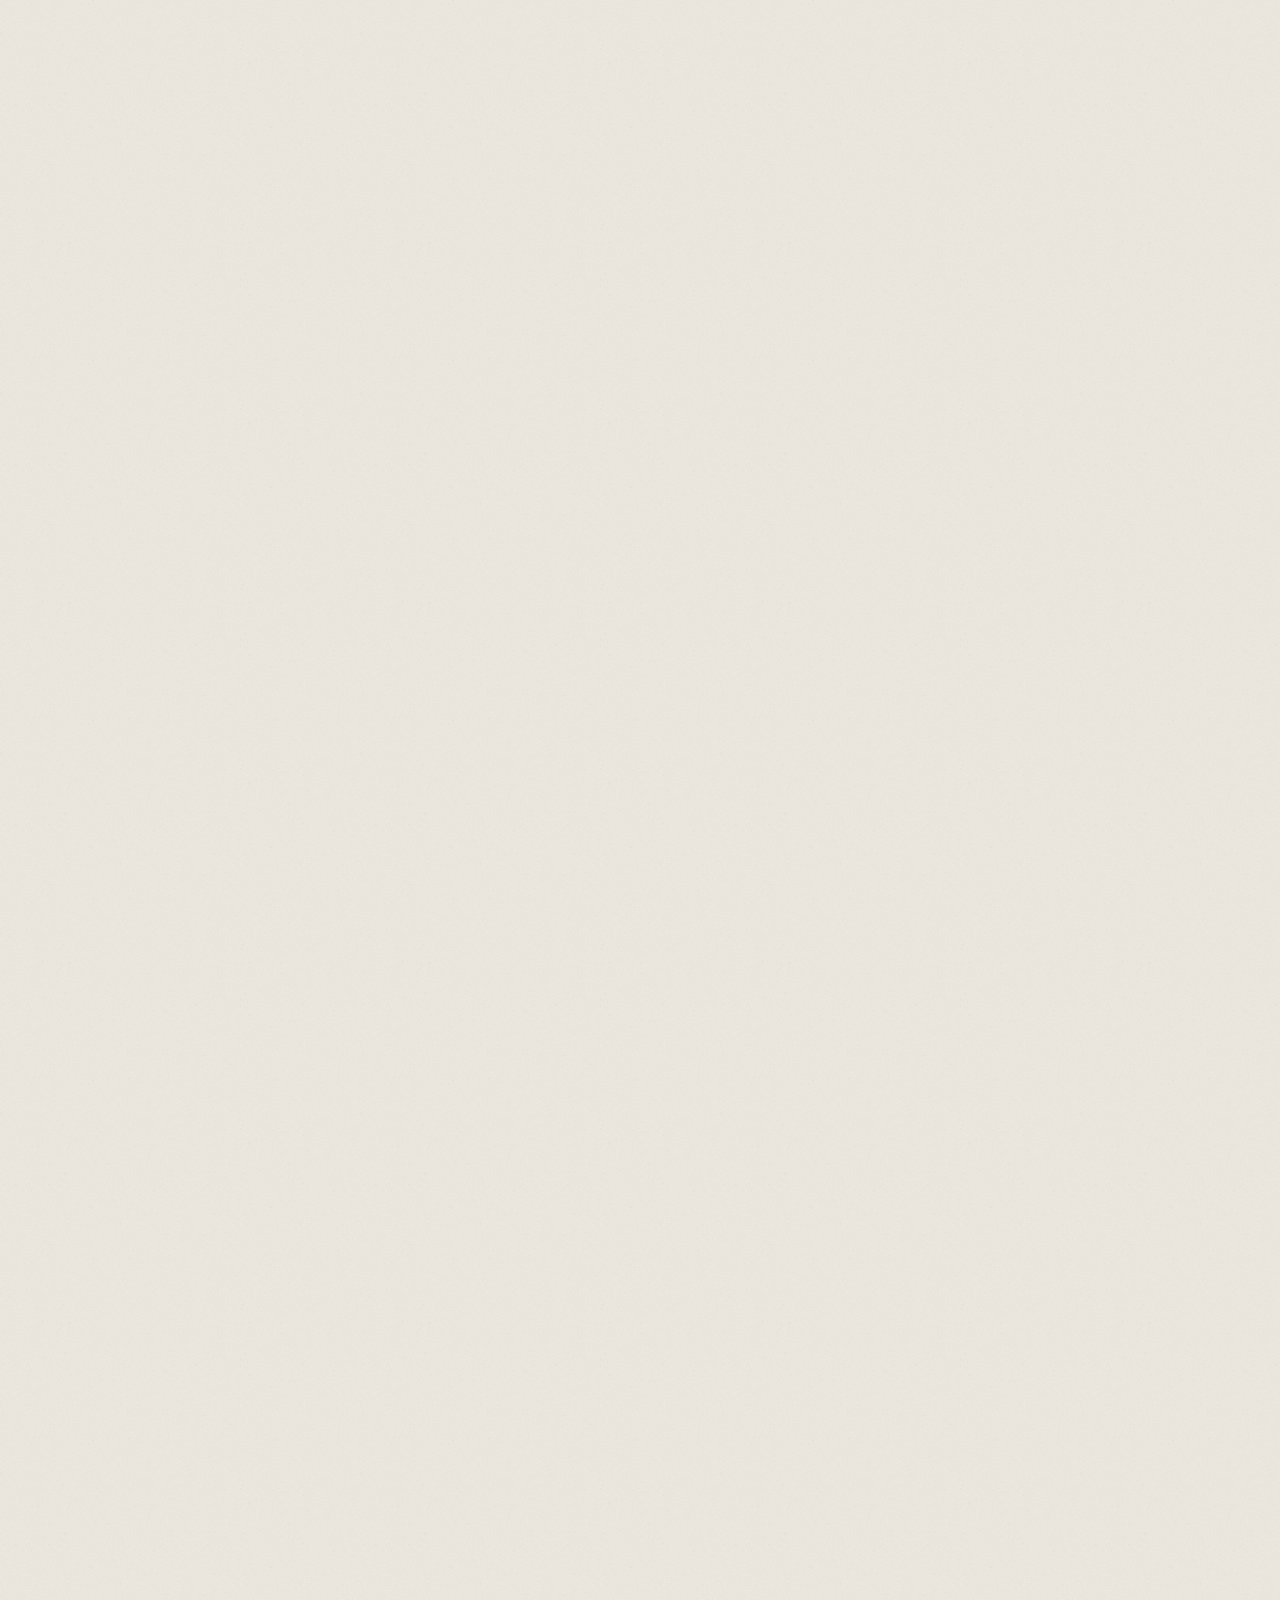
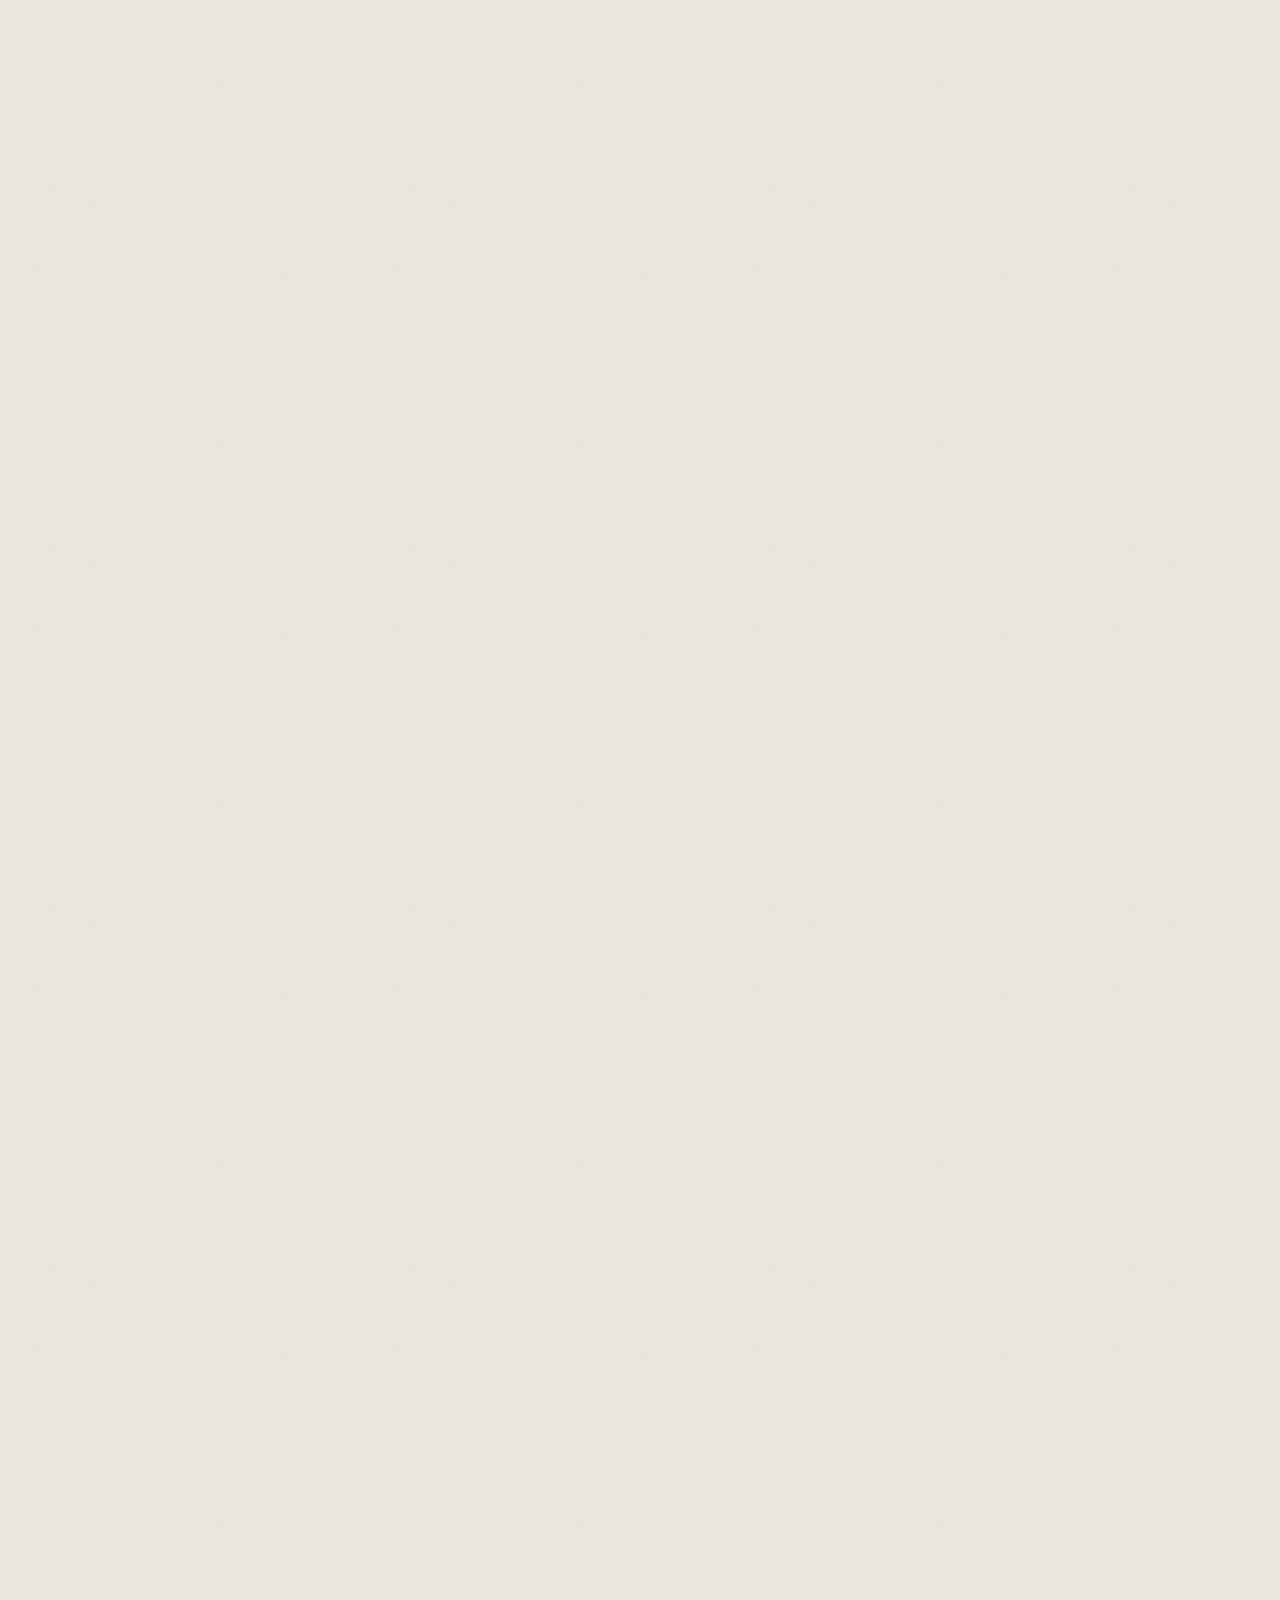
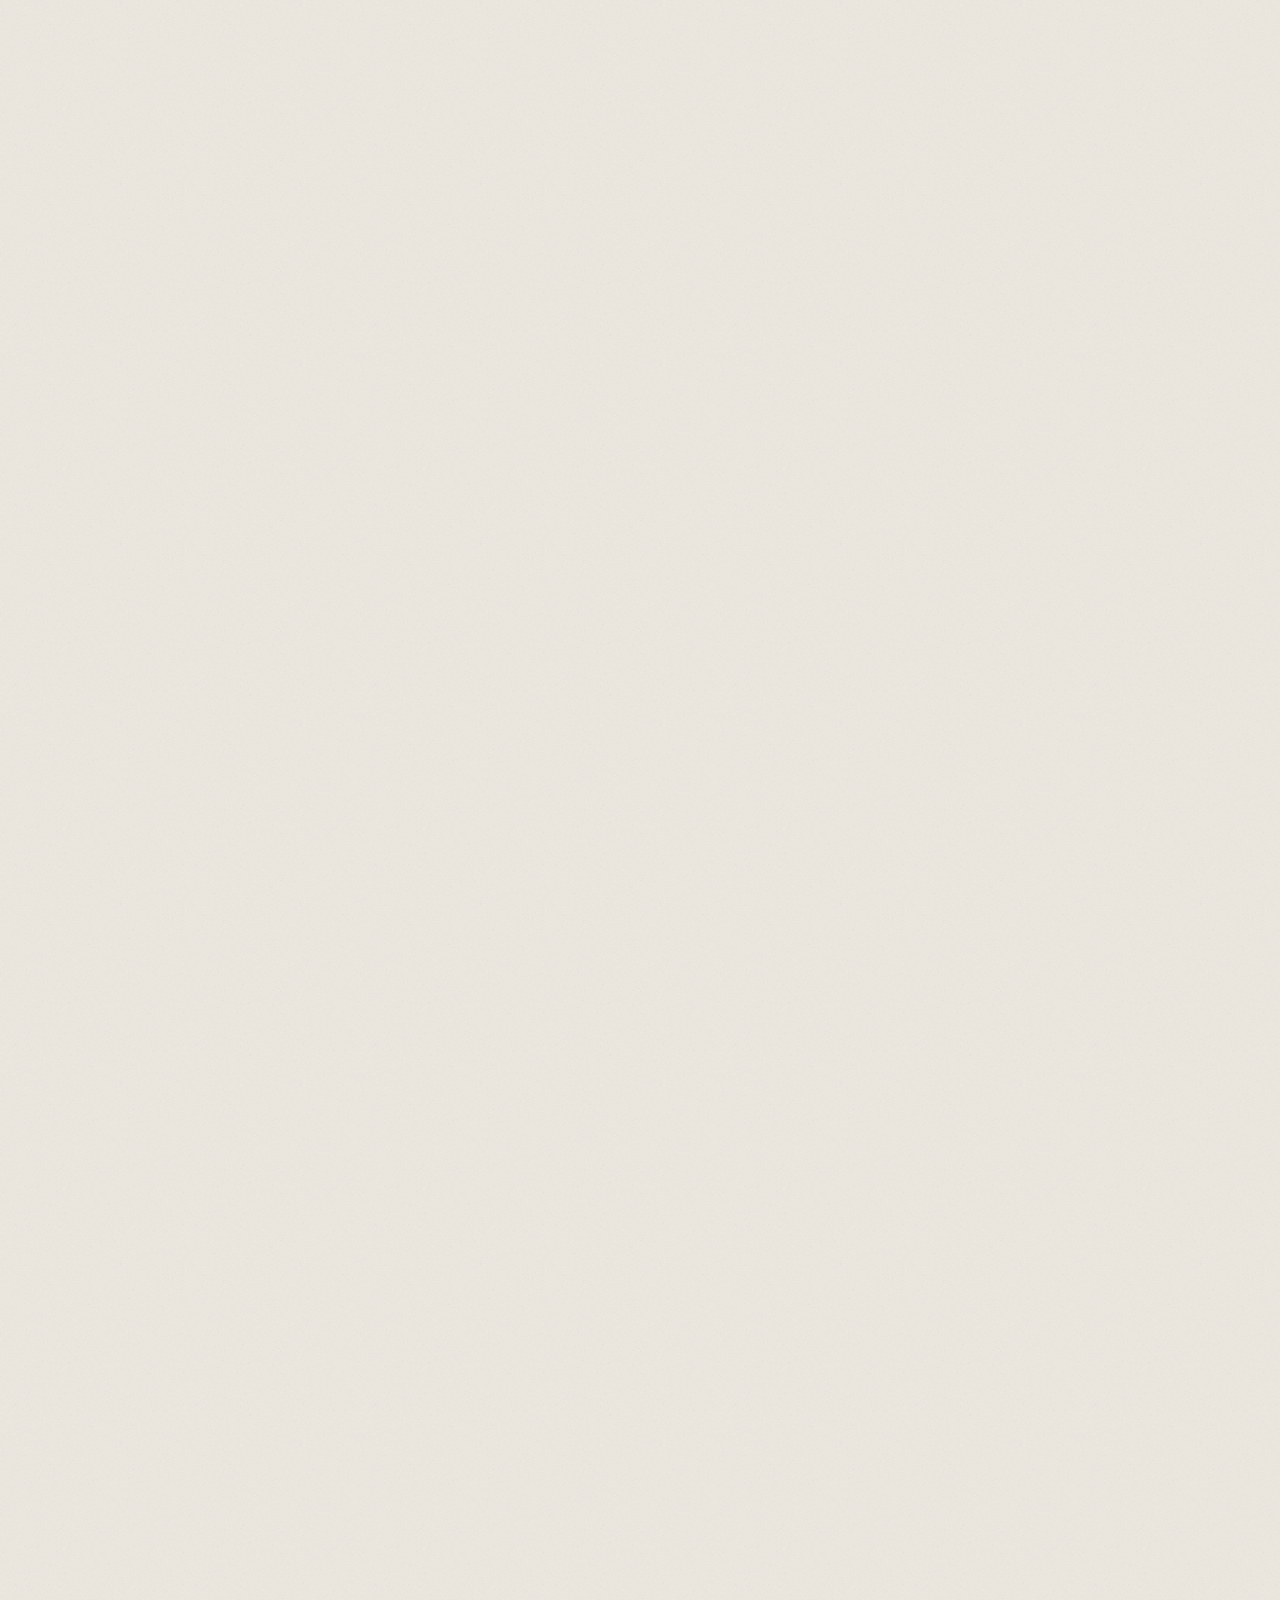
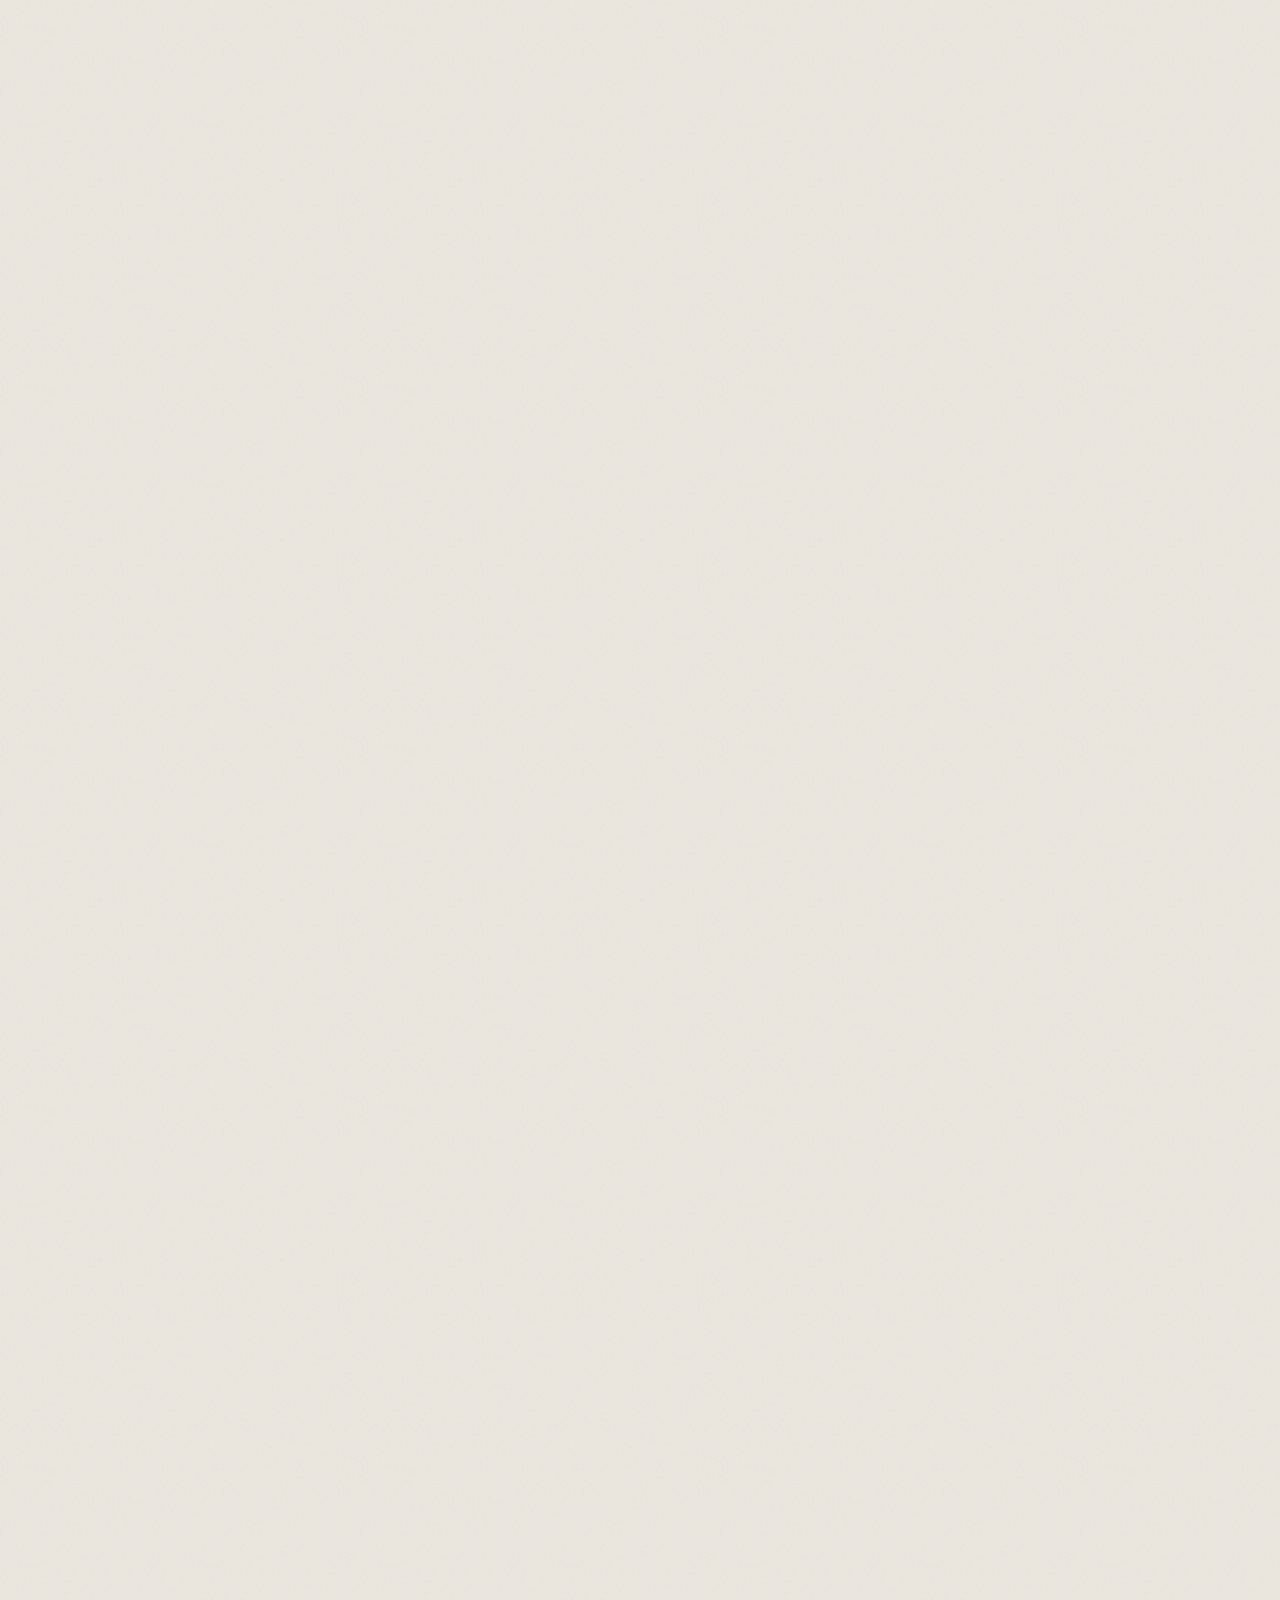
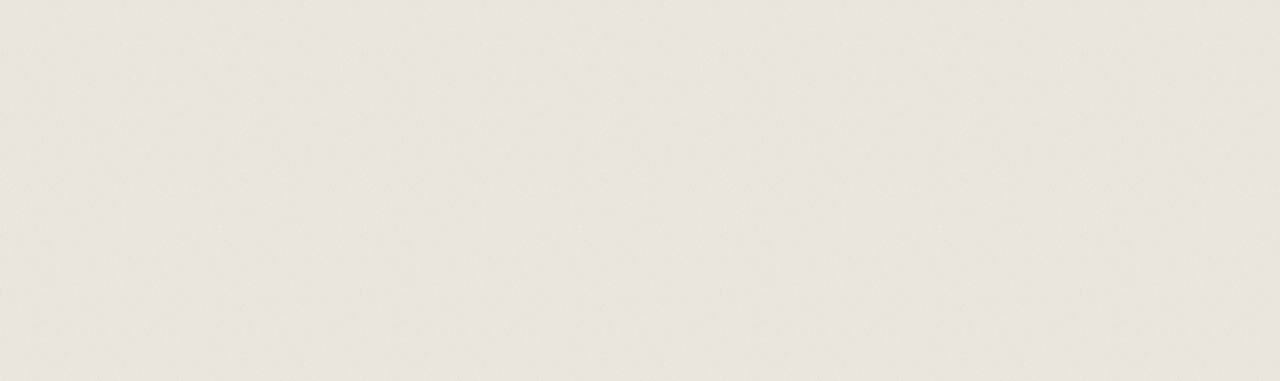
==== about/index.html @ 8912d43e "Add work, about, legal and case-study pages Extends the Paper Portfolio build from a single homepage" ====
<!DOCTYPE html>
<html lang="en" class="w-mod-js w-mod-ix has-scroll-init has-scroll-smooth">
<head>
<meta charset="utf-8">
<title>About — Paper Portfolio</title>
<meta name="description" content="Awards, press and capabilities for Folio Studio.">
<meta name="viewport" content="width=device-width, initial-scale=1">
<link href="https://uploads-ssl.webflow.com" rel="preconnect" crossorigin="anonymous">
<link href="https://cdn.prod.website-files.com" rel="preconnect" crossorigin="anonymous">
<link href="/portfolio/styles.css" rel="stylesheet" type="text/css">
<link href="/portfolio/site.css" rel="stylesheet" type="text/css">
<script defer src="https://cdn.jsdelivr.net/npm/locomotive-scroll@4.1.3/dist/locomotive-scroll.min.js"></script>
<script defer src="https://cdnjs.cloudflare.com/ajax/libs/gsap/3.7.1/gsap.min.js"></script>
<script defer src="https://d3e54v103j8qbb.cloudfront.net/js/jquery-3.5.1.min.dc5e7f18c8.js"></script>
<script defer src="https://cdn.prod.website-files.com/5f2429f172d117fcee10e819/js/webflow.07467efa9.js"></script>
<script defer src="https://unpkg.com/butter-slider"></script>
<script defer src="/portfolio/app.js"></script>
</head>
<body class="body about">
<div class="gl-canvas below w-embed"><canvas id="below-canvas"></canvas></div>
<div class="rotate"><div class="rotate-desc">Please rotate your device<br>to ensure a better experience.</div></div>
<main id="app" data-scroll-container="null" data-scroll="true" class="app">
<div class="grid"><div class="grid-col"></div><div class="grid-col"></div><div class="grid-col"></div><div class="grid-col"></div><div class="grid-col"></div><div class="grid-col"></div><div class="grid-col"></div><div class="grid-col"></div><div class="grid-col"></div><div class="grid-col"></div><div class="grid-col"></div><div class="grid-col"></div><div class="grid-col"></div><div class="grid-col"></div><div class="grid-col"></div><div class="grid-col"></div><div class="grid-col"></div><div class="grid-col"></div><div class="grid-col"></div><div class="grid-col"></div><div class="hide-grid w-embed"></div></div>
<nav data-scroll-target="#app" data-scroll="true" data-scroll-sticky="true" class="nav default is-inview">
<div class="gl-canvas w-embed"><canvas id="above-canvas"></canvas></div>
<div class="nav-inner">
<div class="paper-background work"><div class="paper-mode w-embed"></div></div>
<div aria-label="nav-link" rel="noopener" class="nav-block l"><div class="n-text">Rotterdam, NL</div></div>
<a data-color="#1D1D1B" aria-label="brand" rel="noopener" href="/" class="nav-head w-inline-block">
<img src="[data-uri]" alt="Folio Studio" draggable="false" class="nav-img dark">
<img src="[data-uri]" alt="" loading="eager" class="nav-img light" style="opacity:0;display:none">
</a>
<div class="nav-block r"><div class="nav-link"><div class="nav-lines">
<div class="nav-line up"></div><div class="nav-line bottom"></div>
</div></div></div>
<div class="menu" style="display:none">
<div class="menu-w">
<a draggable="false" aria-label="Folio Studio – Index" data-color="#CDC6BE" rel="noopener" href="/" class="menu-link index w-inline-block"><h1 class="menu-title index">Index</h1><div class="m-active index"></div></a>
<a draggable="false" aria-label="Folio Studio – Work" data-color="#CDC6BE" rel="noopener" href="/work/" class="menu-link work w-inline-block"><h1 class="menu-title work"><span class="span">W</span><span class="f-span space">o</span>rk</h1><div class="m-active work"></div></a>
<a draggable="false" aria-label="Folio Studio – About" data-color="#CDC6BE" rel="noopener" href="/about/" aria-current="page" class="menu-link about w-inline-block w--current"><h1 class="menu-title about">Ab<span class="f-span space">o</span>ut</h1><div class="m-active about"></div></a>
<div class="f-block li w-clearfix"><a draggable="false" aria-label="Folio Studio – Twitter" rel="noopener" target="_blank" href="https://twitter.com/" class="f-li new-tab w">twitter</a><div class="f-li ci w">·</div><a draggable="false" aria-label="Folio Studio – Instagram" rel="noopener" target="_blank" href="https://instagram.com/" class="f-li new-tab w">insta<span class="f-span">g</span>ram</a><div class="f-li ci w">·</div><a draggable="false" aria-label="Folio Studio – Dribbble" rel="noopener" target="_blank" href="https://dribbble.com/" class="f-li new-tab w">dribbble</a><div class="f-li ci w">·</div><a draggable="false" aria-label="Folio Studio – Behance" rel="noopener" target="_blank" href="https://www.behance.net/" class="f-li new-tab w">behan<span class="f-span">c</span>e</a></div>
</div>
<div class="menu-line"><div class="menu-face"></div><div class="menu-side" style="display:none"></div></div>
</div>
</div>
</nav>
<div class="main h">
<header class="aw-1">
<div class="aw1-outer">
<h1 class="head ab" data-words>Folio</h1>
<div class="aw1-b">
<div class="aw1-col le">
<h5 class="has-dropcap">Folio is an independent design and development studio crafting iconic digital experiences through motion, typography and creative coding for brands and agencies around the world.</h5>
</div>
<div class="aw1-col ri">
<div class="h-info-col">
<div class="aw-3">
<div class="aw3-wrap">
<div class="aw3-head">Awards</div>
</div>
</div>
<div class="aw-before s1"><div class="aw-line"></div></div>
<div class="aw-content">
<div class="aw1-item">
<div class="aw1-title"><span class="text bold">Site of the Day</span></div>
<div class="aw1-title"><span class="text">Halcyon</span></div>
<div class="aw1-title"><span class="text small">2024</span></div>
</div><div class="aw1-item">
<div class="aw1-title"><span class="text bold">Developer Award</span></div>
<div class="aw1-title"><span class="text">Northwind</span></div>
<div class="aw1-title"><span class="text small">2023</span></div>
</div><div class="aw1-item">
<div class="aw1-title"><span class="text bold">Site of the Month</span></div>
<div class="aw1-title"><span class="text">Northwind</span></div>
<div class="aw1-title"><span class="text small">2023</span></div>
</div><div class="aw1-item">
<div class="aw1-title"><span class="text bold">Honourable Mention</span></div>
<div class="aw1-title"><span class="text">Paloma Records</span></div>
<div class="aw1-title"><span class="text small">2023</span></div>
</div><div class="aw1-item">
<div class="aw1-title"><span class="text bold">Special Kudos</span></div>
<div class="aw1-title"><span class="text">Halcyon</span></div>
<div class="aw1-title"><span class="text small">2023</span></div>
</div><div class="aw1-item">
<div class="aw1-title"><span class="text bold">Jury Mention</span></div>
<div class="aw1-title"><span class="text">Terrace Hotels</span></div>
<div class="aw1-title"><span class="text small">2022</span></div>
</div><div class="aw1-item">
<div class="aw1-title"><span class="text bold">Site of the Day</span></div>
<div class="aw1-title"><span class="text">Fold &amp; Field</span></div>
<div class="aw1-title"><span class="text small">2021</span></div>
</div><div class="aw1-item">
<div class="aw1-title"><span class="text bold">Product Award</span></div>
<div class="aw1-title"><span class="text">Cadence</span></div>
<div class="aw1-title"><span class="text small">2021</span></div>
</div><div class="aw1-item">
<div class="aw1-title"><span class="text bold">Site of the Day</span></div>
<div class="aw1-title"><span class="text">Marble Room</span></div>
<div class="aw1-title"><span class="text small">2020</span></div>
</div><div class="aw1-item">
<div class="aw1-title"><span class="text bold">Cultural Site of the Year</span></div>
<div class="aw1-title"><span class="text">Marble Room</span></div>
<div class="aw1-title"><span class="text small">2020</span></div>
</div>
</div>
</div>
</div>
</div>
</div>
</header>

<section class="h-item awards" data-reveal>
<div class="aw-block-w"><a href="/work/" class="m-row w-inline-block">
<div class="m-col">
<div class="m-wrap w-clearfix"><div class="m-inner">
<h3 class="m-init">Site of the Day</h3>
<h3 class="m-title">Awards</h3>
</div><div class="m-numb">3</div></div>
</div>
</a><a href="/work/" class="m-row w-inline-block">
<div class="m-col">
<div class="m-wrap w-clearfix"><div class="m-inner">
<h3 class="m-init">Site of the Month</h3>
<h3 class="m-title">Winners</h3>
</div><div class="m-numb">1</div></div>
</div>
</a><a href="/work/" class="m-row w-inline-block">
<div class="m-col">
<div class="m-wrap w-clearfix"><div class="m-inner">
<h3 class="m-init">Honourable Mention</h3>
<h3 class="m-title">Awards</h3>
</div><div class="m-numb">1</div></div>
</div>
</a><a href="/work/" class="m-row w-inline-block">
<div class="m-col">
<div class="m-wrap w-clearfix"><div class="m-inner">
<h3 class="m-init">Jury Mention</h3>
<h3 class="m-title">Mentions</h3>
</div><div class="m-numb">1</div></div>
</div>
</a></div>
</section>

<section class="aw-3" data-reveal>
<div class="aw-3-inner">
<div class="aw3-head">Capabilities</div>
<div class="aw3-wrap" style="display:block">
<div class="aw-slider__content">
<div class="aw-skill__wrap"><div class="aw-skill__item">
<img src="/portfolio/img/halcyon-mark.svg" alt="" class="aw-skill-img" loading="lazy">
<div class="aw-skill__text"><span class="text bold">Art Direction</span>
<div><span class="text small aw">Brand systems, editorial voice, campaign language.</span></div></div>
</div><div class="aw-skill__item">
<img src="/portfolio/img/northwind-mark.svg" alt="" class="aw-skill-img" loading="lazy">
<div class="aw-skill__text"><span class="text bold">Interface Design</span>
<div><span class="text small aw">Layout, type systems, motion specification.</span></div></div>
</div><div class="aw-skill__item">
<img src="/portfolio/img/paloma-records-mark.svg" alt="" class="aw-skill-img" loading="lazy">
<div class="aw-skill__text"><span class="text bold">Creative Development</span>
<div><span class="text small aw">WebGL, shaders, scroll engines, interaction.</span></div></div>
</div><div class="aw-skill__item">
<img src="/portfolio/img/terrace-mark.svg" alt="" class="aw-skill-img" loading="lazy">
<div class="aw-skill__text"><span class="text bold">Design Systems</span>
<div><span class="text small aw">Tokens, documentation, handover, governance.</span></div></div>
</div></div>
</div>
</div>
<div class="aw3-client__wrap"><span class="aw3-client"><span class="aw3-line">Services</span></span></div>
</div>
<div class="aw1-b"><div class="aw1-col le"><div class="aw1-item">
<div class="aw1-title" style="height:6vw">
<span class="text bold">01</span>
<span class="text big" style="font-size:3.2vw">Visual Direction</span>
</div>
<div class="aw1-desc"><span class="text small">Positioning, art direction and the system that holds a brand together.</span></div>
</div><div class="aw1-item">
<div class="aw1-title" style="height:6vw">
<span class="text bold">02</span>
<span class="text big" style="font-size:3.2vw">Interface Design</span>
</div>
<div class="aw1-desc"><span class="text small">Layout, typography and motion built for real reading behaviour.</span></div>
</div><div class="aw1-item">
<div class="aw1-title" style="height:6vw">
<span class="text bold">03</span>
<span class="text big" style="font-size:3.2vw">Creative Development</span>
</div>
<div class="aw1-desc"><span class="text small">WebGL, shaders, scroll choreography and interaction engineering.</span></div>
</div><div class="aw1-item">
<div class="aw1-title" style="height:6vw">
<span class="text bold">04</span>
<span class="text big" style="font-size:3.2vw">Design &amp; Build</span>
</div>
<div class="aw1-desc"><span class="text small">Design systems handed over clean, documented and ready to ship.</span></div>
</div></div></div>
</section>

<section class="aw-2" data-reveal>
<div class="aw2-head">Press</div>
<div class="publications" style="padding-left:2vw;padding-right:2vw"><div class="article-item">
<div class="article-header">
<div class="pub-numb__wrap"><span class="numb">01</span></div>
<div class="article-block" style="margin-left:2vw"><span class="pub-source">Interface Annual</span></div>
<div class="article-block" style="margin-left:auto"><span class="pub-source">2024</span></div>
</div>
<div class="article-grid">
<div class="article-block"><h3 class="article-title">The case for one continuous axis</h3></div>
<div class="article-block"><div class="item-desc">Issue 14</div></div>
<div class="article-block"><div class="pub-link"><span class="text small">Read more</span></div></div>
</div>
</div><div class="article-item">
<div class="article-header">
<div class="pub-numb__wrap"><span class="numb">02</span></div>
<div class="article-block" style="margin-left:2vw"><span class="pub-source">Form Quarterly</span></div>
<div class="article-block" style="margin-left:auto"><span class="pub-source">2023</span></div>
</div>
<div class="article-grid">
<div class="article-block"><h3 class="article-title">Interview: motion as documentation</h3></div>
<div class="article-block"><div class="item-desc">No. 88</div></div>
<div class="article-block"><div class="pub-link"><span class="text small">Read more</span></div></div>
</div>
</div><div class="article-item">
<div class="article-header">
<div class="pub-numb__wrap"><span class="numb">03</span></div>
<div class="article-block" style="margin-left:2vw"><span class="pub-source">Journal of Interface</span></div>
<div class="article-block" style="margin-left:auto"><span class="pub-source">2023</span></div>
</div>
<div class="article-grid">
<div class="article-block"><h3 class="article-title">Repairable interfaces</h3></div>
<div class="article-block"><div class="item-desc">Vol. 31</div></div>
<div class="article-block"><div class="pub-link"><span class="text small">Read more</span></div></div>
</div>
</div><div class="article-item">
<div class="article-header">
<div class="pub-numb__wrap"><span class="numb">04</span></div>
<div class="article-block" style="margin-left:2vw"><span class="pub-source">Motion Review</span></div>
<div class="article-block" style="margin-left:auto"><span class="pub-source">2022</span></div>
</div>
<div class="article-grid">
<div class="article-block"><h3 class="article-title">Ten years of scroll choreography</h3></div>
<div class="article-block"><div class="item-desc">Issue 07</div></div>
<div class="article-block"><div class="pub-link"><span class="text small">Read more</span></div></div>
</div>
</div><div class="article-item">
<div class="article-header">
<div class="pub-numb__wrap"><span class="numb">05</span></div>
<div class="article-block" style="margin-left:2vw"><span class="pub-source">Grid &amp; Gutter</span></div>
<div class="article-block" style="margin-left:auto"><span class="pub-source">2022</span></div>
</div>
<div class="article-grid">
<div class="article-block"><h3 class="article-title">Building a layout engine, not a template</h3></div>
<div class="article-block"><div class="item-desc">No. 41</div></div>
<div class="article-block"><div class="pub-link"><span class="text small">Read more</span></div></div>
</div>
</div><div class="article-item">
<div class="article-header">
<div class="pub-numb__wrap"><span class="numb">06</span></div>
<div class="article-block" style="margin-left:2vw"><span class="pub-source">Type Review</span></div>
<div class="article-block" style="margin-left:auto"><span class="pub-source">2021</span></div>
</div>
<div class="article-grid">
<div class="article-block"><h3 class="article-title">Oversized type as a wayfinding device</h3></div>
<div class="article-block"><div class="item-desc">Issue 19</div></div>
<div class="article-block"><div class="pub-link"><span class="text small">Read more</span></div></div>
</div>
</div></div>
</section>

<section class="h-item r" data-reveal>
<div class="aw-block-w"><div class="aw-block s-1" style="background-color:#CDC6BE">
<div class="aw-content">
<div class="aw-desc s-1">
<div class="aw-infos center h"><div class="aw-box">
<div class="aw-info">
<h3 class="aw-name">Editorial Lead</h3>
<div class="aw-role">Terrace Hotels</div>
</div>
</div></div>
<div class="aw-text" style="margin-top:2vw">
<span class="text">&ldquo;Studio Folio rebuilt our archive in six weeks and it has been the single biggest improvement to how people find our work since we launched.&rdquo;</span>
</div>
</div>
<div class="aw-inner w-embed"><div class="dash"></div></div>
</div>
</div><div class="aw-block s-2" style="background-color:#CDC6BE">
<div class="aw-content">
<div class="aw-desc s-2">
<div class="aw-infos center h"><div class="aw-box">
<div class="aw-info">
<h3 class="aw-name">Head of Product</h3>
<div class="aw-role">Cadence</div>
</div>
</div></div>
<div class="aw-text" style="margin-top:2vw">
<span class="text">&ldquo;They treat detail as a structural question rather than a finishing pass. Everything they hand over is documented, and everything actually works.&rdquo;</span>
</div>
</div>
<div class="aw-inner w-embed"><div class="dash"></div></div>
</div>
</div><div class="aw-block s-3" style="background-color:#CDC6BE">
<div class="aw-content">
<div class="aw-desc s-3">
<div class="aw-infos center h"><div class="aw-box">
<div class="aw-info">
<h3 class="aw-name">Managing Partner</h3>
<div class="aw-role">Northwind Labs</div>
</div>
</div></div>
<div class="aw-text" style="margin-top:2vw">
<span class="text">&ldquo;The clearest process we have worked with. A weekly demo, no surprises, and a build that shipped on the day it was promised.&rdquo;</span>
</div>
</div>
<div class="aw-inner w-embed"><div class="dash"></div></div>
</div>
</div><div class="aw-block s-4" style="background-color:#CDC6BE">
<div class="aw-content">
<div class="aw-desc s-4">
<div class="aw-infos center h"><div class="aw-box">
<div class="aw-info">
<h3 class="aw-name">Founder</h3>
<div class="aw-role">Halcyon Parfums</div>
</div>
</div></div>
<div class="aw-text" style="margin-top:2vw">
<span class="text">&ldquo;Our conversion went up and our support tickets went down, which we did not think was possible to do at the same time.&rdquo;</span>
</div>
</div>
<div class="aw-inner w-embed"><div class="dash"></div></div>
</div>
</div></div>
</section>
</div>
<div class="footer">
<div class="marquee"><div class="marquee--inner"><div class="marquee-content"><h4 class="f-news">Let&rsquo;s create something together</h4><a target="_blank" aria-label="Folio Studio – Project Request" rel="noopener" draggable="false" href="mailto:hello@folio-studio.example?subject=Project%20Request" class="marquee-link w-inline-block"><div class="marquee-text">Email Me</div></a></div><div class="marquee-content"><h4 class="f-news">Let&rsquo;s create something together</h4><a target="_blank" aria-label="Folio Studio – Project Request" rel="noopener" draggable="false" href="mailto:hello@folio-studio.example?subject=Project%20Request" class="marquee-link w-inline-block"><div class="marquee-text">Email Me</div></a></div><div class="marquee-content"><h4 class="f-news">Let&rsquo;s create something together</h4><a target="_blank" aria-label="Folio Studio – Project Request" rel="noopener" draggable="false" href="mailto:hello@folio-studio.example?subject=Project%20Request" class="marquee-link w-inline-block"><div class="marquee-text">Email Me</div></a></div></div></div>
<div class="f-info">
<div class="f-col left">
<div class="f-title">Folio&copy;</div>
<div class="f-year">2019</div>
<img src="[data-uri]" alt="" class="f-stamp" loading="lazy">
</div>
<div class="f-col right">
<a href="/legal/" class="f-link w">Legal</a>
<a target="_blank" rel="noopener" href="https://twitter.com/" class="f-link new-tab w">Twitter</a><a target="_blank" rel="noopener" href="https://instagram.com/" class="f-link new-tab w">Instagram</a><a target="_blank" rel="noopener" href="https://dribbble.com/" class="f-link new-tab w">Dribbble</a><a target="_blank" rel="noopener" href="https://www.behance.net/" class="f-link new-tab w">Behance</a>
</div>
</div>
</div>
<div class="gallery-overlay">
<div class="gallery-container">
<img src="" alt="">
<div class="gallery-cap"></div>
</div>
<button class="gallery-close" type="button" aria-label="Close gallery">Close</button>
</div>
</main>
</body>
</html>
---- portfolio/styles.css ----
/* Source: https://cdn.prod.website-files.com/5f2429f172d117fcee10e819/css/miranda-paper-portfolio.webflow.1c78bb630.min.css */
html{-ms-text-size-adjust:100%;-webkit-text-size-adjust:100%;font-family:sans-serif}body{margin:0}article,aside,details,figcaption,figure,footer,header,hgroup,main,menu,nav,section,summary{display:block}audio,canvas,progress,video{vertical-align:baseline;display:inline-block}audio:not([controls]){height:0;display:none}[hidden],template{display:none}a{background-color:transparent}a:active,a:hover{outline:0}abbr[title]{border-bottom:1px dotted}b,strong{font-weight:700}dfn{font-style:italic}h1{margin:.67em 0;font-size:2em}mark{color:#000;background:#ff0}small{font-size:80%}sub,sup{vertical-align:baseline;font-size:75%;line-height:0;position:relative}sup{top:-.5em}sub{bottom:-.25em}img{border:0}svg:not(:root){overflow:hidden}figure{margin:1em 40px}hr{box-sizing:content-box;height:0}pre{overflow:auto}code,kbd,pre,samp{font-family:monospace;font-size:1em}button,input,optgroup,select,textarea{color:inherit;font:inherit;margin:0}button{overflow:visible}button,select{text-transform:none}button,html input[type=button],input[type=reset]{-webkit-appearance:button;cursor:pointer}button[disabled],html input[disabled]{cursor:default}button::-moz-focus-inner,input::-moz-focus-inner{border:0;padding:0}input{line-height:normal}input[type=checkbox],input[type=radio]{box-sizing:border-box;padding:0}input[type=number]::-webkit-inner-spin-button,input[type=number]::-webkit-outer-spin-button{height:auto}input[type=search]{-webkit-appearance:none}input[type=search]::-webkit-search-cancel-button,input[type=search]::-webkit-search-decoration{-webkit-appearance:none}fieldset{border:1px solid silver;margin:0 2px;padding:.35em .625em .75em}legend{border:0;padding:0}textarea{overflow:auto}optgroup{font-weight:700}table{border-collapse:collapse;border-spacing:0}td,th{padding:0}@font-face{font-family:webflow-icons;src:url([data-uri])format("truetype");font-weight:400;font-style:normal}[class^=w-icon-],[class*=\ w-icon-]{speak:none;font-variant:normal;text-transform:none;-webkit-font-smoothing:antialiased;-moz-osx-font-smoothing:grayscale;font-style:normal;font-weight:400;line-height:1;font-family:webflow-icons!important}.w-icon-slider-right:before{content:""}.w-icon-slider-left:before{content:""}.w-icon-nav-menu:before{content:""}.w-icon-arrow-down:before,.w-icon-dropdown-toggle:before{content:""}.w-icon-file-upload-remove:before{content:""}.w-icon-file-upload-icon:before{content:""}*{box-sizing:border-box}html{height:100%}body{min-height:100%;color:#333;background-color:#fff;margin:0;font-family:Arial,sans-serif;font-size:14px;line-height:20px}img{max-width:100%;vertical-align:middle;display:inline-block}html.w-mod-touch *{background-attachment:scroll!important}.w-block{display:block}.w-inline-block{max-width:100%;display:inline-block}.w-clearfix:before,.w-clearfix:after{content:" ";grid-area:1/1/2/2;display:table}.w-clearfix:after{clear:both}.w-hidden{display:none}.w-button{color:#fff;line-height:inherit;cursor:pointer;background-color:#3898ec;border:0;border-radius:0;padding:9px 15px;text-decoration:none;display:inline-block}input.w-button{-webkit-appearance:button}html[data-w-dynpage] [data-w-cloak]{color:transparent!important}.w-webflow-badge,.w-webflow-badge *{z-index:auto;visibility:visible;box-sizing:border-box;width:auto;height:auto;max-height:none;max-width:none;min-height:0;min-width:0;float:none;clear:none;box-shadow:none;opacity:1;direction:ltr;font-family:inherit;font-weight:inherit;color:inherit;font-size:inherit;line-height:inherit;font-style:inherit;font-variant:inherit;text-align:inherit;letter-spacing:inherit;-webkit-text-decoration:inherit;text-decoration:inherit;text-indent:0;text-transform:inherit;text-shadow:none;font-smoothing:auto;vertical-align:baseline;cursor:inherit;white-space:inherit;word-break:normal;word-spacing:normal;word-wrap:normal;background:0 0;border:0 transparent;border-radius:0;margin:0;padding:0;list-style-type:disc;transition:none;display:block;position:static;top:auto;bottom:auto;left:auto;right:auto;overflow:visible;transform:none}.w-webflow-badge{white-space:nowrap;cursor:pointer;box-shadow:0 0 0 1px rgba(0,0,0,.1),0 1px 3px rgba(0,0,0,.1);visibility:visible!important;z-index:2147483647!important;color:#aaadb0!important;opacity:1!important;width:auto!important;height:auto!important;background-color:#fff!important;border-radius:3px!important;margin:0!important;padding:6px 8px 6px 6px!important;font-size:12px!important;line-height:14px!important;text-decoration:none!important;display:inline-block!important;position:fixed!important;top:auto!important;bottom:12px!important;left:auto!important;right:12px!important;overflow:visible!important;transform:none!important}.w-webflow-badge>img{visibility:visible!important;opacity:1!important;vertical-align:middle!important;display:inline-block!important}h1,h2,h3,h4,h5,h6{margin-bottom:10px;font-weight:700}h1{margin-top:20px;font-size:38px;line-height:44px}h2{margin-top:20px;font-size:32px;line-height:36px}h3{margin-top:20px;font-size:24px;line-height:30px}h4{margin-top:10px;font-size:18px;line-height:24px}h5{margin-top:10px;font-size:14px;line-height:20px}h6{margin-top:10px;font-size:12px;line-height:18px}p{margin-top:0;margin-bottom:10px}blockquote{border-left:5px solid #e2e2e2;margin:0 0 10px;padding:10px 20px;font-size:18px;line-height:22px}figure{margin:0 0 10px}figcaption{text-align:center;margin-top:5px}ul,ol{margin-top:0;margin-bottom:10px;padding-left:40px}.w-list-unstyled{padding-left:0;list-style:none}.w-embed:before,.w-embed:after{content:" ";grid-area:1/1/2/2;display:table}.w-embed:after{clear:both}.w-video{width:100%;padding:0;position:relative}.w-video iframe,.w-video object,.w-video embed{width:100%;height:100%;border:none;position:absolute;top:0;left:0}fieldset{border:0;margin:0;padding:0}button,[type=button],[type=reset]{cursor:pointer;-webkit-appearance:button;border:0}.w-form{margin:0 0 15px}.w-form-done{text-align:center;background-color:#ddd;padding:20px;display:none}.w-form-fail{background-color:#ffdede;margin-top:10px;padding:10px;display:none}label{margin-bottom:5px;font-weight:700;display:block}.w-input,.w-select{width:100%;height:38px;color:#333;vertical-align:middle;background-color:#fff;border:1px solid #ccc;margin-bottom:10px;padding:8px 12px;font-size:14px;line-height:1.42857;display:block}.w-input:-moz-placeholder,.w-select:-moz-placeholder{color:#999}.w-input::-moz-placeholder,.w-select::-moz-placeholder{color:#999;opacity:1}.w-input:-ms-input-placeholder,.w-select:-ms-input-placeholder{color:#999}.w-input::-webkit-input-placeholder,.w-select::-webkit-input-placeholder{color:#999}.w-input:focus,.w-select:focus{border-color:#3898ec;outline:0}.w-input[disabled],.w-select[disabled],.w-input[readonly],.w-select[readonly],fieldset[disabled] .w-input,fieldset[disabled] .w-select{cursor:not-allowed}.w-input[disabled]:not(.w-input-disabled),.w-select[disabled]:not(.w-input-disabled),.w-input[readonly],.w-select[readonly],fieldset[disabled]:not(.w-input-disabled) .w-input,fieldset[disabled]:not(.w-input-disabled) .w-select{background-color:#eee}textarea.w-input,textarea.w-select{height:auto}.w-select{background-color:#f3f3f3}.w-select[multiple]{height:auto}.w-form-label{cursor:pointer;margin-bottom:0;font-weight:400;display:inline-block}.w-radio{margin-bottom:5px;padding-left:20px;display:block}.w-radio:before,.w-radio:after{content:" ";grid-area:1/1/2/2;display:table}.w-radio:after{clear:both}.w-radio-input{margin:4px 0 0;margin-top:1px \9 ;float:left;margin-top:3px;margin-left:-20px;line-height:normal}.w-file-upload{margin-bottom:10px;display:block}.w-file-upload-input{width:.1px;height:.1px;opacity:0;z-index:-100;position:absolute;overflow:hidden}.w-file-upload-default,.w-file-upload-uploading,.w-file-upload-success{color:#333;display:inline-block}.w-file-upload-error{margin-top:10px;display:block}.w-file-upload-default.w-hidden,.w-file-upload-uploading.w-hidden,.w-file-upload-error.w-hidden,.w-file-upload-success.w-hidden{display:none}.w-file-upload-uploading-btn{cursor:pointer;background-color:#fafafa;border:1px solid #ccc;margin:0;padding:8px 12px;font-size:14px;font-weight:400;display:flex}.w-file-upload-file{background-color:#fafafa;border:1px solid #ccc;flex-grow:1;justify-content:space-between;margin:0;padding:8px 9px 8px 11px;display:flex}.w-file-upload-file-name{font-size:14px;font-weight:400;display:block}.w-file-remove-link{width:auto;height:auto;cursor:pointer;margin-top:3px;margin-left:10px;padding:3px;display:block}.w-icon-file-upload-remove{margin:auto;font-size:10px}.w-file-upload-error-msg{color:#ea384c;padding:2px 0;display:inline-block}.w-file-upload-info{padding:0 12px;line-height:38px;display:inline-block}.w-file-upload-label{cursor:pointer;background-color:#fafafa;border:1px solid #ccc;margin:0;padding:8px 12px;font-size:14px;font-weight:400;display:inline-block}.w-icon-file-upload-icon,.w-icon-file-upload-uploading{width:20px;margin-right:8px;display:inline-block}.w-icon-file-upload-uploading{height:20px}.w-container{max-width:940px;margin-left:auto;margin-right:auto}.w-container:before,.w-container:after{content:" ";grid-area:1/1/2/2;display:table}.w-container:after{clear:both}.w-container .w-row{margin-left:-10px;margin-right:-10px}.w-row:before,.w-row:after{content:" ";grid-area:1/1/2/2;display:table}.w-row:after{clear:both}.w-row .w-row{margin-left:0;margin-right:0}.w-col{float:left;width:100%;min-height:1px;padding-left:10px;padding-right:10px;position:relative}.w-col .w-col{padding-left:0;padding-right:0}.w-col-1{width:8.33333%}.w-col-2{width:16.6667%}.w-col-3{width:25%}.w-col-4{width:33.3333%}.w-col-5{width:41.6667%}.w-col-6{width:50%}.w-col-7{width:58.3333%}.w-col-8{width:66.6667%}.w-col-9{width:75%}.w-col-10{width:83.3333%}.w-col-11{width:91.6667%}.w-col-12{width:100%}.w-hidden-main{display:none!important}@media screen and (max-width:991px){.w-container{max-width:728px}.w-hidden-main{display:inherit!important}.w-hidden-medium{display:none!important}.w-col-medium-1{width:8.33333%}.w-col-medium-2{width:16.6667%}.w-col-medium-3{width:25%}.w-col-medium-4{width:33.3333%}.w-col-medium-5{width:41.6667%}.w-col-medium-6{width:50%}.w-col-medium-7{width:58.3333%}.w-col-medium-8{width:66.6667%}.w-col-medium-9{width:75%}.w-col-medium-10{width:83.3333%}.w-col-medium-11{width:91.6667%}.w-col-medium-12{width:100%}.w-col-stack{width:100%;left:auto;right:auto}}@media screen and (max-width:767px){.w-hidden-main,.w-hidden-medium{display:inherit!important}.w-hidden-small{display:none!important}.w-row,.w-container .w-row{margin-left:0;margin-right:0}.w-col{width:100%;left:auto;right:auto}.w-col-small-1{width:8.33333%}.w-col-small-2{width:16.6667%}.w-col-small-3{width:25%}.w-col-small-4{width:33.3333%}.w-col-small-5{width:41.6667%}.w-col-small-6{width:50%}.w-col-small-7{width:58.3333%}.w-col-small-8{width:66.6667%}.w-col-small-9{width:75%}.w-col-small-10{width:83.3333%}.w-col-small-11{width:91.6667%}.w-col-small-12{width:100%}}@media screen and (max-width:479px){.w-container{max-width:none}.w-hidden-main,.w-hidden-medium,.w-hidden-small{display:inherit!important}.w-hidden-tiny{display:none!important}.w-col{width:100%}.w-col-tiny-1{width:8.33333%}.w-col-tiny-2{width:16.6667%}.w-col-tiny-3{width:25%}.w-col-tiny-4{width:33.3333%}.w-col-tiny-5{width:41.6667%}.w-col-tiny-6{width:50%}.w-col-tiny-7{width:58.3333%}.w-col-tiny-8{width:66.6667%}.w-col-tiny-9{width:75%}.w-col-tiny-10{width:83.3333%}.w-col-tiny-11{width:91.6667%}.w-col-tiny-12{width:100%}}.w-widget{position:relative}.w-widget-map{width:100%;height:400px}.w-widget-map label{width:auto;display:inline}.w-widget-map img{max-width:inherit}.w-widget-map .gm-style-iw{text-align:center}.w-widget-map .gm-style-iw>button{display:none!important}.w-widget-twitter{overflow:hidden}.w-widget-twitter-count-shim{vertical-align:top;width:28px;height:20px;text-align:center;background:#fff;border:1px solid #758696;border-radius:3px;display:inline-block;position:relative}.w-widget-twitter-count-shim *{pointer-events:none;-webkit-user-select:none;-ms-user-select:none;user-select:none}.w-widget-twitter-count-shim .w-widget-twitter-count-inner{text-align:center;color:#999;font-family:serif;font-size:15px;line-height:12px;position:relative}.w-widget-twitter-count-shim .w-widget-twitter-count-clear{display:block;position:relative}.w-widget-twitter-count-shim.w--large{width:36px;height:28px}.w-widget-twitter-count-shim.w--large .w-widget-twitter-count-inner{font-size:18px;line-height:18px}.w-widget-twitter-count-shim:not(.w--vertical){margin-left:5px;margin-right:8px}.w-widget-twitter-count-shim:not(.w--vertical).w--large{margin-left:6px}.w-widget-twitter-count-shim:not(.w--vertical):before,.w-widget-twitter-count-shim:not(.w--vertical):after{content:" ";height:0;width:0;pointer-events:none;border:solid transparent;position:absolute;top:50%;left:0}.w-widget-twitter-count-shim:not(.w--vertical):before{border-width:4px;border-color:rgba(117,134,150,0) #5d6c7b rgba(117,134,150,0) rgba(117,134,150,0);margin-top:-4px;margin-left:-9px}.w-widget-twitter-count-shim:not(.w--vertical).w--large:before{border-width:5px;margin-top:-5px;margin-left:-10px}.w-widget-twitter-count-shim:not(.w--vertical):after{border-width:4px;border-color:rgba(255,255,255,0) #fff rgba(255,255,255,0) rgba(255,255,255,0);margin-top:-4px;margin-left:-8px}.w-widget-twitter-count-shim:not(.w--vertical).w--large:after{border-width:5px;margin-top:-5px;margin-left:-9px}.w-widget-twitter-count-shim.w--vertical{width:61px;height:33px;margin-bottom:8px}.w-widget-twitter-count-shim.w--vertical:before,.w-widget-twitter-count-shim.w--vertical:after{content:" ";height:0;width:0;pointer-events:none;border:solid transparent;position:absolute;top:100%;left:50%}.w-widget-twitter-count-shim.w--vertical:before{border-width:5px;border-color:#5d6c7b rgba(117,134,150,0) rgba(117,134,150,0);margin-left:-5px}.w-widget-twitter-count-shim.w--vertical:after{border-width:4px;border-color:#fff rgba(255,255,255,0) rgba(255,255,255,0);margin-left:-4px}.w-widget-twitter-count-shim.w--vertical .w-widget-twitter-count-inner{font-size:18px;line-height:22px}.w-widget-twitter-count-shim.w--vertical.w--large{width:76px}.w-background-video{height:500px;color:#fff;position:relative;overflow:hidden}.w-background-video>video{width:100%;height:100%;object-fit:cover;z-index:-100;background-position:50%;background-size:cover;margin:auto;position:absolute;top:-100%;bottom:-100%;left:-100%;right:-100%}.w-background-video>video::-webkit-media-controls-start-playback-button{-webkit-appearance:none;display:none!important}.w-background-video--control{background-color:transparent;padding:0;position:absolute;bottom:1em;right:1em}.w-background-video--control>[hidden]{display:none!important}.w-slider{height:300px;text-align:center;clear:both;-webkit-tap-highlight-color:transparent;tap-highlight-color:transparent;background:#ddd;position:relative}.w-slider-mask{z-index:1;height:100%;white-space:nowrap;display:block;position:relative;left:0;right:0;overflow:hidden}.w-slide{vertical-align:top;width:100%;height:100%;white-space:normal;text-align:left;display:inline-block;position:relative}.w-slider-nav{z-index:2;height:40px;text-align:center;-webkit-tap-highlight-color:transparent;tap-highlight-color:transparent;margin:auto;padding-top:10px;position:absolute;top:auto;bottom:0;left:0;right:0}.w-slider-nav.w-round>div{border-radius:100%}.w-slider-nav.w-num>div{width:auto;height:auto;font-size:inherit;line-height:inherit;padding:.2em .5em}.w-slider-nav.w-shadow>div{box-shadow:0 0 3px rgba(51,51,51,.4)}.w-slider-nav-invert{color:#fff}.w-slider-nav-invert>div{background-color:rgba(34,34,34,.4)}.w-slider-nav-invert>div.w-active{background-color:#222}.w-slider-dot{width:1em;height:1em;cursor:pointer;background-color:rgba(255,255,255,.4);margin:0 3px .5em;transition:background-color .1s,color .1s;display:inline-block;position:relative}.w-slider-dot.w-active{background-color:#fff}.w-slider-dot:focus{outline:none;box-shadow:0 0 0 2px #fff}.w-slider-dot:focus.w-active{box-shadow:none}.w-slider-arrow-left,.w-slider-arrow-right{width:80px;cursor:pointer;color:#fff;-webkit-tap-highlight-color:transparent;tap-highlight-color:transparent;-webkit-user-select:none;-ms-user-select:none;user-select:none;margin:auto;font-size:40px;position:absolute;top:0;bottom:0;left:0;right:0;overflow:hidden}.w-slider-arrow-left [class^=w-icon-],.w-slider-arrow-right [class^=w-icon-],.w-slider-arrow-left [class*=\ w-icon-],.w-slider-arrow-right [class*=\ w-icon-]{position:absolute}.w-slider-arrow-left:focus,.w-slider-arrow-right:focus{outline:0}.w-slider-arrow-left{z-index:3;right:auto}.w-slider-arrow-right{z-index:4;left:auto}.w-icon-slider-left,.w-icon-slider-right{width:1em;height:1em;margin:auto;top:0;bottom:0;left:0;right:0}.w-slider-aria-label{clip:rect(0 0 0 0);height:1px;width:1px;border:0;margin:-1px;padding:0;position:absolute;overflow:hidden}.w-slider-force-show{display:block!important}.w-dropdown{text-align:left;z-index:900;margin-left:auto;margin-right:auto;display:inline-block;position:relative}.w-dropdown-btn,.w-dropdown-toggle,.w-dropdown-link{vertical-align:top;color:#222;text-align:left;white-space:nowrap;margin-left:auto;margin-right:auto;padding:20px;text-decoration:none;position:relative}.w-dropdown-toggle{-webkit-user-select:none;-ms-user-select:none;user-select:none;cursor:pointer;padding-right:40px;display:inline-block}.w-dropdown-toggle:focus{outline:0}.w-icon-dropdown-toggle{width:1em;height:1em;margin:auto 20px auto auto;position:absolute;top:0;bottom:0;right:0}.w-dropdown-list{min-width:100%;background:#ddd;display:none;position:absolute}.w-dropdown-list.w--open{display:block}.w-dropdown-link{color:#222;padding:10px 20px;display:block}.w-dropdown-link.w--current{color:#0082f3}.w-dropdown-link:focus{outline:0}@media screen and (max-width:767px){.w-nav-brand{padding-left:10px}}.w-lightbox-backdrop{cursor:auto;letter-spacing:normal;text-indent:0;text-shadow:none;text-transform:none;visibility:visible;white-space:normal;word-break:normal;word-spacing:normal;word-wrap:normal;color:#fff;text-align:center;z-index:2000;opacity:0;-webkit-user-select:none;-moz-user-select:none;-ms-user-select:none;-webkit-tap-highlight-color:transparent;background:rgba(0,0,0,.9);outline:0;font-family:Helvetica Neue,Helvetica,Ubuntu,Segoe UI,Verdana,sans-serif;font-size:17px;font-style:normal;font-weight:300;line-height:1.2;list-style:disc;position:fixed;top:0;bottom:0;left:0;right:0;-webkit-transform:translate(0)}.w-lightbox-backdrop,.w-lightbox-container{height:100%;-webkit-overflow-scrolling:touch;overflow:auto}.w-lightbox-content{height:100vh;position:relative;overflow:hidden}.w-lightbox-view{width:100vw;height:100vh;opacity:0;position:absolute}.w-lightbox-view:before{content:"";height:100vh}.w-lightbox-group,.w-lightbox-group .w-lightbox-view,.w-lightbox-group .w-lightbox-view:before{height:86vh}.w-lightbox-frame,.w-lightbox-view:before{vertical-align:middle;display:inline-block}.w-lightbox-figure{margin:0;position:relative}.w-lightbox-group .w-lightbox-figure{cursor:pointer}.w-lightbox-img{width:auto;height:auto;max-width:none}.w-lightbox-image{float:none;max-width:100vw;max-height:100vh;display:block}.w-lightbox-group .w-lightbox-image{max-height:86vh}.w-lightbox-caption{text-align:left;text-overflow:ellipsis;white-space:nowrap;background:rgba(0,0,0,.4);padding:.5em 1em;position:absolute;bottom:0;left:0;right:0;overflow:hidden}.w-lightbox-embed{width:100%;height:100%;position:absolute;top:0;bottom:0;left:0;right:0}.w-lightbox-control{width:4em;cursor:pointer;background-position:50%;background-repeat:no-repeat;background-size:24px;transition:all .3s;position:absolute;top:0}.w-lightbox-left{background-image:url([data-uri]);display:none;bottom:0;left:0}.w-lightbox-right{background-image:url([data-uri]);display:none;bottom:0;right:0}.w-lightbox-close{height:2.6em;background-image:url([data-uri]);background-size:18px;right:0}.w-lightbox-strip{white-space:nowrap;padding:0 1vh;line-height:0;position:absolute;bottom:0;left:0;right:0;overflow-x:auto;overflow-y:hidden}.w-lightbox-item{width:10vh;box-sizing:content-box;cursor:pointer;padding:2vh 1vh;display:inline-block;-webkit-transform:translate(0,0)}.w-lightbox-active{opacity:.3}.w-lightbox-thumbnail{height:10vh;background:#222;position:relative;overflow:hidden}.w-lightbox-thumbnail-image{position:absolute;top:0;left:0}.w-lightbox-thumbnail .w-lightbox-tall{width:100%;top:50%;transform:translateY(-50%)}.w-lightbox-thumbnail .w-lightbox-wide{height:100%;left:50%;transform:translate(-50%)}.w-lightbox-spinner{box-sizing:border-box;width:40px;height:40px;border:5px solid rgba(0,0,0,.4);border-radius:50%;margin-top:-20px;margin-left:-20px;animation:.8s linear infinite spin;position:absolute;top:50%;left:50%}.w-lightbox-spinner:after{content:"";border:3px solid transparent;border-bottom-color:#fff;border-radius:50%;position:absolute;top:-4px;bottom:-4px;left:-4px;right:-4px}.w-lightbox-hide{display:none}.w-lightbox-noscroll{overflow:hidden}@media (min-width:768px){.w-lightbox-content{height:96vh;margin-top:2vh}.w-lightbox-view,.w-lightbox-view:before{height:96vh}.w-lightbox-group,.w-lightbox-group .w-lightbox-view,.w-lightbox-group .w-lightbox-view:before{height:84vh}.w-lightbox-image{max-width:96vw;max-height:96vh}.w-lightbox-group .w-lightbox-image{max-width:82.3vw;max-height:84vh}.w-lightbox-left,.w-lightbox-right{opacity:.5;display:block}.w-lightbox-close{opacity:.8}.w-lightbox-control:hover{opacity:1}}.w-lightbox-inactive,.w-lightbox-inactive:hover{opacity:0}.w-richtext:before,.w-richtext:after{content:" ";grid-area:1/1/2/2;display:table}.w-richtext:after{clear:both}.w-richtext[contenteditable=true]:before,.w-richtext[contenteditable=true]:after{white-space:initial}.w-richtext ol,.w-richtext ul{overflow:hidden}.w-richtext .w-richtext-figure-selected.w-richtext-figure-type-video div:after,.w-richtext .w-richtext-figure-selected[data-rt-type=video] div:after,.w-richtext .w-richtext-figure-selected.w-richtext-figure-type-image div,.w-richtext .w-richtext-figure-selected[data-rt-type=image] div{outline:2px solid #2895f7}.w-richtext figure.w-richtext-figure-type-video>div:after,.w-richtext figure[data-rt-type=video]>div:after{content:"";display:none;position:absolute;top:0;bottom:0;left:0;right:0}.w-richtext figure{max-width:60%;position:relative}.w-richtext figure>div:before{cursor:default!important}.w-richtext figure img{width:100%}.w-richtext figure figcaption.w-richtext-figcaption-placeholder{opacity:.6}.w-richtext figure div{color:transparent;font-size:0}.w-richtext figure.w-richtext-figure-type-image,.w-richtext figure[data-rt-type=image]{display:table}.w-richtext figure.w-richtext-figure-type-image>div,.w-richtext figure[data-rt-type=image]>div{display:inline-block}.w-richtext figure.w-richtext-figure-type-image>figcaption,.w-richtext figure[data-rt-type=image]>figcaption{caption-side:bottom;display:table-caption}.w-richtext figure.w-richtext-figure-type-video,.w-richtext figure[data-rt-type=video]{width:60%;height:0}.w-richtext figure.w-richtext-figure-type-video iframe,.w-richtext figure[data-rt-type=video] iframe{width:100%;height:100%;position:absolute;top:0;left:0}.w-richtext figure.w-richtext-figure-type-video>div,.w-richtext figure[data-rt-type=video]>div{width:100%}.w-richtext figure.w-richtext-align-center{clear:both;margin-left:auto;margin-right:auto}.w-richtext figure.w-richtext-align-center.w-richtext-figure-type-image>div,.w-richtext figure.w-richtext-align-center[data-rt-type=image]>div{max-width:100%}.w-richtext figure.w-richtext-align-normal{clear:both}.w-richtext figure.w-richtext-align-fullwidth{width:100%;max-width:100%;text-align:center;clear:both;margin-left:auto;margin-right:auto;display:block}.w-richtext figure.w-richtext-align-fullwidth>div{padding-bottom:inherit;display:inline-block}.w-richtext figure.w-richtext-align-fullwidth>figcaption{display:block}.w-richtext figure.w-richtext-align-floatleft{float:left;clear:none;margin-right:15px}.w-richtext figure.w-richtext-align-floatright{float:right;clear:none;margin-left:15px}.w-nav{z-index:1000;background:#ddd;position:relative}.w-nav:before,.w-nav:after{content:" ";grid-area:1/1/2/2;display:table}.w-nav:after{clear:both}.w-nav-brand{float:left;color:#333;text-decoration:none;position:relative}.w-nav-link{vertical-align:top;color:#222;text-align:left;margin-left:auto;margin-right:auto;padding:20px;text-decoration:none;display:inline-block;position:relative}.w-nav-link.w--current{color:#0082f3}.w-nav-menu{float:right;position:relative}[data-nav-menu-open]{text-align:center;min-width:200px;background:#c8c8c8;position:absolute;top:100%;left:0;right:0;overflow:visible;display:block!important}.w--nav-link-open{display:block;position:relative}.w-nav-overlay{width:100%;display:none;position:absolute;top:100%;left:0;right:0;overflow:hidden}.w-nav-overlay [data-nav-menu-open]{top:0}.w-nav[data-animation=over-left] .w-nav-overlay{width:auto}.w-nav[data-animation=over-left] .w-nav-overlay,.w-nav[data-animation=over-left] [data-nav-menu-open]{z-index:1;top:0;right:auto}.w-nav[data-animation=over-right] .w-nav-overlay{width:auto}.w-nav[data-animation=over-right] .w-nav-overlay,.w-nav[data-animation=over-right] [data-nav-menu-open]{z-index:1;top:0;left:auto}.w-nav-button{float:right;cursor:pointer;-webkit-tap-highlight-color:transparent;tap-highlight-color:transparent;-webkit-user-select:none;-ms-user-select:none;user-select:none;padding:18px;font-size:24px;display:none;position:relative}.w-nav-button:focus{outline:0}.w-nav-button.w--open{color:#fff;background-color:#c8c8c8}.w-nav[data-collapse=all] .w-nav-menu{display:none}.w-nav[data-collapse=all] .w-nav-button,.w--nav-dropdown-open,.w--nav-dropdown-toggle-open{display:block}.w--nav-dropdown-list-open{position:static}@media screen and (max-width:991px){.w-nav[data-collapse=medium] .w-nav-menu{display:none}.w-nav[data-collapse=medium] .w-nav-button{display:block}}@media screen and (max-width:767px){.w-nav[data-collapse=small] .w-nav-menu{display:none}.w-nav[data-collapse=small] .w-nav-button{display:block}.w-nav-brand{padding-left:10px}}@media screen and (max-width:479px){.w-nav[data-collapse=tiny] .w-nav-menu{display:none}.w-nav[data-collapse=tiny] .w-nav-button{display:block}}.w-tabs{position:relative}.w-tabs:before,.w-tabs:after{content:" ";grid-area:1/1/2/2;display:table}.w-tabs:after{clear:both}.w-tab-menu{position:relative}.w-tab-link{vertical-align:top;text-align:left;cursor:pointer;color:#222;background-color:#ddd;padding:9px 30px;text-decoration:none;display:inline-block;position:relative}.w-tab-link.w--current{background-color:#c8c8c8}.w-tab-link:focus{outline:0}.w-tab-content{display:block;position:relative;overflow:hidden}.w-tab-pane{display:none;position:relative}.w--tab-active{display:block}@media screen and (max-width:479px){.w-tab-link{display:block}}.w-ix-emptyfix:after{content:""}@keyframes spin{0%{transform:rotate(0)}to{transform:rotate(360deg)}}.w-dyn-empty{background-color:#ddd;padding:10px}.w-dyn-hide,.w-dyn-bind-empty,.w-condition-invisible{display:none!important}.wf-layout-layout{display:grid}body{color:#1d1d1b;letter-spacing:-.02em;font-family:Editorial New,sans-serif;font-size:2.15vw;font-weight:300;line-height:2.5vw}h1{text-align:center;letter-spacing:-.05em;text-transform:uppercase;margin-top:0;margin-bottom:0;padding-top:3vw;font-family:Canopee,sans-serif;font-size:37vw;font-weight:400;line-height:24vw}h2{letter-spacing:-.05em;text-transform:uppercase;margin-top:0;margin-bottom:0;padding-top:2.5vw;padding-right:1.2vw;font-family:Canopee,sans-serif;font-size:31vw;font-weight:400;line-height:20vw}h3{letter-spacing:-.04em;text-transform:uppercase;margin-top:0;margin-bottom:0;font-family:Canopee,sans-serif;font-size:3vw;font-weight:400;line-height:3vw}h4{margin-top:0;margin-bottom:0;font-size:3vw;line-height:3vw}h5{margin-top:0;margin-bottom:0;font-size:1.9vw;font-weight:300;line-height:2.3vw}a{color:#1d1d1b;text-decoration:none}ul{margin-top:0;margin-bottom:0;padding-left:0}img{max-width:100%}figure{margin-bottom:0}.body{background-color:transparent}.body.index{background-color:#1d1d1b}.body.work-case,.body.primary,.body.beige{background-color:#cdc6be}.nav{z-index:999;width:100%;justify-content:space-between;align-items:center;margin-bottom:3vw;margin-left:auto;margin-right:auto;display:flex;position:-webkit-sticky;position:sticky;top:0}.nav.work{width:14vh;height:100%;background-color:#cdc6be;border-right:1px solid rgba(0,0,0,.5);flex-direction:column-reverse;margin-bottom:0;margin-left:0;margin-right:0;padding-top:6vh;padding-bottom:6vh;position:fixed;top:0%;bottom:0%;left:0%;right:auto}.nav.default{position:fixed}.nav-block{flex:1;align-items:center;display:flex}.nav-block.r,.nav-block.r.w--current{justify-content:flex-end}.nav-block.l{z-index:3;position:relative}.nav-block.l.work{flex:0 auto}.nav-block.r{z-index:3;position:relative}.nav-block.r.work{flex:0 auto}.nav-head{width:19vh;display:flex;position:relative}.nav-head.w--current{z-index:3;justify-content:center;align-items:center;display:flex}.nav-head.work{width:auto;top:4vh;transform:rotate(90deg)}.main{z-index:2;padding-top:3vw;position:relative}.main.policy{padding:14vh 2vw 2vw;overflow:hidden}.nav-img{width:100%}.nav-img.dark{z-index:2}.nav-img.work{width:auto;height:2.5vh;max-width:none}.nav-img.light{display:none;position:absolute;top:0%;bottom:0%;left:0%;right:0%}.item-img{width:29vw;height:11vw;background-image:url(https://d3e54v103j8qbb.cloudfront.net/img/background-image.svg);background-position:50%;background-repeat:no-repeat;background-size:cover}.item-title{text-transform:uppercase;margin-top:.5vw;font-family:Canopee,sans-serif;font-weight:400;line-height:1.3vw}.item-title.cap{margin-top:0;font-size:1.4vw;line-height:1.4vw}.item-title.cap.hor{font-size:3vh;line-height:3vh}.item{max-width:29vw;overflow:hidden}.item.l{margin-right:3vw}.item.fl{margin-right:4vw}.item.fr{margin-left:4vw}.item-desc{max-width:95%;letter-spacing:-.01em;margin-top:1vw;font-family:Editorial New,sans-serif;font-size:1.2vw;font-weight:300;line-height:1.5vw}.item-desc.cap{letter-spacing:-.01em;margin-top:0;margin-left:.2vw}.item-desc.cap.hor{font-size:2.5vh;line-height:3vh}.head-title{letter-spacing:-.05em;text-transform:uppercase;font-family:Canopee,sans-serif;font-size:4.5vw;font-weight:400;line-height:4.5vw}.head-title.set{letter-spacing:-.04em;font-size:5.2vw}.dom{text-transform:uppercase;padding-top:.5vw;font-family:Domaine Display,sans-serif;font-weight:500;line-height:3vw;display:inline-block}.head-desc{text-align:center;letter-spacing:-.03em;margin-top:1vw;font-size:2.6vw;line-height:3vw}.head-desc.left{text-align:left;font-size:2.6vw;line-height:3vw}.s-inner{flex-direction:row;flex:none;justify-content:center;align-items:center;display:flex;position:relative}.s-container{cursor:grabbing;justify-content:flex-start;padding-left:2vw;display:flex;position:relative}.sidebar{width:100%;border-top-color:#000;flex-direction:column;flex:none;justify-content:center;align-items:stretch;padding-top:3vw;display:flex;position:relative;overflow:hidden}.sidebar.f{border-top:1px solid #1d1d1b;flex-direction:row;margin-top:5vw;padding-top:3vw}.sidebar.init{border-top-style:none;border-top-width:1px;padding-top:15vh}.drag-slider-slide{width:45vmin;text-align:right;cursor:grabbing;flex-direction:column;flex:none;justify-content:center;align-items:center;margin-right:50px;display:flex;position:relative;overflow:hidden}.headline{width:29vw;height:100%;text-align:center;border-left:1px solid rgba(29,29,27,.5);border-right:1px solid rgba(29,29,27,.5);flex-direction:column;justify-content:center;align-items:center;padding-left:3vw;padding-right:3vw;position:relative}.headline.f{display:flex;position:relative}.headline.m{margin-right:3vw;display:flex}.headline.set3{width:auto;border-left-style:none;border-right-style:none;flex:1;justify-content:flex-start;align-items:flex-start;margin-right:0;padding-left:0;padding-right:0;display:flex}.app{z-index:2;width:100vw;transform-origin:50% 10%;background-color:#cdc6be;position:relative}.app.scroll{width:auto;background-color:#cdc6be;padding-top:0}.app.awards{flex-direction:column}.app.case{z-index:3}.item-block{margin-top:1vw}.text-span-2{font-family:Domaine Display,sans-serif;font-weight:500}.head-caption{justify-content:flex-start;align-items:flex-start;margin-top:2vw;display:flex}.head-w{float:left;clear:both;flex-direction:column;align-items:flex-start;display:flex;position:relative}.head-wrap{position:relative}.head-embed{position:absolute;top:0;bottom:0;left:0;right:0}.item-img-w{width:28vw;transform-origin:0%;border:1px solid #1d1d1b;border-radius:0;overflow:hidden}.h-inner{justify-content:center;align-items:center;display:flex;overflow:hidden}.h-inner.set1{width:100%;height:40vw;border:1px solid #1d1d1b;position:relative}.h-inner.set2{width:100%;height:35vw;border:1px solid #1d1d1b;margin-top:2vw}.h-inner.set3{width:100%;height:100%}.h-inner.set4{width:100%;height:100%;width:29%;height:22vw;border:1px solid #000;margin-top:0;position:relative;top:1vw}.h-inner.set5{height:99%;border:1px solid #000}.h-inner.set5.star{width:47vw;position:relative;top:1vw}.h-img{width:100%}.h-img.blend{background-color:#e2dedb;background-image:url(https://uploads-ssl.webflow.com/5f2429f172d117fcee10e819/604097559eb3c50a15dcf787_avatar-1.jpeg);background-position:42% 37%;background-size:90vw}.h-img.set1,.h-img.set1.blend{background-image:none}.h-img.set2{width:40vw}.h-img.set2.blend{width:auto;height:37vw;max-width:100%}.h-img.blend{background-color:#e2dedb;background-image:url(https://uploads-ssl.webflow.com/5f2429f172d117fcee10e819/604097559eb3c50a15dcf787_avatar-1.jpeg);background-position:42% 37%;background-size:90vw}.h-img.set4{width:40vw}.h-img.set4.blend{width:41vw}.h-img.set4.blend.award{width:27vw;max-width:none}.h-img.set4.blend.hat{width:14vw;max-width:none}.h-img.set5.star{width:auto;height:46.5vw;max-width:none}.grid{z-index:3;width:100%;height:100%;opacity:.05;justify-content:center;align-items:center;display:flex;position:fixed;bottom:0}.grid-col{width:4.5vw;height:100%;background-color:#1d1d1b;margin-left:.8vw;margin-right:.8vw}.f-block{justify-content:flex-end;align-items:center;display:flex}.f-block.li{margin-top:5vh;margin-left:.5vw;position:relative;bottom:5vh}.f-li{float:left;text-transform:uppercase;font-family:Canopee,sans-serif;font-size:1.3vw;font-weight:400;line-height:1.5vw}.f-li.ci{margin-left:.1vw;margin-right:.1vw;font-size:2vw}.f-li.ci.w{color:#cdc6be;margin-left:.5vh;margin-right:.5vh;font-size:4vh;line-height:2vh}.f-li.ci.f{margin-left:.5vw;margin-right:.5vw;font-size:3vw}.f-li.new-tab.w{color:#cdc6be;letter-spacing:-.01em;font-size:1.9vh;line-height:1.7vh}.f-li.new-tab.f{font-size:1.5vw}.f-span{letter-spacing:-.02em;font-family:Domaine Display,sans-serif;font-weight:500}.f-span.close{letter-spacing:-.07em}.f-span.space{letter-spacing:-.06em}.f-span.span{position:relative}.f-span.span.aw{letter-spacing:-.02em}.s-grid{cursor:grabbing;justify-content:center;display:flex}.s-block{flex-direction:row;flex:0 auto;justify-content:center;align-items:flex-start;display:flex}.item-t{height:100%;max-width:none;display:block}.item-tw{height:1.5vw;align-items:center;display:flex}.bef{letter-spacing:-.089em}.head-mask{justify-content:center;align-items:center;display:none;position:absolute;top:0%;bottom:0%;left:0%;right:0%}.head-ico{width:10vw}.m-head{float:left;margin-left:1vw}.m-head.sub{margin-left:0}.m-head.shape{color:#cdc6be;letter-spacing:-.045em;color:#cdc6be;letter-spacing:-.045em;background-color:#1d1d1b;margin-left:0;padding:2vw 2vw .3vw 1vw;font-size:26.4vw}.m-head.shape.b{font-size:25.4vw}.m-head.shape{color:#cdc6be;letter-spacing:-.045em;background-color:#1d1d1b;margin-left:0;padding:2vw 2vw .3vw 1vw;font-size:26.4vw}.m-head.shape.b{font-size:25.4vw}.h-block{float:left;display:flex}.h-block.sub{clear:both;flex:1;padding-right:2vw}.m-span{letter-spacing:-.03em;font-family:Domaine Display,sans-serif;font-weight:500}.page{width:100vw}.page.content{width:330vw;height:100vh;background-color:#cdc6be;padding-left:15vh;display:flex;overflow:hidden}.block{position:relative}.h-head{padding-top:1vw;font-size:7.8vw;line-height:6vw}.h-head.sub{font-size:14vw;line-height:10vw}.h-head.ex{padding-right:0;font-size:8.5vw;line-height:6.6vw}.h-head.sub-2{padding-right:0;font-size:14.7vw;line-height:10vw}.h-head.s{padding-right:0;font-size:7.6vw}.h-head.s-1{padding-right:0;font-size:8.2vw}.h-head.s-1.aw{font-size:13.67vw;line-height:9vw}.h-desc{float:left;clear:both;margin-top:2.5vw;position:relative}.txt{max-width:97%;font-size:2vw;line-height:2.5vw}.m-row{width:100%;justify-content:space-between;padding:3.5vw 0 3vw;display:flex;position:relative}.m-col{flex:0 auto}.m-init{letter-spacing:-.03em;font-family:Editorial New,sans-serif;font-size:1.7vw;font-weight:300;line-height:2vw}.m-title{letter-spacing:-.045em;font-family:Canopee,sans-serif;font-size:5vw;line-height:5vw}.m-numb{float:left;margin-left:.5vw;font-family:Germgoth;font-size:11vw;font-weight:400;line-height:6vw}.m-inner{float:left;text-align:center}.m-wrap{justify-content:center}.h-description{border-left:1px solid #1d1d1b;flex:0 auto;padding-left:2.5vw}.h-description.mobile{display:none}.under{text-decoration:underline}.divs{z-index:-1;flex-direction:column;justify-content:flex-end;position:absolute;top:auto;bottom:0%;left:0%;right:0%}.divs.set3{bottom:-.9vw}._w-head{color:#cdc6be;text-align:left;background-color:#1d1d1b;padding-bottom:.5vw;padding-right:1.5vw;font-size:24vh;line-height:17vh;display:inline-block}._w-head.up{padding:2.5vh 1.5vh 1vh 1vh}._w-head.down{margin-top:1.5vh;padding:2.5vh 1.5vh .4vh 1vh}.span{letter-spacing:-.09em}.span.close{letter-spacing:-.1em}.span.space-3{letter-spacing:-.03em}.tag{height:100%;float:left;background-color:#1d1d1b;display:block}.col-e.dash{padding:2.5vw 2vw 2.5vw 2.5vw;display:inline-block}.nav-link{cursor:pointer;flex-direction:row;align-items:stretch;display:block;position:relative}.nav-link.w--current{flex:0 auto}.tag-w{height:1.67vw;display:inline-block}.tag-w.vh{height:3vh;margin-left:1vh;margin-right:1vh}.f-stamp{width:1.7vw;margin-left:1vw}.f-stamp.p{width:11vw;position:relative;left:1.1vw}.p-h2{padding-top:1.5vw;font-size:13vw;line-height:8vw;display:inline-block}.p-h2.bg{color:#cdc6be;background-color:#1d1d1b;padding:2.5vw 1.5vw .7vw 1vw;font-size:17vw;line-height:11vw}.p-h2.b{font-size:19vw;line-height:13vw;display:block}.flex{display:flex}.flex.float{align-items:flex-start}.flex.center{align-items:center;margin-top:2.5vw}.flex.space{height:2vw;margin-top:.5vw;overflow:hidden}.aw-wrap{width:100%}.aw-desc{letter-spacing:-.02em;font-size:1.8vw;line-height:2.3vw;text-decoration:underline}.aw-desc.s4{letter-spacing:-.03em;flex:0 auto;font-size:2.2vw;line-height:2.8vw;display:block}.aw-desc.s3,.aw-desc.s2,.aw-desc.s1{letter-spacing:-.03em;flex:0 auto;font-size:2.2vw;line-height:3vw}.aw-block{width:40vw;height:36vw;cursor:pointer;background-color:#cdc6be;border:2.5px solid #000;border-radius:.8vw;flex-direction:column;flex:none;justify-content:space-between;padding:2.5vw 3vw 3vw;display:flex;position:relative}.aw-block.s-1{height:25vw;box-shadow:-4px 4px 6px rgba(29,29,27,.2)}.aw-block.s-2{height:25vw;transform:translate(-22vw);box-shadow:-5px 3px 6px rgba(29,29,27,.2)}.aw-block.s-3{height:25vw;transform:translate(-43vw);box-shadow:-4px 4px 6px rgba(29,29,27,.2)}.aw-block.s-4{height:25vw;transform:translate(-65vw);box-shadow:-4px 4px 6px rgba(29,29,27,.2)}.aw-block.testimonial{width:38vw;height:auto}.aw-box{width:3vw;height:3vw;border:1px solid #1d1d1b;border-radius:50%;overflow:hidden}.aw-info{margin-left:1vw}.cover{width:100%;height:100vh;text-align:center;position:absolute;overflow:hidden}.c-inner{width:100%;height:100%;background-image:url(https://d3e54v103j8qbb.cloudfront.net/img/background-image.svg);background-position:40% 20%;background-repeat:no-repeat;background-size:100vw}.c-inner.blend{background-color:#cdc6be;background-position:50%;background-size:cover;position:relative}.pr-title{width:100%;max-width:none;display:inline-block}.marquee{width:100%;height:11vw;max-width:none;border-top:1px solid #1d1d1b;border-bottom:1px solid #1d1d1b;align-items:center;display:flex;overflow:hidden}.ex-col{width:42vw;flex:0 auto}.case-awards{justify-content:space-between;align-items:flex-start;padding-left:3vw;padding-right:3vw;display:flex;position:relative}.aw-col{border-top:1px solid #1d1d1b;flex:1;padding-top:7vw;position:relative}.aw-col.left{border-top-style:none;flex:0 auto;padding-bottom:8vw}.aw-col.right{width:auto;border-top-style:none;flex:0 auto;display:block;position:relative}.aw-col.c{width:37%;border-top-style:none;flex:0 auto}.aw-img{width:30vw;filter:blur(3px)saturate(80%);position:relative;left:-5.3vw}.aw-tag{height:100%;display:flex}.aw-list{font-size:1.8vw;line-height:2.5vw}.aw-row{margin-bottom:4vw}.aw-row.pr{flex-direction:column;display:flex}.aw-tag-w{height:3vw;margin-bottom:3vw;display:inline-block}.aw-item{margin-bottom:2vw;position:relative}.aw-thumb{width:100%}.aw-inner{z-index:0;padding:.7vw;position:absolute;top:0%;bottom:0%;left:0%;right:0%}.pw-inner{height:100%;border-radius:.3vw}.pw-wrap{height:68vw;flex:1;margin-left:4vw;position:relative;overflow:hidden}.pw-wrap.blend{height:auto;background-color:#cdc6be;border:1px solid #000}.pw-img{height:100%;background-image:url(https://d3e54v103j8qbb.cloudfront.net/img/background-image.svg);background-position:50%;background-repeat:no-repeat;background-size:cover}.pw-img.blend{background-color:#ece9e6}.c-ripped{z-index:1;width:100%;height:60vw;background-image:url(https://uploads-ssl.webflow.com/5f2429f172d117fcee10e819/6155c07f1c37174850256cab_patch.svg);background-position:50%;background-repeat:no-repeat;background-size:cover;position:absolute;top:auto;bottom:-43.2vw;left:0%;right:0%;overflow:hidden}.pr-info-w{width:50%}.c-0{height:100vh;flex-direction:column;align-items:flex-start;padding-top:6vh;padding-left:6vh;padding-right:20vh;display:flex}.c-1{width:auto;height:100vh;display:flex}.brands-list-item{width:31vh;height:100%;border-left:.5px solid rgba(0,0,0,.3);border-right:.5px solid rgba(0,0,0,.3);justify-content:center;align-items:center;position:relative}.source-img{width:30vh;transform-origin:50%;text-align:right;display:flex;transform:rotate(90deg)}.brands-list{flex-direction:column;display:none}.brand-list-item-info{width:222vh;position:relative;left:-117.8vh;transform:rotate(270deg)}.brand-wrap{height:100vh}.brand-list{display:flex}.brand-item{flex-direction:column;justify-content:space-between;align-items:center}.brand-year{justify-content:center;align-items:center;font-size:2.5vh;line-height:3vh;display:flex}.brand-title{height:100%;justify-content:center;align-items:center}.brand-title-w{width:43vh;height:6.3vh;transform:rotate(90deg)}.wr-mode{display:none}.brand-link{flex-direction:row;justify-content:space-between;align-items:center;display:flex;position:relative}.brand-inner{width:18vh;height:100vh;opacity:1;cursor:pointer;border-left:.5px solid rgba(0,0,0,.3);border-right:.5px solid rgba(0,0,0,.3);flex-direction:column;justify-content:space-between;align-items:center;padding-top:24vh;padding-bottom:8vh;transition:background-color .2s ease-in-out;display:flex;position:relative}.brand-inner:hover{background-color:#d3cbc2}.book-wrap{width:0;height:100vh;opacity:1;transform-origin:0%;border-right:1px solid rgba(29,29,27,.3);flex-direction:column;justify-content:space-between;align-items:center;padding-top:6vh;transition:width .5s cubic-bezier(.645,.045,.355,1);display:flex;position:relative;overflow:hidden}.book-title-w{width:40vh;text-align:center;justify-content:center;align-items:center;margin-top:4vh;margin-left:0;margin-right:0;display:flex}.book-img-w{border-top:1px solid rgba(29,29,27,.3);justify-content:center;margin-top:8vh;margin-left:0;margin-right:0;display:flex;overflow:hidden}.brand-bg{z-index:-1;width:100%;height:100%;opacity:0;background-color:#beb5ab;position:absolute;top:0%;bottom:0%;left:0%;right:0%}.drop-in.up{max-width:83vw;margin-top:4vh}.drop-in.up.desktop{max-width:none}.drop-in.up.mobile{display:none}.drop-wrap{margin-top:7vh}.c-2{width:auto;height:100%;flex-direction:row;align-items:flex-start;padding:6vh 10vh 6vh 20vh;display:flex}.c2-col{height:100%}.c2-col.r{border-left:1px solid rgba(0,0,0,.4);padding-left:6vh}.c2-col.l{flex-direction:column;display:flex}.c2-head{font-size:22vh;line-height:17vh}.c2-desc{margin-top:3vh;font-size:4vh;line-height:5vh}.c2-desc.mob{display:none}.cta-h{width:100%;height:16vh;background-color:#d3cbc2;border:1px solid rgba(29,29,27,.5);border-radius:50%;justify-content:center;align-items:center;margin-top:3vh;display:flex;position:relative}.cta-h.new-tab{overflow:hidden}.cta-h.work{width:42%;height:15vw;flex:0 auto;overflow:hidden}.cta-h.home{width:100%;height:13vw;flex:0 auto;overflow:hidden}.cta-text{letter-spacing:-.04em;font-family:Canopee,sans-serif;font-size:7vh;font-weight:400;line-height:7vh}.cta-text.work{text-transform:uppercase;font-size:6vw;line-height:6vw}.book-title{width:100%;height:auto;max-width:none}.book-quote-w{max-width:40vh;min-width:50vh;white-space:normal;justify-content:center;align-items:center;margin-top:5vh}.book-title__tags{width:75vh;text-align:center;justify-content:center;margin-bottom:2vh;display:flex}.new{color:#cdc6be;font-family:Canopee,sans-serif;font-size:1.5vw;font-weight:400;line-height:1.5vw}.new.vh{font-size:3vh;line-height:3vh}.new-w{background-color:#c03f13;padding:.1vw .2vw 0}.new-w.vh{border-radius:.7vh;margin-bottom:2vh;padding:.6vh .4vh .7vh .2vh}.l-h1{color:#cdc6be;text-align:left;background-color:#1d1d1b;padding-top:2.5vw;padding-left:.5vw;font-size:24vw;line-height:17vw}.text-big{letter-spacing:-.03em;margin-top:3vw;font-size:4vw;line-height:4.7vw}.text-big.nf{flex:1;margin-top:2vw;font-size:5.5vh;line-height:6.6vh}.l-grid{grid-column-gap:3vw;grid-row-gap:3vw;grid-template-rows:auto;grid-template-columns:1fr 1.25fr 1fr;grid-auto-columns:1fr;margin-top:5vw;display:grid}.l-h2{margin-bottom:2vw;padding-top:0;font-size:7vw;line-height:5vw}.l-h2.p1{padding-right:0;font-size:7vw;line-height:6vw}.l-h2.p2{font-size:6vw;line-height:5vw}.l-h2.gr-2{padding-top:.5vw;font-size:5vw;line-height:4vw}.l-h2.gl5{font-size:6.2vw;line-height:5vw}.l-h2.gl6{font-size:5.5vw;line-height:4.2vw}.l-h2.gl7{font-size:5.8vw;line-height:5vw}.l-h2.gl-0{font-size:5.6vw;line-height:4.5vw}.l-block{width:41vw;border-right:1px solid rgba(0,0,0,.5);padding-right:3vw}.l-block.gr-1{width:23vw;border-right-style:none;padding-right:0}.l-block.gl-1{width:25vw}.l-way{width:31vw;height:40vw;justify-content:center;align-items:center;display:flex;overflow:hidden}.l-way.left{background-color:#cdc6be;justify-content:flex-end;align-items:flex-end}.l-way.left.gl-1{width:38vw}.l-way.gl-2{width:23vw;height:28vw;background-color:#cdc6be;justify-content:flex-start;align-items:flex-end;margin-top:3vw}.l-way.gl-3{width:100%;height:27vw;background-color:#cdc6be;justify-content:center;align-items:center;margin-top:3vw}.l-way.gl-4{width:38vw;background-color:#cdc6be;justify-content:center;align-items:center;margin-top:3vw}.l-way.gl-7{width:23vw;height:20vw;background-color:#cdc6be;justify-content:flex-start;align-items:center;margin-top:3vw}.space{margin-top:3vw}.new-w-2{background-color:#c03f13;padding:.1vw .2vw 0}.new-w-2.sp{border-radius:.2vw;margin-left:.5vw;padding:.1vw .25vw 0}.new-2{color:#cdc6be;font-family:Canopee,sans-serif;font-size:1.2vw;font-weight:400;line-height:1.5vw}.div-2{width:100%;height:1px;opacity:.3;background-color:#1d1d1b;margin-top:8vw;position:relative;bottom:2vw}.div-2._0{margin-bottom:10vw}.div-2._1{margin-bottom:12vw}.h-grid{width:100%;grid-column-gap:3vw;grid-row-gap:4vw;grid-template:"Area-4 Area-4 Area-4""Area-2 Area-3 Area-3""Area Area Area""Area-5 Area-5 Area-6""Area-11 Area-11 Area-11""Area-9 Area-9 Area-10""Area-8 Area-8 Area-8"/1fr 1fr 1fr;grid-auto-columns:1fr;padding-left:2vw;padding-right:2vw;display:grid}.head{color:#cdc6be;text-align:left;background-color:#1d1d1b;padding:4.5vw 1vw 1vw;font-size:36.6vw}.head.set2{padding-top:3vw;padding-bottom:2vw;padding-right:3vw;font-size:30vw}.head.award{padding-top:3.5vw;padding-bottom:2.5vw;padding-right:3vw;font-size:38.8vw;line-height:27vw}.head.ab{padding:3.5vw 3vw 0 .8vw;font-size:33vw;line-height:23vw}.head._404{padding-top:4vw;padding-bottom:1.5vw;font-size:23vw;line-height:14vw}.head.h{padding-bottom:3vw;font-size:37vw}.h-item{display:block;position:relative}.h-item.r-bord{border-right:1px solid rgba(29,29,27,.5);padding-right:3vw;display:block}.h-item.h1{margin-bottom:0;display:block}.h-item.flex.demo{display:flex}.h-item.awards{border-top:1px solid #1d1d1b;border-bottom:1px solid #1d1d1b}.h-item.aside{padding-top:2vw}.h-drop{width:100%;margin-top:3vw}.h-drop.left{width:103%}.aw-name{letter-spacing:-.03em;text-transform:uppercase;margin-bottom:.2vw;font-family:Canopee,sans-serif;font-size:2.2vw;font-weight:400;line-height:2vw}.aw-role{letter-spacing:-.01em;font-size:1.4vw;line-height:1.3vw}.link{text-decoration:underline}.aw-block-w{align-content:flex-start;display:flex}.aw-before{width:100%;height:89%;flex:0 auto;padding-top:3vw;display:none;position:absolute}.aw-before.s4{display:none}.aw-line{height:1px;background-color:#1d1d1b;margin-bottom:3.7vw}.aw-qa{width:9vw}.aw-face{justify-content:flex-start;align-items:flex-start;padding-left:6vw;position:absolute;top:0%;bottom:0%;left:0%;right:0%}.aw-content{height:100%;flex-direction:column;justify-content:space-between;display:flex;position:relative}.aw-infos{display:flex}.aw-infos.center{align-items:center;margin-top:2.5vw}.aw-infos.center.h{margin-top:4.5vw;position:absolute;bottom:0}.postage{width:21vw;max-width:30vw;float:right}.stamp-w{float:right;position:absolute;top:-2%;bottom:auto;left:auto;right:0%}.h-col{width:70%}.h-col.left{width:65%;height:100%;border-right:1px solid #1d1d1b;flex-direction:column;justify-content:space-between;padding-right:3vw;display:flex}.h-col.right{width:35%;padding-left:3vw;display:block}.h-col.half.r{justify-content:flex-end;display:flex}.h5{margin-top:3vw;font-size:2.15vw;line-height:2.5vw}.h5.h3{letter-spacing:-.02em;text-transform:none;font-family:Editorial New,sans-serif;font-weight:300}.h-info-w{margin-top:0;margin-bottom:3vw;display:flex}.h-info-col{border-left:1px solid #000;flex:1;align-items:flex-end;padding-left:3vw}.h-row{width:100%;height:47vw;justify-content:space-between;display:flex}.h-row.sp{height:auto;margin-top:2vw}.h-inn{display:flex}.h-inn.sp{margin-top:2vw}.nav-line{width:2rem;height:2px;background-color:#1d1d1b;margin-top:.1vw;display:flex;position:relative}.nav-line.bottom{margin-top:.19rem}.nav-line.up{margin-top:0}.menu{z-index:2;width:100vw;height:100vh;background-color:#1d1d1b;flex-direction:column;grid-template-rows:auto auto;grid-template-columns:1fr 1fr;grid-auto-columns:1fr;justify-content:space-between;align-items:center;padding-top:15vh;display:none;position:fixed;top:0%;bottom:0%;left:0%;right:0%;overflow:hidden}.menu-title{color:#cdc6be;padding-top:3vh;padding-right:2vh;font-size:30vh;line-height:20vh;transition:letter-spacing .3s ease-in-out}.menu-title:hover{color:#beb5ab;letter-spacing:-.03em}.menu-title.m2{padding-top:4vh}.menu-link{justify-content:center;align-items:center;position:relative;overflow:hidden}.menu-link.m1{margin-left:7vw;margin-right:7vw;display:flex}.menu-link.m1.w--current{margin-left:auto;margin-right:auto}.menu-link.m2{margin-left:auto;margin-right:auto;display:flex}.menu-link.m3{display:flex}.menu-link.m2{margin-left:7vw;margin-right:7vw;display:flex}.menu-w{text-align:center;flex-direction:column;display:flex;position:relative}.menu-w._w-2{top:-3vh}.menu-line{z-index:2;height:1px;opacity:.5;position:absolute;top:auto;bottom:0%;left:0%;right:0%;overflow:hidden}.menu-face{width:100%;height:100%;background-color:#1d1d1b;position:absolute;top:0%;bottom:0%;left:0%;right:0%}.menu-side{width:100%;height:100%;background-color:#cdc6be;display:none;position:absolute;top:0%;bottom:0%;left:0%;right:0%}.m-active{width:100%;height:1.5vh;transform-origin:0%;background-color:#c03f13;display:none;position:absolute}.m-active.work{display:none}.gl-canvas{position:absolute}.n-text{letter-spacing:0;font-size:1.8vh;line-height:2vh}.footer{z-index:0;padding:3vw 2vw 2vw;position:relative}.f-title{letter-spacing:-.03em;text-transform:uppercase;padding-top:.3vw;font-family:Canopee,sans-serif;font-size:1.6vw;font-weight:400;line-height:1.3vw;display:inline-block}.f-year{margin-left:.5vw;font-size:1.5vw;line-height:1.4vw;display:none;position:relative;top:.2vw}.f-info{justify-content:space-between;margin-top:2vw;display:flex;position:relative}.f-news{letter-spacing:-.04em;font-size:6vw;font-weight:300;line-height:8vw}.f-col{align-items:center;display:flex}.f-link{font-size:1.3vw;line-height:1.4vw;position:relative}.legal-w{margin-left:.8vw}.div-block-34{width:17vh;position:absolute;top:auto;bottom:.1vh;left:auto;right:-3.1vh}.aw-1{width:100%;padding:15vh 2vw 3vw;display:flex}.right{width:20vw;padding-right:0;display:none;position:absolute;top:0;right:0}.marquee-text{color:#cdc6be;padding-top:.5vw;font-family:Canopee,sans-serif;font-size:6vw;font-weight:400;line-height:4vw}.marquee-link{background-color:#1d1d1b;margin-left:1.5vw;padding:.5vw .8vw .8vw;position:relative;bottom:.4vw}.marquee-content{align-items:center;margin-right:2vw;display:flex}.marquee--inner{width:300%;margin-top:0;margin-bottom:0}.lig-on{display:none}.aw-3{padding:2vw}.aw-pattern{display:flex}.aw-partner{margin-top:3vw}.aw-eyebrow{font-size:1.5vw;line-height:1.5vw}.aw-eyebrow.slide{margin-left:2vw;display:inline-block}.aw-eyebrow.small{letter-spacing:-.01em;font-size:1.2vw}.aw-eyebrow.big{font-size:2vw;line-height:2.3vw}.aw-eyebrow.nf{margin-bottom:1vw;font-size:1.4rem;line-height:2rem}.aw3-head{letter-spacing:-.03em;padding-top:.5vw;font-size:5.5vw;line-height:5vw}.aw3-wrap{margin-top:1vw}.aw3-wrap.mobile{display:none}.aw-grid{grid-column-gap:3vw;grid-row-gap:0vw;grid-template-rows:auto;grid-template-columns:1fr 1fr;grid-auto-columns:1fr;margin-top:3vw;display:grid}.aw-column{height:45vw;flex:1;justify-content:center;align-items:center;display:flex;overflow:hidden}.aw-column.ri,.aw-column.le{border:1px solid #1d1d1b}.nav-inner{width:100%;height:10.8vh;background-color:#cdc6be;flex-direction:row;justify-content:space-between;padding:4vh 2vw;transition:transform .4s cubic-bezier(.65,0,.35,1);display:flex}.img.trust{width:55vw;max-width:none}.img.star{width:49vw;max-width:none}.img.aw-slider{height:100%}.policy-img{width:70vw;max-width:none;filter:grayscale()}.policy-img.blend{max-width:60vw}.policy-img.blend.gl2{width:40vw;position:relative;left:-7vw}.policy-img.blend.gl-3{width:30vw;position:relative;left:2vw}.policy-img.blend.gl-4{width:50vw;filter:contrast(122%)grayscale();position:relative;left:-5.6vw}.policy-img.blend.gl7{width:25vw;position:relative;left:-1.1vw}.l-inner.gl-2{margin-top:3vw}.p-end{margin-top:4vw}.s-border{width:96%;height:1px;-webkit-text-fill-color:inherit;background-color:rgba(29,29,27,.3);background-clip:border-box;margin-left:auto;margin-right:auto;position:absolute;top:0%;bottom:auto;left:0%;right:0%}.upcoming-text{letter-spacing:-.01em;text-transform:none;margin-bottom:1.5vh;font-size:2vh;line-height:2vh}.upcoming-text.left{margin-right:.5vw}.upcoming-wrap{height:100%}.upcoming-list{height:100%;flex-direction:column;justify-content:space-between;padding-right:6vh}.upcoming-item{height:100%;flex-direction:column;justify-content:space-between;display:flex}.upcoming-img__wrap{width:58vh;height:42vh;border:2px solid #1d1d1b;justify-content:center;align-items:center;display:flex;overflow:hidden}.upcoming-img-2{width:60vh;max-width:none}.upcoming-content{width:100%}.upcoming-inn{height:100%;max-width:none}.arrow{z-index:2;width:10vw;position:absolute;left:-17.8vw}.arrow.case{width:16vw}.book-image{width:110vh;max-width:none}.brand-wrap__touch{display:none}.upcoming-title{height:9vh;margin-top:1vw;display:inline-block}.div-block-41{flex-direction:column;display:flex}.aw-2{width:100%;padding-bottom:2vw;padding-left:2vw;padding-right:2vw}.aw2-head{padding-top:1vw;font-size:11vw;line-height:8vw;display:inline-block}.publications{margin-top:2vw;overflow:hidden}.div-block-44{border-bottom:1px solid rgba(29,29,27,.3);justify-content:space-between;padding-top:1vw;padding-bottom:2vw;display:flex}.article-item{grid-column-gap:2vw;grid-row-gap:2vw;border-bottom:1px solid rgba(29,29,27,.3);grid-template-rows:auto auto;grid-template-columns:1fr 1fr 1fr;grid-auto-columns:1fr;padding-top:2vw;padding-bottom:3vw;position:relative;left:-1vw}.article-grid{grid-template-rows:auto auto;grid-template-columns:1fr 1fr 1fr;grid-auto-columns:1fr;display:grid}.pub-numb__wrap{align-items:center;display:flex}.numb{text-align:center;font-size:3.3vw;line-height:3.6vw}.pub-link{display:flex}.pub-link.new-tab{align-items:flex-end}.pub-source{letter-spacing:0;font-size:1vw;line-height:1vw}.pub-source.line{margin-left:.3vw;margin-right:.3vw}.article-header{height:1.4vw;justify-content:flex-start;align-items:center;margin-bottom:.8vw;display:flex;position:relative}.article-block{margin-left:1vw;position:relative;left:5.5vw}.article-title{letter-spacing:-.04em;font-size:3vw;font-weight:500;line-height:3vw}.bracket-reflect{display:none}.article-title__wrap{max-width:78%;display:inline-block}.div-block-45{justify-content:flex-start;align-items:center;margin-right:.8vw;display:flex}.pub-ico{height:2.5vw;max-width:none}.article-aside{width:5.5vw;height:6vw;justify-content:flex-end;align-items:flex-end;display:flex;position:absolute;overflow:hidden}.pub-trigger{width:4.3vw;height:4.3vw;background-color:#beb5ab;border:1px solid #1d1d1b;border-radius:50%;justify-content:center;align-items:center;display:flex;position:absolute;top:auto;bottom:-5vw;left:1.1vw;right:0%}.pub-ico__hover{height:3vw;justify-content:center;align-items:center;display:flex}.pub-img{height:100%;max-width:none}.aw3-line{display:inline-block}.aw3-line.comma{margin-left:.6vw;margin-right:.6vw}.aw3-line.final{margin-left:1vw}.aw3-client{color:#cdc6be;background-color:#1d1d1b;padding:.5vw .8vw .2vw .5vw;font-size:6.5vw;line-height:5.5vw;display:inline-block}.aw3-client__wrap{display:inline-block}.aw3-inner{justify-content:space-between;display:flex}.aw3-inner.lower{flex-direction:row;justify-content:flex-start;align-items:flex-start}.scratch{z-index:2;width:102%;max-width:none;position:absolute;bottom:0%;left:0%;right:0%}.book-desc{text-align:center;letter-spacing:-.01em;font-size:2.8vh;line-height:3vh}.paper-background{z-index:998;opacity:.3;background-image:url(https://uploads-ssl.webflow.com/5f2429f172d117fcee10e819/614f353f1e11a6a7afdd8b74_6059a3e2b9ae6d2bd508685c_pt-texture-2.jpg);background-position:50%;background-size:auto;position:absolute;top:0%;bottom:0%;left:0%;right:0%}.drop-wrapper{max-width:50rem}.case-intro{width:100%;height:100vh;position:relative;top:0%;bottom:0%;left:0%;right:0%}.ripped-wrap{position:absolute;top:60%;bottom:auto;left:0%;right:0%}.pr-info{z-index:1;width:100%;height:100%;justify-content:center;align-items:center;padding-top:50vh;display:flex;position:absolute;top:auto;bottom:0%;left:0%;right:0%}.pr-title__wrap{width:60vw;position:relative;bottom:15vh}.pr-title__bar{width:100%;align-items:center;padding:.8vw 3vw;display:flex;position:absolute;top:auto;bottom:0%;left:0%;right:0%}.bar-wrap{flex:1}.bar-wrap.left{margin-top:2vh;display:flex}.bar-wrap.center{flex:0 auto;grid-template-rows:auto;grid-template-columns:1fr 1fr;grid-auto-columns:1fr;justify-content:center;align-items:center;display:flex}.bar-wrap.ri{justify-content:flex-end;align-items:center;margin-top:2vh;display:flex}.bar-field{height:100%;max-width:none}.bar-field__wrap{height:3.33vh;margin-left:1vh;margin-right:1vh}.explore{width:4vh}.text{margin-left:.2vw;margin-right:.2vw;display:inline-block}.text.disc{text-align:left;letter-spacing:-.01em;font-size:2vh}.text.disc.bold{font-weight:500}.text.small{letter-spacing:-.01em;font-size:1.4vw}.text.small.case{margin-top:.3vw;margin-left:0;font-size:1.2vw;line-height:2vw}.text.small.aw{letter-spacing:-.02em;margin-top:.2vw;margin-left:0;margin-right:0;font-size:1vw;line-height:1.2vw}.text.awards{font-size:1.8vw;line-height:2vw}.bar-year{margin-right:2vh;display:flex}.bar-trigger{cursor:pointer}.bar-client{align-items:center;display:flex}.div-block-51{margin-top:.3vh;margin-left:.5vh}.case-info{justify-content:space-between;margin-top:1vw;padding-top:3vw;padding-left:3vw;padding-right:3vw;display:flex;position:relative}.case-marquee{display:none}.case-extra{margin-top:5vw;margin-bottom:4vw;padding-left:2vw;padding-right:2vw;display:flex}.case-desc.wrap{margin-top:3vw}.aw-link{z-index:2;position:absolute;top:0%;bottom:0%;left:0%;right:0%}.divider{width:96%;height:1px;background-color:rgba(29,29,27,.5);margin-left:auto;margin-right:auto;position:absolute;top:0%;bottom:auto;left:0%;right:0%}.gallery-open{cursor:pointer;background-color:#cdc6be;border:1px solid #1d1d1b;border-radius:.6vw;justify-content:center;align-items:center;padding:.6vw 1.5vw;display:flex;position:absolute;top:auto;bottom:2vw;left:auto;right:2vw}.button-text{text-transform:uppercase;margin-top:.3vw;font-family:Canopee,sans-serif;font-size:1.3vw;font-weight:400;line-height:1.3vw}.button-ico{margin-right:1vw}.gallery-box{width:40%;height:100%;background-color:#cdc6be;flex-direction:column;display:flex;position:absolute;top:0%;bottom:0%;left:auto;right:0%;overflow:hidden}.gallery-close{cursor:pointer;position:absolute;top:2vw;bottom:auto;left:auto;right:2.5vw}.gallery-bar{z-index:2;justify-content:space-between;align-items:center;padding:3vh 3vw;display:flex;position:relative}.gallery-container{height:100%;justify-content:flex-start;align-items:flex-start;padding-top:6vw;padding-left:3vw;padding-right:4vw;display:flex;position:absolute;top:0%;bottom:0%;left:0%;right:0%;overflow:auto}.gallery-list{display:flex}.gallery-list.elastic-slider__container{flex-direction:column}.gallery-item{height:20vw;border:1px solid #000;border-radius:.5vw;margin-bottom:5vw;overflow:hidden}.gallery-img{height:100%;max-width:none}.nav-lines{flex-direction:column;align-items:flex-end;display:flex}.html-embed-2{z-index:9;width:100%;height:100%;position:absolute;top:0%;bottom:0%;left:0%;right:0%}.nav-embed,.blend-mode{display:none}.sub-heading{letter-spacing:-.02em;font-size:2.5vw;line-height:3vw;display:inline-block;position:relative;top:1.4vw}.space-2{letter-spacing:-.1em}.dash-embed{display:none}.aw-author__wrap{height:1.5vw}.aw-img__inner{height:100%;max-width:none}.data-image{display:none}.n-new{letter-spacing:0;font-size:1.8vh;line-height:2vh}.gallery{z-index:4;width:100%;height:100vh;display:none;position:fixed;top:0%;bottom:0%;left:0%;right:0%}.gallery-overlay{width:60%;height:100%}.aw1-desc{position:relative}.aw1-img{width:12vw;position:absolute;top:4vw;bottom:auto;left:0%;right:auto}.aw1-image{width:100%}.aw1-head{text-indent:13vw;text-transform:none;font-family:Editorial New,sans-serif;font-size:7.3vw;font-weight:300;line-height:7.5vw}.aw1-a{padding:3vw 2vw;display:flex}.aw1-thumb{width:8vw;height:100%;border:1px solid rgba(29,29,27,.4);justify-content:center;align-items:center;position:relative;overflow:hidden}.aw1-inn{width:19vw;max-width:none;margin-left:auto;margin-right:auto;position:absolute;top:0%;bottom:0%;left:-2.9vw;right:0%}.aw1-info{width:16vw;flex-direction:column;align-items:flex-start;margin-left:1.5vw;display:flex;position:relative}.aw1-name{height:1.9vw;margin-bottom:.6vw;display:inline-block}.aw1-title_pp{height:100%;max-width:none}.aw1-link{width:27vw;height:6.3vw;display:flex}.aw1-prices{max-width:76%}.aw1-outer{margin-top:2vw;display:none;overflow:hidden}.aw1-col{width:40%}.aw1-col.ri{width:100%;padding-bottom:10vw;position:relative;bottom:2vw}.aw1-wrap{padding-left:3vw}.aw1-block{position:relative}.aw1-intro{flex-direction:column-reverse;display:flex}.aw1-inner{border:1px solid #1d1d1b;margin-bottom:3vw}.aw1-item{cursor:pointer;border-bottom:1px solid #000;justify-content:space-between;align-items:center;padding-top:2vw;padding-bottom:2vw}.aw1-title{width:100%;height:4vw;justify-content:space-between;align-items:center;padding-right:2vw;display:flex}.aw1-b{width:100%;padding-top:3vw;padding-bottom:5vw}.aw-divs{position:absolute;top:15%;bottom:0%;left:0%;right:0%}.aw-slider__content{cursor:pointer;justify-content:flex-start;margin-top:3vw;padding-left:2vw;display:flex;overflow:hidden}.aw-slider__inner{width:130%;justify-content:flex-start;display:flex}.aw-item__content{width:35vw;height:30vw;background-color:#beb5ab;border:1px solid #1d1d1b;border-radius:.8vw;margin-right:4vw;padding:3vw;position:relative;overflow:hidden}.aw-slider__head{text-transform:none;font-family:Editorial New,sans-serif;font-size:4.2vw;font-weight:300;line-height:4.3vw}.aw-eyebrow__wrap{margin-top:1vw}.aw-slider__desc{margin-top:3vw}.aw-skill__wrap{max-width:86%;margin-top:2vw}.aw-skill__item{height:2.5vw;margin-bottom:.5vw;display:inline-block}.aw-skill-img{height:100%;max-width:none;display:inline}.div-block-52{width:10vw;height:100%;border:1px solid #1d1d1b;justify-content:center;align-items:center;display:flex;overflow:hidden}.rotate{display:none}.not-found{height:100vh;flex-direction:column;padding:2vw;display:flex}.nf-img{height:100%;background-color:#cdc6be;background-image:url(https://uploads-ssl.webflow.com/5f2429f172d117fcee10e819/605c679f33f67d3dd00b04b4_avatar-3.jpeg);background-position:50% 100%;background-repeat:no-repeat;background-size:cover}.nf-img__wrap{width:80%}.mode{display:none}.nf-wrap{flex:1;display:flex}.nf-desc{width:61%;padding-top:1vw;padding-left:2vw}.back-all{z-index:3;cursor:pointer;background-color:#cdc6be;border:1px solid #1d1d1b;border-radius:.6vw;justify-content:center;align-items:center;padding:.2vw 1vw;display:flex;position:absolute;top:2vw;bottom:auto;left:2vw;right:auto}.aw-inner__list{grid-column-gap:0vw;grid-row-gap:2vw;grid-template-rows:auto auto;grid-template-columns:1fr 1fr;grid-auto-columns:1fr;display:grid}.aw-inner__item{flex-direction:row}.brand-year-2{justify-content:center;align-items:center;font-size:2.5vh;line-height:3vh;display:flex}.new-t-2{background-color:#c03f13;padding:.1vw .2vw 0}.new-3{color:#cdc6be;font-family:Canopee,sans-serif;font-size:1.5vw;font-weight:400;line-height:1.5vw}.new-3.vh{font-size:3vh;line-height:3vh}.html-embed-3{display:none}.empty-state{background-color:transparent}.aw-trigger{width:2.5vw}.scroll-container{padding-top:15vh}.div-block-54{align-items:center;display:flex}@media screen and (max-width:991px){.nav.work{display:none}.main.policy{padding-top:10vh}.nav-img.dark,.nav-img.light{width:14vh}.item-title.cap.hor{font-size:4vw;line-height:4vw}.item-desc{max-width:100%;font-size:1.7vw;line-height:2vw}.item-desc.cap.hor{margin-left:1vw;font-size:3.3vw;line-height:4vw}.head-desc{margin-top:2vw}.sidebar.init{padding-top:10vh}.drag-slider-slide{width:55vw}.headline.f{justify-content:space-between}.head-caption{justify-content:flex-start;margin-top:5vw}.head-embed{display:none}.f-li.new-tab.f{font-size:2vw;line-height:2vw}.page.content{width:auto;height:auto;flex-direction:column;padding-left:0}._w-head.up{padding:3vw 3vw 1vw 1vw;font-size:29vw;line-height:21vw}._w-head.down{margin-top:1vw;padding:3vw 3vw 0 1vw;font-size:29vw;line-height:21vw}.aw-block.s-1,.aw-block.s-2,.aw-block.s-3,.aw-block.s-4{border-width:2px;border-radius:1.5vw}.marquee{height:12vw}.case-awards{flex-direction:column}.aw-col.left{display:none}.aw-col.right{padding-top:0;display:none}.aw-col.c{width:100%;justify-content:flex-start;padding-top:5vw;display:flex}.aw-row.pr{margin-right:8vw}.aw-tag-w{height:4vw}.c-ripped{height:67vw;bottom:-50.4vw}.c-0{height:auto;padding:10vh 3vw 2vw}.c-1{height:auto;padding:7vw 3vw 3vw}.brand-wrap,.drop-in.up.desktop{display:none}.drop-in.up.mobile{display:block}.drop-wrap{display:none}.c-2{width:100%;height:auto;flex-direction:column;padding:3vw 3vw 5vw}.c2-col.r{width:100%;border-top:1px solid #1d1d1b;border-left-style:none;margin-top:7vw;padding-top:10vw;padding-left:0}.c2-head{font-size:40vw;line-height:29vw}.c2-desc{max-width:80%;letter-spacing:-.02em;font-size:7vw;line-height:8vw}.c2-desc.mob{display:block}.c2-desc.desktop{display:none}.cta-h.new-tab{width:60%}.cta-h.home{height:12vw}.cta-text{font-size:8vw;line-height:8vw}.text-big.nf{font-size:5vw;line-height:5.5vw}.menu{justify-content:space-between;display:none}.menu-title{font-size:23vh;line-height:15vh}.n-text{font-size:1.5vh}.f-title{font-size:2.5vw;line-height:2vw}.f-link.new-tab.w--current{font-size:2vw}.div-block-34{width:22vw;bottom:-1.4vw;right:-5.1vw}.aw-1{padding-top:10vh}.aw-eyebrow.slide{font-size:2.5vw;line-height:3vw}.aw-eyebrow.small{font-size:1.7vw;line-height:2vw}.aw-eyebrow.big{font-size:3.3vw;line-height:3.6vw}.aw-eyebrow.nf{font-size:2.2vw;line-height:2.5vw}.nav-inner{height:8vh}.upcoming-text{margin-bottom:1vw;font-size:2vw}.upcoming-list{height:auto;padding-right:0}.upcoming-item{width:100%}.upcoming-img__wrap{width:94vw;height:40vw;margin-top:3vw}.upcoming-img-2{width:101vw}.upcoming-inn{width:auto}.arrow{display:none;left:-18.5vw}.brand-wrap__touch{width:100%;height:auto;display:block}.brand-item__touch{border-bottom:1px solid rgba(29,29,27,.4);margin-bottom:1.5vw;padding-bottom:2vw}.brand-link__touch{justify-content:space-between;align-items:flex-end;display:flex}.brand-img__touch{width:18vw;height:10vw;background-image:url(https://d3e54v103j8qbb.cloudfront.net/img/background-image.svg);background-position:50%;background-repeat:no-repeat;background-size:cover;padding-bottom:0;padding-right:0}.upcoming-title{height:10vw}.div-block-41{flex-direction:column-reverse}.article-grid{grid-column-gap:3vw;grid-template-rows:auto auto auto auto auto;grid-template-columns:1fr 1fr}.bracket.l,.bracket.r{width:1.3vw}.pub-numb__wrap{margin-left:1vw}.numb{font-size:4vw}.pub-source{font-size:2vw;line-height:2vw}.article-block{margin-left:2.5vw}.article-title{font-size:4vw;line-height:4vw}.article-aside{width:auto;height:auto}.scratch{width:116%;bottom:-2.2vw;left:-5.9vw}.bar-wrap.left{margin-top:.5vw}.bar-field__wrap{height:3vw}.explore{width:3vw}.text{font-size:3vw}.text.disc{font-size:2vw;line-height:3vw}.text.disc.bold{font-size:2vw}.text.small.aw{font-size:1.9vw;line-height:2.3vw}.text.awards{font-size:2.3vw}.bar-year{margin-right:1vw}.div-block-51{margin-top:.4vw}.gallery-open{padding:1vw 2vw}.button-text{font-size:2.5vw;line-height:3vw}.n-new{font-size:1.5vh}.aw1-thumb{width:16vw}.aw1-inn{width:29vw;position:absolute;top:0%;bottom:0%;left:0%;right:0%}.aw1-name{height:3vw;margin-bottom:1vw}.aw1-link{width:100%;height:11vw}.aw1-outer{margin-top:4vw}.aw1-item{padding-top:4vw;padding-bottom:5vw}.aw1-title{height:5vw}.aw-slider__inner{width:180vw}.aw-item__content{width:50vw;height:47vw;padding:5vw}.aw-slider__head{font-size:6vw;line-height:6vw}.aw-skill__item{height:3.5vw}.nf-img__wrap{width:100%;flex:1;margin-top:3vw}.nf-wrap{flex-direction:column-reverse}.nf-desc{width:100%;padding-left:0}.back-all{border-radius:1vw;padding:1.2vw}.aw-inner__list{grid-template-columns:1fr}.brand-wrapper{flex:1}.new-t-2{margin-left:.5vw}.new-t-2.mob{display:none}.brand-title__touch-2{height:100%;max-width:none}.brand-block__touch-2{height:8.5vw;justify-content:space-between;align-items:flex-end;margin-left:2vw;display:flex}.div-block-53{display:none}.aw-trigger{width:4vw}.scroll-container{padding-top:10vh}}@media screen and (max-width:767px){.drag-slider-slide{width:70vw}.c2-col.r{margin-top:6vw}.h-item.r-bord{padding-right:3px}.rotate{z-index:9999999;width:100%;height:100vh;background-color:#cdc6be;justify-content:center;align-items:center;display:flex;position:fixed;top:0%;bottom:0%;left:0%;right:0%}.rotate-desc{text-align:center;font-size:4vw;line-height:4.5vw}.brand-year-2{align-items:flex-end;font-size:2vw;line-height:2vw}.brand-wrapper{flex:1;justify-content:space-between;display:flex}.new-t-2{border-radius:1vw;padding:.4vw .6vw .3vw}.new-3.vh{font-size:3vw;line-height:3vw}.brand-block__touch-2{align-items:flex-end}}@media screen and (max-width:479px){img{width:100%}.nav{width:100%;background-color:#cdc6be;position:-webkit-sticky;position:sticky}.nav-head{height:5vw;justify-content:center;bottom:2.5vw}.nav-head.w--current{width:auto;height:6vw;bottom:2.8vw}.main{padding-top:0;overflow:hidden}.main.policy{padding-top:9vh;padding-left:4vw;padding-right:4vw}.main.h{padding-top:10vh}.nav-img.dark{width:40vw}.nav-img.light{width:40vw;display:none}.item-img{width:100vw;height:35vw}.item-title.cap{font-size:4vw;line-height:4vw}.item-title.cap.hor{font-size:6vw;line-height:5vw}.item.l{max-width:100%;margin-right:0}.item.fl{height:72vw;max-width:90vw;margin-right:0}.item.fr{max-width:100%;margin-left:0}.item-desc{max-width:98%;margin-top:4vw;font-size:4.5vw;line-height:4.8vw}.item-desc.cap{letter-spacing:-.03em;margin-left:1vw;font-size:4vw;line-height:4vw}.item-desc.cap.hor{font-size:4.5vw;line-height:5vw}.head-title{font-size:30vw;line-height:22vw}.head-title.set{font-size:20vw;line-height:18vw}.head-title.w{text-align:left}.head-desc{text-align:left;margin-top:5vw;font-size:8vw;line-height:8vw}.head-desc.left{letter-spacing:-.034em;margin-top:3vw;font-size:8vw;line-height:9vw}.s-inner{width:100%;flex-direction:column-reverse}.s-container{padding-left:0}.sidebar{padding-top:8vw;padding-left:4vw}.sidebar.f{flex-direction:column;padding-top:11vw;padding-right:4vw}.sidebar.init{padding-top:0;display:none}.drag-slider-slide{width:90vw}.headline.f{width:100%;border-left-style:none;border-right-style:none;align-items:flex-start;padding-left:0}.headline.m{width:100%;height:auto;border-left-style:none;border-right-style:none;align-items:flex-start;margin-right:0;padding-left:2vw}.item-block{flex-direction:column;align-items:flex-start;margin-top:5vw;display:flex}.item-block.por{flex-direction:column;align-items:flex-start;display:flex}.item-img-w{width:90vw}.h-inner.set1{height:60vw}.h-inner.set2{height:60vw;margin-top:5vw}.h-inner.set3,.h-inner.set4{display:none}.h-inner.set5.star{width:100%}.h-img.set2.blend{width:auto;height:110vw;max-width:none}.h-img.set2.blend.ab{width:100%;height:auto}.h-img.set5.star{height:90vw}.f-li.ci.f{margin-left:1vw;margin-right:1vw;font-size:8vw;line-height:1vw}.f-li.new-tab.f{font-size:4.5vw;line-height:4vw}.s-grid{width:100%;height:72vw;margin-top:5vw}.s-grid.ri,.s-grid.left{display:none}.item-t{width:auto;max-width:none}.item-tw{height:7vw}.item-link{width:100%}.m-head{margin-left:0;padding-top:3vw;font-size:41vw;line-height:26vw}.m-head.sub{font-size:36vw;line-height:25vw}.m-head.shape.b{padding-right:3vw;font-size:38.5vw;line-height:32vw}.m-head.s1{margin-right:3vw;font-size:36vw;line-height:24vw}.h-block.sub{margin-top:3vw}.block{margin-top:5vw}.block.aww{margin-top:0}.h-head{font-size:26vw;line-height:21vw}.h-head.sub{font-size:45vw;line-height:33vw}.h-head.sub.aw{font-size:37vw;line-height:28vw}.h-head.ex{font-size:13.2vw;line-height:11vw}.h-head.sub-2{font-size:46vw;line-height:35vw}.h-head.s{padding-top:31vw;font-size:23vw;line-height:18vw}.h-head.s-1{font-size:26.5vw;line-height:20vw}.h-head.s-1.aw{white-space:normal;font-size:36vw;font-style:normal;line-height:25vw}.h-head.aww{display:none}.h-desc{width:100%}.txt{letter-spacing:-.03em;font-size:6vw;line-height:7vw}.h-description{border-left-style:none;margin-top:5vw;padding-left:0}.h-description.desktop{display:none}.h-description.mobile{margin-top:3vw;display:block}._w-head.up{font-size:35.3vw;line-height:27vw}._w-head.down{margin-top:2vw;padding-top:3vw;padding-left:2vw;font-size:33vw;line-height:25vw}.col-e.dash{padding:7vw 6vw 7vw 5vw}.f-stamp{width:6vw;margin-left:0}.f-stamp.p{width:27vw;bottom:3vw;left:3.4vw}.p-h2.bg{padding-top:5vw;font-size:44vw;line-height:31vw}.p-h2.b{font-size:44vw;line-height:30vw}.aw-desc.s4{font-size:4.5vw;line-height:4.8vw}.aw-desc.s3{font-size:5.2vw;line-height:6.5vw}.aw-desc.s2{font-size:5vw;line-height:6vw}.aw-desc.s1{font-size:5.2vw;line-height:6.5vw}.aw-block.s-1{width:100%;height:60vw;border-width:.4vw;border-radius:2vw;margin-bottom:5vw;padding:5vw;box-shadow:0 -3px 6px rgba(29,29,27,.2)}.aw-block.s-2{width:100%;height:68vw;border-radius:2vw;margin-bottom:5vw;padding:4vw;display:none;transform:translate(0);box-shadow:0 -3px 6px rgba(29,29,27,.2)}.aw-block.s-3{width:100%;height:60vw;border-width:.4vw;border-radius:2vw;padding:6vw;transform:translate(0);box-shadow:0 -3px 6px rgba(29,29,27,.2)}.aw-block.s-4{width:100%;height:68vw;border-radius:2vw;padding:4vw;display:none;transform:translate(0);box-shadow:0 -3px 6px rgba(29,29,27,.2)}.aw-box{width:12vw;height:12vw}.aw-info{margin-left:3vw}.c-inner.blend{background-position:50%;background-size:cover}.marquee{height:22vw;border-top-color:rgba(29,29,27,.5);border-bottom-color:rgba(29,29,27,.5)}.ex-col{width:100%}.case-awards{padding-left:4vw;padding-right:4vw}.aw-col.c{flex-direction:column;padding-top:8vw}.aw-tag{width:auto}.aw-row{flex-direction:column;display:flex}.aw-tag-w{height:10vw;margin-bottom:5vw}.aw-thumb{height:100%}.aw-inner{padding:1.5vw}.pw-wrap.blend{height:90vw;flex:0 auto;margin-top:5vw;margin-left:0}.c-ripped{height:140vw;bottom:-104.8vw}.pr-info-w{width:100%}.c-0{padding-top:10vh;padding-left:4vw;padding-right:4vw}.c-1{padding-left:4vw;padding-right:4vw}.drop-in.up.mobile{max-width:100%;margin-top:3vw}.c-2{padding-top:12vw;padding-left:4vw;padding-right:4vw}.c2-col.r,.c2-col.l{width:100%}.c2-head{font-size:50vw;line-height:37vw}.c2-desc{max-width:100%;font-size:9vw;line-height:10vw}.cta-h.new-tab{width:90%;height:27vw}.cta-h.work{width:100%;height:28vw}.cta-h.home{height:28vw}.cta-text{font-size:11vw;line-height:10vw}.cta-text.work{font-size:13vw;line-height:9vw}.l-h1{height:49vw;margin-bottom:8vw;font-size:55vw;line-height:49vw;overflow:hidden}.text-big,.text-big.nf{font-size:8vw;line-height:8vw}.l-grid{grid-template-columns:1fr}.l-h2{font-size:18vw;line-height:15vw}.l-h2.p1{font-size:30vw;line-height:26vw}.l-h2.p2{font-size:15vw;line-height:12vw}.l-h2.gr-2{font-size:18vw;line-height:15vw}.l-h2.gl5{font-size:16vw;line-height:13vw}.l-h2.gl6{font-size:20vw;line-height:15vw}.l-h2.gl7{font-size:25vw;line-height:19vw}.l-h2.gl-0{font-size:18vw;line-height:15vw}.l-block{width:auto;border-right-style:none;padding-right:4vw}.l-block.gr-1{width:auto;padding-right:4vw}.l-block.gl-1{width:auto;border-right-style:none;margin-top:5vw}.l-way.left.gl-1{width:93vw;height:50vw;margin-bottom:8vw}.l-way.gl-2{width:93vw;height:80vw;margin-top:8vw}.l-way.gl-3{width:93vw;height:60vw}.l-way.gl-4{width:92vw;height:60vw;margin-top:8vw}.l-way.gl-7{width:91vw;height:70vw;margin-top:8vw}.div-2{margin-top:12.5vw;bottom:-1vw}.div-2._0{margin-top:17.5vw;margin-bottom:39vw}.h-grid{grid-template-areas:"Area-4 Area-4 Area-4""Area-2 Area-3 Area-3""Area Area Area""Area-5 Area-5 Area-6""Area-11 Area-11 Area-11""Area-9 Area-9 Area-10""Area-8 Area-8 Area-8";padding-left:4vw;padding-right:4vw}.head{font-size:35.5vw}.head.set2{font-size:38.5vw;line-height:29vw}.head.award{padding-bottom:4vw;padding-left:2vw;font-size:38vw}.head.ab{font-size:31vw}.head._404{font-size:40vw;line-height:29vw}.head.h{font-size:35.5vw}.h-item.r-bord{width:100%;border:1px #000;flex-direction:column;display:flex}.h-item.h1{width:100%}.h-item.flex.demo{border-top:1px solid #1d1d1b;flex-direction:column;justify-content:center;align-items:flex-start;padding-top:6vw}.h-item.awards,.h-item.stamp{display:none}.h-item.aw{margin-top:5vw}.h-drop{margin-top:8vw}.aw-name{font-size:6vw;line-height:5vw}.aw-role{margin-top:1vw;font-size:4vw;line-height:5vw}.link.policy{font-size:6vw;line-height:8vw}.aw-block-w{flex-direction:column;justify-content:flex-start;align-items:center;margin-top:5vw}.h-col.left{width:100%;border-right-style:none;margin-top:5vw}.h-col.right{display:none}.h-col.half{width:auto;align-items:center;display:flex}.h-col.half.r{width:100%}.h-col.half.sub2{margin-top:5vw}.h5{letter-spacing:-.03em;margin-top:5vw;font-size:7.25vw;line-height:7.5vw}.h-info-w{flex-direction:column}.h-info-col{border-left-style:none;margin-top:3vw;padding-left:0}.h-row{height:auto;flex-direction:column-reverse}.h-row.sp{justify-content:flex-start}.h-row.sp.text{flex-direction:column-reverse;display:flex}.h-inn.sp{margin-top:0}.nav-line.bottom{margin-top:.6vw}.menu{justify-content:space-between;padding-top:45vw;display:none}.menu-title{padding-top:2vh;padding-bottom:1vh;font-size:35vw;line-height:22vw}.n-text{display:none}.footer{padding:8vw 4vw}.f-title{font-size:5vw;line-height:5vw;display:none}.f-info{margin-top:4vw}.f-news{font-size:12vw;line-height:11vw}.f-link.new-tab{font-size:4.5vw;line-height:5vw}.f-link.new-tab.w--current{font-size:4vw;line-height:4vw}.legal-w{margin-left:2vw}.div-block-34{width:25vw;bottom:-.8vw;right:-1.5vw}.aw-1{padding-top:9vh;padding-left:4vw;padding-right:4vw}.marquee-text{width:41vw;font-size:14vw;line-height:13vw}.marquee-link{margin-left:3vw}.marquee-content{margin-right:8vw}.marquee--inner{width:800%}.aw-3{padding:8vw 4vw}.aw-partner{margin-top:8vw}.aw-eyebrow{margin-bottom:2vw;font-size:4vw;line-height:4vw}.aw-eyebrow.slide{margin-left:4vw;font-size:4vw;line-height:4vw}.aw-eyebrow.small{font-size:3vw;line-height:3vw}.aw-eyebrow.big{letter-spacing:-.03em;font-size:6vw;line-height:6.5vw}.aw-eyebrow.nf{font-size:3vw;line-height:4vw}.aw3-head{font-size:9vw;line-height:9vw}.aw3-wrap{display:none}.aw3-wrap.mobile{display:block}.aw-grid{grid-template-columns:1fr}.aw-column.ri{display:none}.aw-column.le{width:100%}.nav-inner{padding-left:4vw;padding-right:4vw}.img{width:4vw}.img.star{width:100%}.img.aw-slider{width:auto}.policy-img.blend{width:93vw}.policy-img.blend.gl2{width:110vw}.policy-img.blend.gl-3{width:92vw}.policy-img.blend.gl-4{width:110vw}.policy-img.blend.gl7{width:90vw}.l-inner{margin-top:5vw}.l-inner.gl-2{margin-top:8vw}.p-text{font-size:6vw;line-height:7vw}.upcoming-text{margin-bottom:3vw;font-size:4vw;line-height:2vh}.upcoming-img__wrap{width:100%;height:50vw}.upcoming-content{flex-direction:column;align-items:flex-start;margin-bottom:4vw;display:flex}.upcoming-inn{text-align:left}.brand-item__touch{height:17vw;margin-bottom:3vw;padding-bottom:2vw}.brand-link__touch{height:100%;align-items:center}.brand-img__touch{height:13vw}.upcoming-title{height:14vw;flex-direction:row;justify-content:flex-start;display:flex}.aw-2{padding-left:4vw;padding-right:4vw}.aw2-head{font-size:17vw;line-height:12vw}.article-item{padding-bottom:6vw}.article-grid{grid-template-columns:1fr}.bracket.l,.bracket.r{width:2vw}.numb{font-size:8vw;line-height:6vw}.pub-source{font-size:3vw;line-height:4vw}.article-header{height:6vw}.article-block{margin-left:8vw}.article-title{font-size:7vw;line-height:7vw}.pub-ico{width:auto;height:6vw}.scratch{width:190%;top:-40.6vw;left:-44.6vw}.pr-title__wrap{width:80vw}.pr-title__bar{padding:3.8vw 4vw}.bar-wrap.left{flex:0 auto}.bar-wrap.center{flex:1}.bar-wrap.ri{flex-direction:column;align-items:flex-end;margin-top:1vw}.bar-field__wrap{height:6vw;margin-left:1vw;margin-right:1vw}.bar-field__wrap.second{display:none}.explore{width:5vw}.text.disc{margin-left:0;margin-right:0;font-size:3.5vw;line-height:3vw}.text.disc.bold{font-size:3.5vw;line-height:4vw}.text.small.aw{margin-bottom:1vw;font-size:4.3vw;line-height:5vw}.text.awards{letter-spacing:-.03em;font-size:6vw;line-height:6vw}.text.comma{font-size:11vw;display:none}.bar-trigger{margin-top:1vw;margin-bottom:0}.bar-client{flex-direction:column;align-items:flex-start}.div-block-51{width:30vw;text-align:left;margin-top:2vw;margin-left:0}.case-info,.case-extra{flex-direction:column;padding-left:4vw;padding-right:4vw}.case-desc.wrap{margin-top:8vw}.gallery-open{border-radius:1.2vw;padding:2vw 3vw;bottom:4vw;right:4vw}.button-text{font-size:5vw}.button-text.back{font-size:4.3vw}.button-ico{margin-right:2vw}.h-intro{margin-top:5vw}.sub-heading{font-size:5vw;line-height:5vw}.n-new{display:none}.aw1-img{width:16vw}.aw1-head{text-indent:16vw;font-size:10.5vw;line-height:10.8vw}.aw1-a{width:100%;flex-direction:column;padding-left:4vw;padding-right:4vw}.aw1-thumb{width:39vw;flex:0 auto;display:flex}.aw1-inn{width:auto;height:100%;position:relative}.aw1-info{width:100%;height:29vw;flex:0 auto;margin-left:5vw}.aw1-name{height:7vw;margin-bottom:3vw}.aw1-title_pp{width:auto}.aw1-link{height:28vw;margin-bottom:4vw}.aw1-prices{max-width:90%}.aw1-outer{margin-top:8vw}.aw1-col{width:100%;display:flex}.aw1-col.ri{padding-bottom:0}.aw1-wrap{width:100%;margin-top:8vw;padding-left:0}.aw1-block{margin-top:5vw}.aw1-inner{width:100%}.aw1-item{padding-top:7vw;padding-bottom:5vw}.aw1-title{height:10vw}.aw1-b{padding-top:10vw;padding-bottom:10vw;padding-left:0}.aw-divs{top:3%}.aw-slider__content{justify-content:flex-start;margin-top:5vw;padding-left:4vw}.aw-slider__inner{width:240vw}.aw-item__content{width:80vw;height:auto;border-radius:3vw;margin-right:5vw;padding:10vw 8vw}.aw-slider__head{font-size:8.9vw;line-height:8vw}.aw-eyebrow__wrap{margin-top:3vw}.aw-slider__desc{margin-top:5vw}.aw-skill__wrap{flex-direction:column;align-items:flex-start;margin-top:5vw;display:flex}.aw-skill__item{height:7vw;justify-content:flex-start;margin-bottom:2vw;display:flex}.aw-skill-img{display:block}.div-block-52{width:20vw;height:12vw}.rotate{display:none}.back-all{width:25vw;border-radius:1.2vw;padding:3vw;position:relative;top:4vw;bottom:4vw;left:3vw;right:4vw}.brand-year-2{font-size:3.5vw;line-height:3vw}.brand-year-2.tab{display:none}.brand-wrapper{height:100%;flex-direction:column;align-items:flex-start;margin-left:4vw;padding-bottom:2vw}.new-t-2{border-radius:1vw;margin-left:2vw;padding:.5vw 1vw}.new-t-2.mob{margin-left:0;margin-right:2vw;padding-top:.5vw;padding-bottom:.3vw;display:block}.new-t-2.tab{display:none}.brand-title__touch-2{width:auto}.new-3.vh{font-size:4vw;line-height:4vw}.brand-block__touch-2{height:8vw;align-items:flex-end;margin-left:0}.div-block-53{justify-content:center;align-items:center;margin-top:1vw;display:flex}.emb{display:none}.aw-trigger{width:7vw}.scroll-container{padding-top:10vh}}#w-node-_9e59f1b6-a699-f7f8-0fc2-97f9d240ce55-ed30bca7{grid-area:span 1/span 3/span 1/span 3}#w-node-_9e59f1b6-a699-f7f8-0fc2-97f9d240ce58-ed30bca7{grid-area:span 1/span 1/span 1/span 1}#w-node-_9e59f1b6-a699-f7f8-0fc2-97f9d240ce64-ed30bca7{grid-area:span 1/span 2/span 1/span 2}#w-node-_9e59f1b6-a699-f7f8-0fc2-97f9d240ce69-ed30bca7,#w-node-_23b30f89-ac96-0799-8f38-7235277b67aa-ed30bca7,#w-node-_9ff1cffd-cffd-0729-6163-697540b5254e-ed30bca7,#w-node-_7cf5bd0b-a880-8576-a1a2-b7f3901a9ed6-ed30bca7,#w-node-c7a5d98e-e170-5e54-9fc1-0d4305a864b3-ed30bca7,#w-node-_52f93773-a68e-ba48-4e73-fe30fc6f2bf8-ed30bca7{grid-area:span 1/span 3/span 1/span 3}#w-node-c4979073-9cd6-5689-d303-8c843da311f8-c530bcbb{grid-area:span 1/span 1/span 1/span 1;align-self:start}#w-node-a29e2adf-d8a3-b60c-1967-ebeb48ea8b3a-c530bcbb{grid-area:span 2/span 1/span 2/span 1}#w-node-_50cca548-c154-f9ff-b0e2-4783dabbc115-c530bcbb{grid-area:span 2/span 1/span 2/span 1;justify-self:end}@media screen and (max-width:479px){#w-node-_9e59f1b6-a699-f7f8-0fc2-97f9d240ce55-ed30bca7{grid-column:span 3/span 3}#w-node-_9e59f1b6-a699-f7f8-0fc2-97f9d240ce58-ed30bca7{grid-area:Area}#w-node-_9e59f1b6-a699-f7f8-0fc2-97f9d240ce64-ed30bca7{grid-area:span 1/span 3/span 1/span 3}#w-node-c4979073-9cd6-5689-d303-8c843da311f8-c530bcbb{grid-area:1/1/2/2}}
@font-face {
  font-family: 'Domaine Display';
  src: url('https://uploads-ssl.webflow.com/5f2429f172d117fcee10e819/5f242a698c20ba6e1306dddc_DomaineDispCond-Regular.woff2') format('woff2');
  font-weight: 400;
  font-style: normal;
  font-display: swap;
}
@font-face {
  font-family: 'Domaine Display';
  src: url('https://uploads-ssl.webflow.com/5f2429f172d117fcee10e819/5f242a69b1577e63266b4d72_DomaineDispCondMedium.woff2') format('woff2');
  font-weight: 500;
  font-style: normal;
  font-display: swap;
}
@font-face {
  font-family: 'Editorial New';
  src: url('https://uploads-ssl.webflow.com/5f2429f172d117fcee10e819/5f242a694256f02b944d5767_EditorialNew-Light.woff2') format('woff2');
  font-weight: 300;
  font-style: normal;
  font-display: swap;
}
@font-face {
  font-family: 'Editorial New';
  src: url('https://uploads-ssl.webflow.com/5f2429f172d117fcee10e819/61099e9d29b5b66c3799db9a_EditorialNew-Medium.woff2') format('woff2');
  font-weight: 500;
  font-style: normal;
  font-display: swap;
}
@font-face {
  font-family: 'Canopee';
  src: url('https://uploads-ssl.webflow.com/5f2429f172d117fcee10e819/616fd1dd00cf6c70f978fc69_Canopee.woff2') format('woff2');
  font-weight: 400;
  font-style: normal;
  font-display: swap;
}

/* Source: https://cdn.jsdelivr.net/gh/locomotivemtl/locomotive-scroll/dist/locomotive-scroll.min.css */
/*! locomotive-scroll v4.1.3 | MIT License | https://github.com/locomotivemtl/locomotive-scroll */html.has-scroll-smooth{overflow:hidden}html.has-scroll-dragging{-webkit-user-select:none;-moz-user-select:none;-ms-user-select:none;user-select:none}.has-scroll-smooth body{overflow:hidden}.has-scroll-smooth [data-scroll-container]{min-height:100vh}[data-scroll-direction=horizontal] [data-scroll-container]{display:inline-block;height:100vh;white-space:nowrap}[data-scroll-direction=horizontal] [data-scroll-section]{display:inline-block;height:100%;vertical-align:top;white-space:nowrap}.c-scrollbar{height:100%;opacity:0;position:absolute;right:0;top:0;transform-origin:center right;transition:transform .3s,opacity .3s;width:11px}.c-scrollbar:hover{transform:scaleX(1.45)}.c-scrollbar:hover,.has-scroll-dragging .c-scrollbar,.has-scroll-scrolling .c-scrollbar{opacity:1}[data-scroll-direction=horizontal] .c-scrollbar{bottom:0;height:10px;top:auto;transform:scaleY(1);width:100%}[data-scroll-direction=horizontal] .c-scrollbar:hover{transform:scaleY(1.3)}.c-scrollbar_thumb{background-color:#000;border-radius:10px;cursor:-webkit-grab;cursor:grab;margin:2px;opacity:.5;position:absolute;right:0;top:0;width:7px}.has-scroll-dragging .c-scrollbar_thumb{cursor:-webkit-grabbing;cursor:grabbing}[data-scroll-direction=horizontal] .c-scrollbar_thumb{bottom:0;right:auto}

/* Inline style */
.wf-force-outline-none[tabindex="-1"]:focus{outline:none;}

/* Inline style */


/* Inline style */
@media (min-width:992px) {html.w-mod-js:not(.w-mod-ix) [data-w-id="3fadac9e-248c-ccc4-f19a-f9a9abc7fc52"] {-webkit-transform:translate3d(0vw, 0, 0) scale3d(1, 1, 1) rotateX(0) rotateY(0) rotateZ(0) skew(0, 0);-moz-transform:translate3d(0vw, 0, 0) scale3d(1, 1, 1) rotateX(0) rotateY(0) rotateZ(0) skew(0, 0);-ms-transform:translate3d(0vw, 0, 0) scale3d(1, 1, 1) rotateX(0) rotateY(0) rotateZ(0) skew(0, 0);transform:translate3d(0vw, 0, 0) scale3d(1, 1, 1) rotateX(0) rotateY(0) rotateZ(0) skew(0, 0);background-color:rgb(205,198,190);}html.w-mod-js:not(.w-mod-ix) [data-w-id="bd11d9d3-1f38-30c7-f551-269d5b645351"] {-webkit-transform:translate3d(-22vw, 0, 0) scale3d(1, 1, 1) rotateX(0) rotateY(0) rotateZ(0) skew(0, 0);-moz-transform:translate3d(-22vw, 0, 0) scale3d(1, 1, 1) rotateX(0) rotateY(0) rotateZ(0) skew(0, 0);-ms-transform:translate3d(-22vw, 0, 0) scale3d(1, 1, 1) rotateX(0) rotateY(0) rotateZ(0) skew(0, 0);transform:translate3d(-22vw, 0, 0) scale3d(1, 1, 1) rotateX(0) rotateY(0) rotateZ(0) skew(0, 0);background-color:rgb(205,198,190);}html.w-mod-js:not(.w-mod-ix) [data-w-id="66416161-20e0-82bc-15a2-33062ba7c6d0"] {-webkit-transform:translate3d(-43vw, 0, 0) scale3d(1, 1, 1) rotateX(0) rotateY(0) rotateZ(0) skew(0, 0);-moz-transform:translate3d(-43vw, 0, 0) scale3d(1, 1, 1) rotateX(0) rotateY(0) rotateZ(0) skew(0, 0);-ms-transform:translate3d(-43vw, 0, 0) scale3d(1, 1, 1) rotateX(0) rotateY(0) rotateZ(0) skew(0, 0);transform:translate3d(-43vw, 0, 0) scale3d(1, 1, 1) rotateX(0) rotateY(0) rotateZ(0) skew(0, 0);background-color:rgb(205,198,190);}html.w-mod-js:not(.w-mod-ix) [data-w-id="7721f517-f1c7-aa27-99c8-ce4315523ae0"] {-webkit-transform:translate3d(-65vw, 0, 0) scale3d(1, 1, 1) rotateX(0) rotateY(0) rotateZ(0) skew(0, 0);-moz-transform:translate3d(-65vw, 0, 0) scale3d(1, 1, 1) rotateX(0) rotateY(0) rotateZ(0) skew(0, 0);-ms-transform:translate3d(-65vw, 0, 0) scale3d(1, 1, 1) rotateX(0) rotateY(0) rotateZ(0) skew(0, 0);transform:translate3d(-65vw, 0, 0) scale3d(1, 1, 1) rotateX(0) rotateY(0) rotateZ(0) skew(0, 0);background-color:rgb(205,198,190);}html.w-mod-js:not(.w-mod-ix) [data-w-id="a4f20c94-f77d-5612-6f88-8ba669c39129"] {-webkit-transform:translate3d(0, 25vw, 0) scale3d(0.4, 0.4, 1) rotateX(0) rotateY(0) rotateZ(720DEG) skew(0, 0);-moz-transform:translate3d(0, 25vw, 0) scale3d(0.4, 0.4, 1) rotateX(0) rotateY(0) rotateZ(720DEG) skew(0, 0);-ms-transform:translate3d(0, 25vw, 0) scale3d(0.4, 0.4, 1) rotateX(0) rotateY(0) rotateZ(720DEG) skew(0, 0);transform:translate3d(0, 25vw, 0) scale3d(0.4, 0.4, 1) rotateX(0) rotateY(0) rotateZ(720DEG) skew(0, 0);}}@media (max-width:991px) and (min-width:768px) {html.w-mod-js:not(.w-mod-ix) [data-w-id="3fadac9e-248c-ccc4-f19a-f9a9abc7fc52"] {-webkit-transform:translate3d(0vw, 0, 0) scale3d(1, 1, 1) rotateX(0) rotateY(0) rotateZ(0) skew(0, 0);-moz-transform:translate3d(0vw, 0, 0) scale3d(1, 1, 1) rotateX(0) rotateY(0) rotateZ(0) skew(0, 0);-ms-transform:translate3d(0vw, 0, 0) scale3d(1, 1, 1) rotateX(0) rotateY(0) rotateZ(0) skew(0, 0);transform:translate3d(0vw, 0, 0) scale3d(1, 1, 1) rotateX(0) rotateY(0) rotateZ(0) skew(0, 0);background-color:rgb(205,198,190);}html.w-mod-js:not(.w-mod-ix) [data-w-id="bd11d9d3-1f38-30c7-f551-269d5b645351"] {-webkit-transform:translate3d(-22vw, 0, 0) scale3d(1, 1, 1) rotateX(0) rotateY(0) rotateZ(0) skew(0, 0);-moz-transform:translate3d(-22vw, 0, 0) scale3d(1, 1, 1) rotateX(0) rotateY(0) rotateZ(0) skew(0, 0);-ms-transform:translate3d(-22vw, 0, 0) scale3d(1, 1, 1) rotateX(0) rotateY(0) rotateZ(0) skew(0, 0);transform:translate3d(-22vw, 0, 0) scale3d(1, 1, 1) rotateX(0) rotateY(0) rotateZ(0) skew(0, 0);background-color:rgb(205,198,190);}html.w-mod-js:not(.w-mod-ix) [data-w-id="66416161-20e0-82bc-15a2-33062ba7c6d0"] {-webkit-transform:translate3d(-43vw, 0, 0) scale3d(1, 1, 1) rotateX(0) rotateY(0) rotateZ(0) skew(0, 0);-moz-transform:translate3d(-43vw, 0, 0) scale3d(1, 1, 1) rotateX(0) rotateY(0) rotateZ(0) skew(0, 0);-ms-transform:translate3d(-43vw, 0, 0) scale3d(1, 1, 1) rotateX(0) rotateY(0) rotateZ(0) skew(0, 0);transform:translate3d(-43vw, 0, 0) scale3d(1, 1, 1) rotateX(0) rotateY(0) rotateZ(0) skew(0, 0);background-color:rgb(205,198,190);}html.w-mod-js:not(.w-mod-ix) [data-w-id="7721f517-f1c7-aa27-99c8-ce4315523ae0"] {-webkit-transform:translate3d(-65vw, 0, 0) scale3d(1, 1, 1) rotateX(0) rotateY(0) rotateZ(0) skew(0, 0);-moz-transform:translate3d(-65vw, 0, 0) scale3d(1, 1, 1) rotateX(0) rotateY(0) rotateZ(0) skew(0, 0);-ms-transform:translate3d(-65vw, 0, 0) scale3d(1, 1, 1) rotateX(0) rotateY(0) rotateZ(0) skew(0, 0);transform:translate3d(-65vw, 0, 0) scale3d(1, 1, 1) rotateX(0) rotateY(0) rotateZ(0) skew(0, 0);background-color:rgb(205,198,190);}}

/* Inline style */

    *,
    *::after,
    *::before {
        -webkit-box-sizing: border-box;
        box-sizing: border-box;
    }

    html {
        background-color: #1d1d1b;
    }

    body {
        -webkit-tap-highlight-color: transparent;
        -webkit-font-smoothing: subpixel-antialiased;
        -webkit-font-smoothing: antialiased;
        -moz-osx-font-smoothing: grayscale;
        -webkit-overflow-scrolling: touch;
        -webkit-overflow-scrolling: touch;
        scrollbar-width: none;
        -ms-scroll-chaining: none;
        overscroll-behavior: none;
    }

    @media (min-width: 991px) {
        * {
            -webkit-touch-callout: none;
            -webkit-user-select: none;
            -moz-user-select: none;
            -ms-user-select: none;
            user-select: none;
        }
    }

    input,
    textarea {
        -webkit-user-select: text;
        -moz-user-select: text;
        -ms-user-select: text;
        user-select: text;
    }

    ::-webkit-scrollbar {
        -ms-overflow-style: none;
        display: none;
        overflow: -moz-scrollbars-none;
        scrollbar-width: none;
        -ms-overflow-style: none;
        -ms-overflow-style: -ms-autohiding-scrollbar;
    }

    .grid {
        display: none;
    }

    .c-scrollbar_thumb {
        margin: 3px;
        width: 5px;
        z-index: 99999;
        background-color: #69645f;
    }

    canvas {
        height: 100% !important;
        width: 100% !important;
        position: absolute;
        top: 0%;
        bottom: 0%;
        right: 0%;
        left: 0%;
        pointer-events: none;
    }

    .gl-canvas {
        display: block;
        pointer-events: none;
        height: 100vh !important;
        width: 100vw !important;
        position: absolute;
        top: 0;
        left: 0;
    }

    .menu {
        background-color: transparent !important;
    }

    .dg.ac {
        z-index: 10000 !important;
        pointer-events: none;
    }

    .dg.main.a {
        float: left !important;
        pointer-events: all;
    }

    @media (max-width: 1440px) {
        .menu {
            height: 100vh;
            height: calc(var(--vh, 1vh) * 100);
        }
    }

    .marquee {
        will-change: transform;
        -webkit-transform: translateZ(0px);
        transform: translateZ(0px);
    }

    .nav.hide .nav-inner {
        -webkit-transform: translateY(-100%);
        -ms-transform: translateY(-100%);
        transform: translateY(-100%);
    }

    .paper-background {
        will-change: transform;
    }

    body:not(.index, .work-case) #app {
        -webkit-transition: opacity 1s ease-out;
        -o-transition: opacity 1s ease-out;
        transition: opacity 1s ease-out;
    }

    body:not(.index, .work-case) #app:not(.appear) {
        opacity: 0 !important;
    }

    .gl-canvas.below {
        -webkit-transform: rotate(180deg);
        -ms-transform: rotate(180deg);
        transform: rotate(180deg);
    }


  [data-scroll-container]{
  	perspective: 2000px;
    will-change: transform;
  }


/* Inline style */

    .under {
        text-underline-offset: 0.3vw;
        text-decoration-thickness: .6vw;
    }

    .aw-desc,
    .under {
        text-decoration: underline;
        text-underline-offset: .3vw;
        text-decoration-thickness: .5px;
        text-decoration-color: #0000007a;
    }
    
    /* Menu Nav Active */ 

    .m-active.index {
        display: block;
    }
    
    .m-active.work, 
    .m-active.about {
        display: none !important;
    }

    [data-gl-image] canvas {
        position: absolute;
        top: 0;
        left: 0;
        right: 0;
        bottom: 0;
        display: block;
    }

    [data-gl-image] img {
        display: block;
        opacity: 0;
        pointer-events: none;
    }

    html.no-scroll,
    html.no-scroll body {
        overflow: hidden;
    }

    html.no-scroll nav.nav {
        transform: unset !important
    }

    #app>header [data-butter-slidable] {
        transform: translateX(-62vw);
    }


/* Inline style */

	.paper-background {
  	mix-blend-mode: multiply; 
    pointer-events: none; 
  }


/* Inline style */

	.paper-background {
  	mix-blend-mode: multiply; 
    pointer-events: none; 
  }


/* Inline style */

.grid {
	pointer-events: none;
}


/* Inline style */

	.head {
		fill: none;
		stroke: #96B59F;
		stroke-miterlimit: 10;
	}

	.head-embed #headline .doodle-hover {
		fill: none;
		stroke: #96B59F;
		stroke-miterlimit: 10;
		stroke-dashoffset: 1100;
		stroke-dasharray: 1100;
		transition: stroke-dashoffset 600ms cubic-bezier(0.785, 0.135, 0.15, 0.86);
	}

	.head-wrap:hover .head-embed #headline .doodle-hover {
		stroke-dashoffset: 0;
	}


/* Inline style */

    .has-dropcap {
        font-size: 2.25vw;
        line-height: 2.7vw;
        text-align: left;
    }

    .has-dropcap:first-letter {
        font-family: "Canopee", sans-serif;
        font-feature-settings: "ss03";
        float: left;
        font-size: 7vw;
        line-height: 5vw;
        margin: .7vw 1vw 1vw 0vw;
        background-color: #1D1D1B;
        color: #CDC6BE;
        padding: .75vw .4vw .5vw .5vw;

    }

     @media (max-width: 479px) {
        .has-dropcap {
            font-size: 6vw;
            line-height: 7.5vw;
            text-align: left;
            letter-spacing: -0.02em;
        }

        .has-dropcap:first-letter {
            font-family: "Canopee", sans-serif;
            font-feature-settings: "ss03";
            float: left;
            font-size: 20vw;
            line-height: 17vw;
            margin: 1vw 2vw 1vw 0vw;
            background-color: #1D1D1B;
            color: #CDC6BE;
            padding: 1.5vw .8vw .5vw 1vw;

        }
    }


/* Inline style */

.dash {
   width: 100%;
   height: 100%;
   /* dashed border */
   background-image: url("data:image/svg+xml,%3csvg width='100%25' height='100%25' xmlns='http://www.w3.org/2000/svg'%3e%3crect width='100%25' height='100%25' fill='none' rx='8' ry='8' stroke='%23333' stroke-width='2.5' stroke-dasharray='11%2c11' stroke-dashoffset='30' stroke-linecap='square'/%3e%3c/svg%3e");

}


/* Inline style */

.dash {
   width: 100%;
   height: 100%;
   /* dashed border */
   background-image: url("data:image/svg+xml,%3csvg width='100%25' height='100%25' xmlns='http://www.w3.org/2000/svg'%3e%3crect width='100%25' height='100%25' fill='none' rx='8' ry='8' stroke='%23333' stroke-width='2.5' stroke-dasharray='11%2c11' stroke-dashoffset='30' stroke-linecap='square'/%3e%3c/svg%3e");
border-radius: .5vw;
}


/* Inline style */

    .dash {
        width: 100%;
        height: 100%;
        /* dashed border */
        background-image: url("data:image/svg+xml,%3csvg width='100%25' height='100%25' xmlns='http://www.w3.org/2000/svg'%3e%3crect width='100%25' height='100%25' fill='none' rx='8' ry='8' stroke='%23333' stroke-width='2.5' stroke-dasharray='11%2c11' stroke-dashoffset='30' stroke-linecap='square'/%3e%3c/svg%3e");
        pointer-events: none; 
    }
    .aw-inner {
    	pointer-events: none; 
    }
    
  


/* Inline style */

.dash {
   width: 100%;
   height: 100%;
   /* dashed border */
   background-image: url("data:image/svg+xml,%3csvg width='100%25' height='100%25' xmlns='http://www.w3.org/2000/svg'%3e%3crect width='100%25' height='100%25' fill='none' rx='8' ry='8' stroke='%23333' stroke-width='2.5' stroke-dasharray='11%2c11' stroke-dashoffset='30' stroke-linecap='square'/%3e%3c/svg%3e");
}


/* Inline style */

	.head {
		fill: none;
		stroke: #96B59F;
		stroke-miterlimit: 10;
	}

	.head-embed #headline .doodle-hover {
		fill: none;
		stroke: #96B59F;
		stroke-miterlimit: 10;
		stroke-dashoffset: 1100;
		stroke-dasharray: 1100;
		transition: stroke-dashoffset 600ms cubic-bezier(0.785, 0.135, 0.15, 0.86);
	}

	.head-wrap:hover .head-embed #headline .doodle-hover {
		stroke-dashoffset: 0;
	}


/* Inline style */

	@media(max-width: 479px){
  	.sidebar {
    	padding-left: 0px; 
    }
  }


/* Inline style */

.marquee {
  width: 100%;
  overflow: hidden;
  box-sizing: border-box;
  position: relative;
}

.marquee--inner {
  display: flex;
  position: absolute;
  /*animation: marquee 8s linear infinite;*/
  animation-duration: 4s;
  animation-name: bettermarquee;
  animation-iteration-count: infinite;
  animation-timing-function: linear;
}

.marquee--inner:hover {
  animation-play-state: paused;
}

@keyframes marquee {
  0% { left: 0%; }
  100% { left: -100%; }
}

@keyframes bettermarquee {
  from {
    transform: translate3d(0,0,0);
  }

  to {
    transform: translate3d(-30%,0,0);
  }
}
---- portfolio/site.css ----
/* ------------------------------------------------------------------
   site.css — layout and interaction states for the generated pages.

   portfolio/styles.css remains the source of truth for the design
   system: typefaces (Domaine Display / Editorial New / Canopee), the
   ink-on-paper palette, and the vw-based type scale. This file layers
   the page-level composition and the states that app.js drives on top
   of it, so every page shares one visual language.
   ------------------------------------------------------------------ */

:root {
  --ink: #1d1d1b;
  --paper: #e8e3da;
  --beige: #cdc6be;
  --rule: rgba(29, 29, 27, 0.3);
  --gutter: 2vw;
}

* { -webkit-font-smoothing: antialiased; }

html { background: var(--paper); }
html.is-ready body { opacity: 1; }

body {
  color: var(--ink);
  background-color: var(--paper);
  font-family: 'Editorial New', Georgia, serif;
  overflow-x: hidden;
}
body.no-scroll, html.no-scroll body { overflow: hidden; }

.app { position: relative; z-index: 2; }
.main { position: relative; z-index: 2; padding-top: 3vw; }

/* Column guide overlay, toggled with the "g" key ------------------- */
.grid {
  position: fixed; inset: 0; z-index: 9;
  display: grid; grid-template-columns: repeat(20, 1fr); gap: 3vw;
  padding: 0 2vw; pointer-events: none;
  opacity: 0; transition: opacity 0.25s ease;
}
.grid-col { background: rgba(205, 198, 190, 0.35); }

/* Paper grain ------------------------------------------------------- */
.paper-background { background-color: var(--paper); background-repeat: repeat; }
body { background-repeat: repeat; }

/* --- navigation ---------------------------------------------------- */
.nav {
  position: fixed; top: 0; left: 0; right: 0; z-index: 20;
  display: flex; align-items: flex-start; justify-content: space-between;
  padding: 2.2vw 2vw;
  transition: transform 0.55s cubic-bezier(0.22, 1, 0.36, 1), opacity 0.4s ease;
  will-change: transform;
}
.nav.is-hidden { transform: translate3d(0, -110%, 0); }
.nav.menu-open { transform: none; }
.nav-inner {
  position: relative; z-index: 2;
  width: 100%; display: flex; align-items: flex-start; justify-content: space-between;
  gap: 2vw;
}
.nav-block.l { flex: 0 0 auto; }
.n-text {
  font-family: 'Domaine Display', serif;
  font-size: 1.15vw; line-height: 1.2; letter-spacing: -0.01em;
  padding-top: .2vw;
}
.nav-head { flex: 0 0 auto; display: block; width: 19vw; max-width: 19vw; }
.nav-head img { width: 100%; height: auto; display: block; }
.nav-block.r { flex: 0 0 auto; padding-top: .3vw; }
.nav-link { cursor: pointer; padding: .6vw .4vw; }
.nav-lines { width: 2.6vw; }
.nav-line { height: 1px; background: var(--ink); width: 100%; transition: transform .5s cubic-bezier(.22,1,.36,1); }
.nav-line.bottom { margin-top: .45vw; }
.nav.menu-open .nav-line.up { transform: translateY(.45vw); }
.nav.menu-open .nav-line.bottom { transform: translateY(-.45vw); }

/* --- paper-fold menu ------------------------------------------------ */
.menu {
  position: fixed; inset: 0; z-index: 15;
  display: flex; flex-direction: column; justify-content: space-between;
  padding: 12vh 2vw 4vw;
  background: var(--ink);
  clip-path: inset(0 0 100% 0);
  transition: clip-path 0.7s cubic-bezier(0.76, 0, 0.24, 1);
}
.menu.is-open { clip-path: inset(0 0 0 0); }
.menu-w { display: flex; flex-direction: column; }
.menu-link { display: block; color: var(--beige); text-decoration: none; }
.menu-title {
  color: var(--beige); margin: 0;
  font-family: 'Domaine Display', serif; font-weight: 500;
  font-size: 17vw; line-height: 15.5vw; letter-spacing: -0.03em;
  transform: translateY(100%);
  transition: transform 0.7s cubic-bezier(0.22, 1, 0.36, 1);
}
.menu.is-open .menu-title { transform: translateY(0); }
.menu-link:hover .menu-title { color: var(--paper); }
.m-active { display: none; }
.f-block { display: flex; gap: .6vw; margin-top: 3vw; }
.f-li { color: var(--beige); font-size: 1.6vw; line-height: 2vw; }
.f-li.ci { opacity: .6; }
.f-li.new-tab { text-decoration: none; }
.f-li.new-tab:hover { color: var(--paper); }
.menu-line { display: none; }

/* --- footer --------------------------------------------------------- */
.footer { position: relative; z-index: 2; padding: 0 2vw 3vw; }
.marquee { overflow: hidden; white-space: nowrap; }
.marquee--inner { display: flex; width: 300%; will-change: transform; }
.marquee-content {
  display: flex; align-items: baseline; gap: 2vw;
  width: 33.333%; flex: 0 0 33.333%;
}
.f-news {
  font-family: 'Editorial New', serif; font-weight: 300;
  font-size: 5vw; line-height: 5vw; margin: 0; white-space: nowrap;
}
.marquee-link { text-decoration: none; display: inline-block; }
.marquee-text {
  font-family: 'Domaine Display', serif; font-weight: 500;
  font-size: 5vw; line-height: 5vw; color: var(--ink); white-space: nowrap;
}
.marquee-link:hover .marquee-text { opacity: .55; }
.f-info { display: flex; justify-content: space-between; align-items: flex-start; gap: 2vw; }
.f-col { display: flex; align-items: center; }
.f-col.right { flex-wrap: wrap; justify-content: flex-end; gap: 1.4vw; }
.f-title { font-family: 'Domaine Display', serif; font-size: 3.2vw; }
.f-year { font-size: 1.4vw; opacity: .6; margin-left: .6vw; }
.f-stamp { width: 8vw; height: 8vw; margin-left: 1vw; }
.f-link { color: var(--ink); text-decoration: none; font-size: 1.4vw; }
.f-link:hover { opacity: .55; }
.f-link.new-tab { text-decoration: none; }

/* --- shared editorial primitives ------------------------------------ */
.text { display: inline-block; }
.text.small { font-size: 1.3vw; line-height: 1.8vw; letter-spacing: -0.01em; }
.text.small.aw { font-size: 1vw; line-height: 1.3vw; opacity: .65; }
.text.bold { font-weight: 500; }
.p-text { font-size: 2.1vw; line-height: 1.45; margin: 0; max-width: 40ch; }
.numb { font-family: 'Domaine Display', serif; font-size: 3.3vw; line-height: 1; }
.head.ab {
  font-family: 'Domaine Display', serif; font-weight: 500;
  font-size: 15vw; line-height: 12vw; letter-spacing: -0.04em;
  margin: 0 0 1vw; padding: 0;
}
.aw1-head {
  font-family: 'Editorial New', serif; font-weight: 300;
  font-size: 6vw; line-height: 6.4vw; letter-spacing: -0.02em;
  margin: 0 0 2vw; text-indent: 0; text-transform: none;
}
.w-words { will-change: transform; }

/* --- work index ----------------------------------------------------- */
.aw-1 { display: block; padding: 16vh 2vw 2vw; }
.aw1-outer { display: block; margin-top: 0; overflow: visible; }
.aw1-b { display: block; width: 100%; padding: 2vw 0 4vw; }
.aw1-col { width: 100%; display: block; }
.aw1-col.ri { padding-bottom: 0; }
.aw1-col.le p.text { max-width: 46ch; font-size: 1.8vw; line-height: 1.5; }
.aw1-link {
  display: flex; width: 100%; height: auto; text-decoration: none;
  color: var(--ink); border-top: 1px solid var(--ink);
  padding-top: 1.4vw; margin-top: 2vw;
}
.aw1-thumb {
  width: 12vw; height: 9vw; border: 1px solid var(--rule);
  display: flex; align-items: center; justify-content: center; overflow: hidden;
  flex: 0 0 auto;
}
.aw1-thumb img { width: 100%; height: 100%; object-fit: cover; display: block; }
.aw1-info {
  width: auto; margin-left: 1.2vw; display: flex; flex-direction: column; align-items: flex-start;
}
.aw1-name { font-size: 1.8vw; line-height: 1.6; margin-bottom: .4vw; }
.aw1-prices { margin-top: .4vw; }

.publications { margin-top: 1vw; overflow: visible; }

/* Project row ------------------------------------------------------- */
.work-row {
  display: block; color: var(--ink); text-decoration: none;
  border-bottom: 1px solid var(--rule);
  padding: 2.4vw 0 3vw;
}
.article-item {
  display: block; border-bottom: 1px solid var(--rule);
  padding: 2.4vw 0 3vw; position: static; left: auto;
}
.article-header {
  display: flex; align-items: center; gap: 1vw; height: auto; margin-bottom: 1.2vw;
}
.article-block { display: block; }
.article-grid {
  display: grid; grid-template-columns: 5fr 3fr 4fr;
  grid-template-rows: auto; gap: 2vw; align-items: start;
}
.article-title__wrap { display: flex; align-items: baseline; gap: .8vw; }
.article-title {
  font-family: 'Domaine Display', serif; font-weight: 500;
  font-size: 3.4vw; line-height: 1; letter-spacing: -0.03em; margin: 0;
}
.article-image-wrap { overflow: hidden; }
.article-image-wrap img { display: block; width: 100%; height: auto; }
.item-desc { font-size: 1.3vw; line-height: 1.7; max-width: 34ch; }
.new-t-2 {
  font-size: 1vw; line-height: 1; text-transform: uppercase; letter-spacing: .08em;
  border: 1px solid var(--ink); border-radius: 1vw; padding: .25vw .7vw;
}
.pub-link { display: flex; flex-wrap: wrap; gap: .5vw; margin-top: .6vw; }
.tag {
  font-size: 1vw; line-height: 1; text-transform: uppercase; letter-spacing: .08em;
  border: 1px solid var(--rule); border-radius: 1vw; padding: .35vw .8vw;
}
.work-row:hover .article-title,
.article-item:hover .article-title { opacity: .5; }

/* --- about ---------------------------------------------------------- */
.h-item.awards { display: block; border-top: 1px solid var(--ink); border-bottom: 1px solid var(--ink); }
.aw-block-w { display: flex; flex-direction: column; }
.m-row { display: block; color: var(--ink); text-decoration: none; border-bottom: 1px solid var(--rule); }
.m-wrap { display: flex; justify-content: space-between; align-items: baseline; padding: 1.6vw 2vw; }
.m-init { font-size: 1.1vw; line-height: 1; text-transform: uppercase; letter-spacing: .1em; margin: 0 0 .4vw; opacity: .55; }
.m-title { font-family: 'Domaine Display', serif; font-weight: 500; font-size: 3vw; line-height: 1; margin: 0; letter-spacing: -0.02em; }
.m-numb { font-family: 'Domaine Display', serif; font-size: 3.4vw; line-height: 1; }
.m-row:hover .m-title { opacity: .5; }

.aw-3 { display: block; padding: 6vw 2vw; }
.aw3-head {
  font-family: 'Domaine Display', serif; font-weight: 500;
  font-size: 5.5vw; line-height: 1; letter-spacing: -0.03em; padding-top: 0; margin-bottom: 2vw;
}
.aw3-wrap { display: block; margin-top: 1vw; }
.aw-skill__wrap { display: flex; flex-direction: column; align-items: flex-start; }
.aw-skill__item {
  display: flex; align-items: center; gap: 1.2vw; height: auto; margin-bottom: 1.6vw;
  width: 100%; border-bottom: 1px solid var(--rule); padding-bottom: 1.2vw;
}
.aw-skill-img { width: 6vw; height: 4vw; object-fit: cover; display: block; flex: 0 0 auto; }
.aw-skill__text { display: flex; flex-direction: column; }
.aw-skill__text .text.bold { font-size: 1.8vw; }

.aw-1 .aw1-item,
.aw-1 div.aw1-item {
  display: flex; align-items: baseline; justify-content: space-between; gap: 2vw;
  width: 100%; border-bottom: 1px solid var(--rule); padding: 1.2vw 0;
}
.aw1-title {
  display: flex; align-items: baseline; justify-content: space-between;
  width: 100%; height: auto; padding-right: 0;
}
.aw1-title .text { font-size: 1.5vw; }
.aw1-desc { width: 60%; }
.aw1-desc .text { font-size: 1.3vw; line-height: 1.7; }

.aw-2 { display: block; padding: 2vw 2vw 4vw; }
.aw2-head {
  font-family: 'Domaine Display', serif; font-weight: 500;
  font-size: 5.5vw; line-height: 1; letter-spacing: -0.03em; padding-top: 0;
}

.aw-block { padding: 3vw 2vw; }
.aw-block.s-1 { background: var(--beige); }
.aw-block.s-2 { background: var(--paper); }
.aw-block.s-3 { background: #ded8cd; }
.aw-block.s-4 { background: var(--ink); color: var(--paper); }
.aw-block.s-4 .aw-name,
.aw-block.s-4 .aw-role { color: var(--paper); }
.aw-desc .text { font-size: 2.4vw; line-height: 1.35; }
.aw-name { font-family: 'Domaine Display', serif; font-size: 2vw; line-height: 1.1; margin: 0 0 .3vw; }
.aw-role { font-size: 1.2vw; opacity: .7; }
.aw-infos.center.h { display: block; }

.legal-w { margin-left: 0; padding: 0 2vw 6vw; }

/* Remaining container hooks --------------------------------------- */
.aw-3-inner { display: block; }
.aw-text { margin: 0; }
.aw-text .text { font-size: 2.2vw; line-height: 1.4; }
.case-block { display: flex; flex-direction: column; }
.case-block + .case-block { margin-top: 2vw; }
.hide-grid, .paper-mode { display: contents; }
.aw3-client { font-size: 1.1vw; line-height: 1; text-transform: uppercase; letter-spacing: .1em; padding: .4vw .8vw; display: inline-block; }

/* --- case study ------------------------------------------------------ */
.case-info { display: flex; justify-content: space-between; gap: 3vw; padding: 2vw 0 0; margin-top: 1vw; }
.case { font-size: 1.4vw; line-height: 1.9; margin: 0; }
.case-desc.wrap { margin-top: 5vw; padding: 0 2vw; }
.l-grid { display: grid; grid-template-columns: 1fr 1fr; gap: 3vw; margin-top: 0; }
.l-h2.p1 { font-size: 8vw; line-height: .86; margin-bottom: 0; }
.l-block.gl-1 { width: auto; padding-right: 0; }
.case-extra { margin-top: 6vw; margin-bottom: 4vw; padding: 0 2vw; display: block; }
.cta-h {
  display: flex; align-items: center; justify-content: space-between; gap: 2vw;
  text-decoration: none; color: var(--ink);
  border-top: 1px solid var(--ink); border-bottom: 1px solid var(--ink);
  padding: 2vw 0; width: 100%;
}
.cta-text.work { font-family: 'Domaine Display', serif; font-weight: 500; font-size: 8vw; line-height: 1; letter-spacing: -0.03em; }
.cta-h:hover .cta-text.work { opacity: .5; }
.cta-h .text { font-size: 2vw; }
.l-way-list { display: flex; gap: 1vw; padding: 4vw 2vw; }
.l-way {
  width: 24vw; height: 30vw; flex: 0 0 auto;
  display: flex; align-items: center; justify-content: center;
  overflow: hidden; background: var(--beige); margin-top: 0;
}
.l-way img { width: 100%; height: 100%; object-fit: cover; display: block; }
.button-text.back { text-decoration: none; color: var(--ink); font-size: 1.4vw; display: inline-block; }
.button-ico { margin-right: .5vw; }

/* --- gallery overlay ------------------------------------------------- */
.gallery-overlay {
  position: fixed; inset: 0; z-index: 40;
  width: 100%; height: 100%;
  background: var(--ink); color: var(--paper);
  display: flex; align-items: center; justify-content: center;
  padding: 4vw; opacity: 0; pointer-events: none;
  transition: opacity .45s ease;
}
.gallery-overlay.is-open { opacity: 1; pointer-events: auto; }
.gallery-container { display: flex; flex-direction: column; align-items: center; gap: 1.2vw; max-width: 90vw; }
.gallery-container img { max-width: 100%; max-height: 74vh; display: block; }
.gallery-cap { font-size: 1.3vw; line-height: 1.6; opacity: .75; text-align: center; max-width: 60ch; }
.gallery-close {
  position: absolute; top: 2vw; right: 2.5vw;
  background: none; border: 0; color: var(--paper);
  font-family: 'Editorial New', serif; font-size: 1.3vw; cursor: pointer;
}

/* --- rotate gate ----------------------------------------------------- */
.rotate { display: none; }

/* --- responsive ------------------------------------------------------ */
@media screen and (max-width: 991px) {
  .article-grid { grid-template-columns: 1fr; gap: 1.2vw; }
  .article-title { font-size: 6vw; }
  .item-desc { font-size: 2.6vw; max-width: 100%; }
  .numb { font-size: 6vw; }
  .head.ab { font-size: 24vw; line-height: 19vw; }
  .aw1-head { font-size: 9vw; line-height: 9.6vw; }
  .aw3-head, .aw2-head { font-size: 9vw; }
  .m-title { font-size: 6vw; }
  .m-init { font-size: 2.4vw; }
  .m-numb { font-size: 7vw; }
  .f-news, .marquee-text { font-size: 9vw; line-height: 9vw; }
  .f-title { font-size: 6vw; }
  .f-year, .f-link, .text.small, .case, .gallery-cap { font-size: 2.6vw; }
  .text.small.aw { font-size: 2.4vw; line-height: 2.8vw; }
  .p-text, .aw1-col.le p.text { font-size: 4.2vw; line-height: 1.4; }
  .aw1-name { font-size: 4vw; }
  .tag, .new-t-2 { font-size: 2.2vw; }
  .l-grid { grid-template-columns: 1fr; }
  .l-h2.p1 { font-size: 18vw; line-height: 15vw; }
  .l-way { width: 70vw; height: 88vw; }
  .cta-text.work { font-size: 14vw; }
  .cta-h .text { font-size: 4vw; }
  .aw-skill-img { width: 16vw; height: 11vw; }
  .aw-skill__text .text.bold, .aw1-title .text { font-size: 4.4vw; }
  .aw1-desc { width: 100%; }
  .aw1-desc .text { font-size: 3.2vw; line-height: 1.5; }
  .aw-block { padding: 8vw 4vw; }
  .aw-desc .text { font-size: 5vw; line-height: 1.3; }
  .aw-name { font-size: 4.4vw; }
  .aw-role { font-size: 3vw; }
  .case-info { flex-direction: column; }
  .gallery-cap { font-size: 3vw; }
  .gallery-close { font-size: 3vw; }
  .f-stamp { width: 16vw; height: 16vw; }
  .case-image { width: 100%; }
  .m-wrap { padding: 3.4vw 4vw; }
  .aw-1, .aw-3, .aw-2, .legal-w, .footer, .case-desc.wrap, .case-extra { padding-left: 4vw; padding-right: 4vw; }
  .legal-w { padding-left: 4vw; padding-right: 4vw; }
  .aw1-thumb { width: 26vw; height: 19vw; }
}

@media screen and (max-width: 479px) {
  .head.ab { font-size: 26vw; }
  .m-title { font-size: 7vw; }
  .l-way { width: 82vw; height: 104vw; }
}
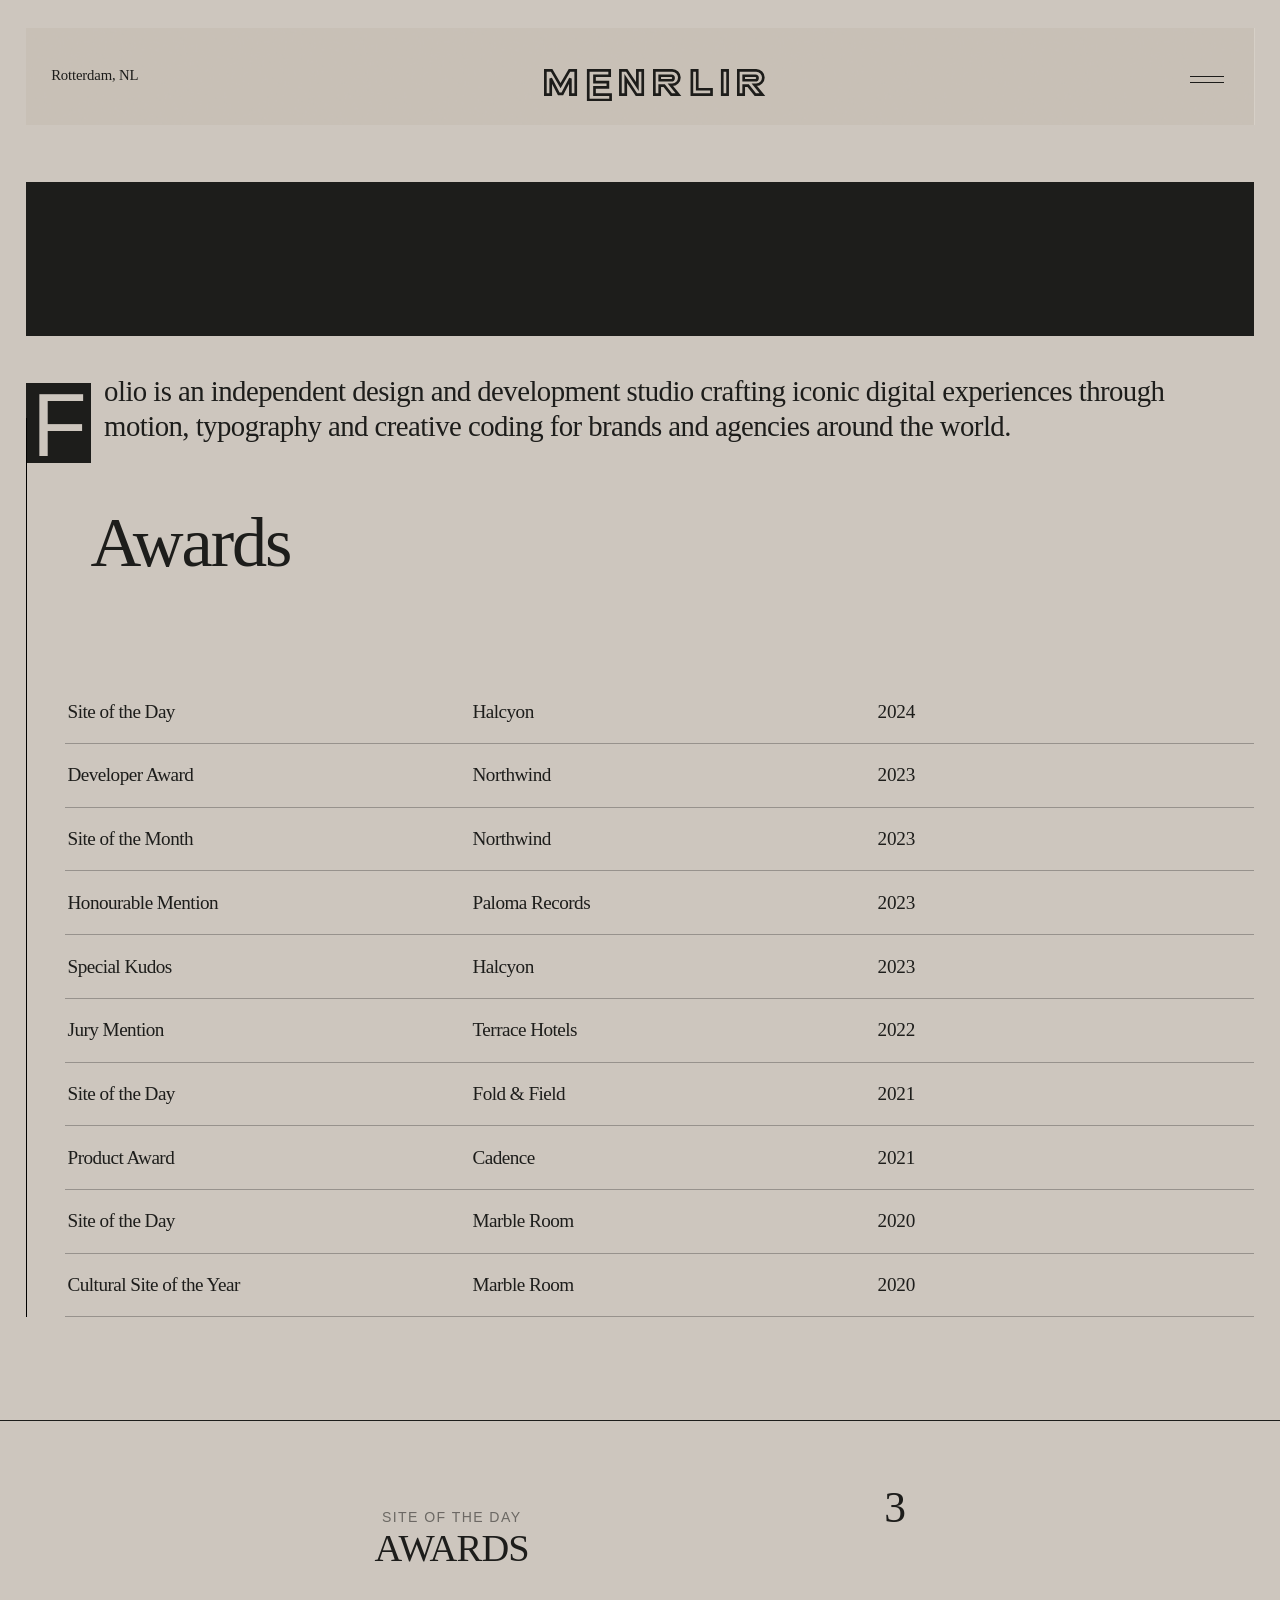
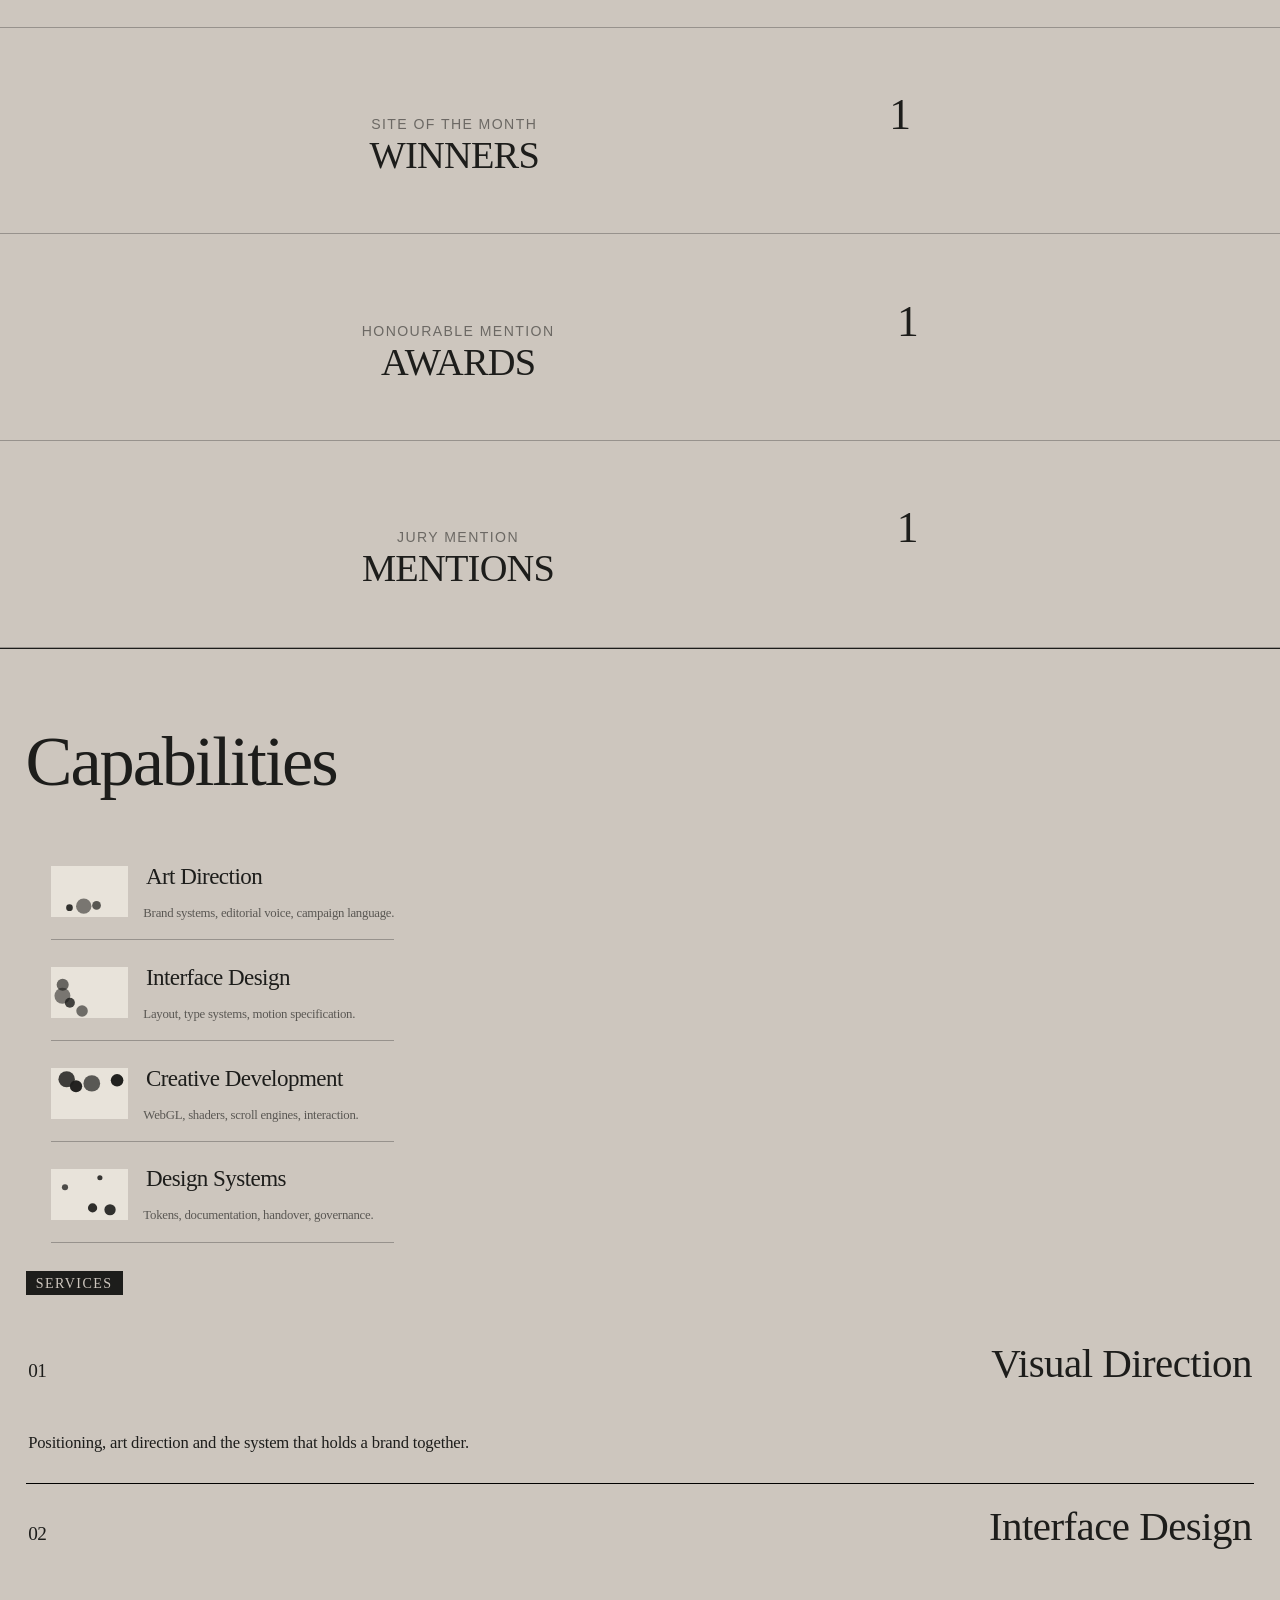
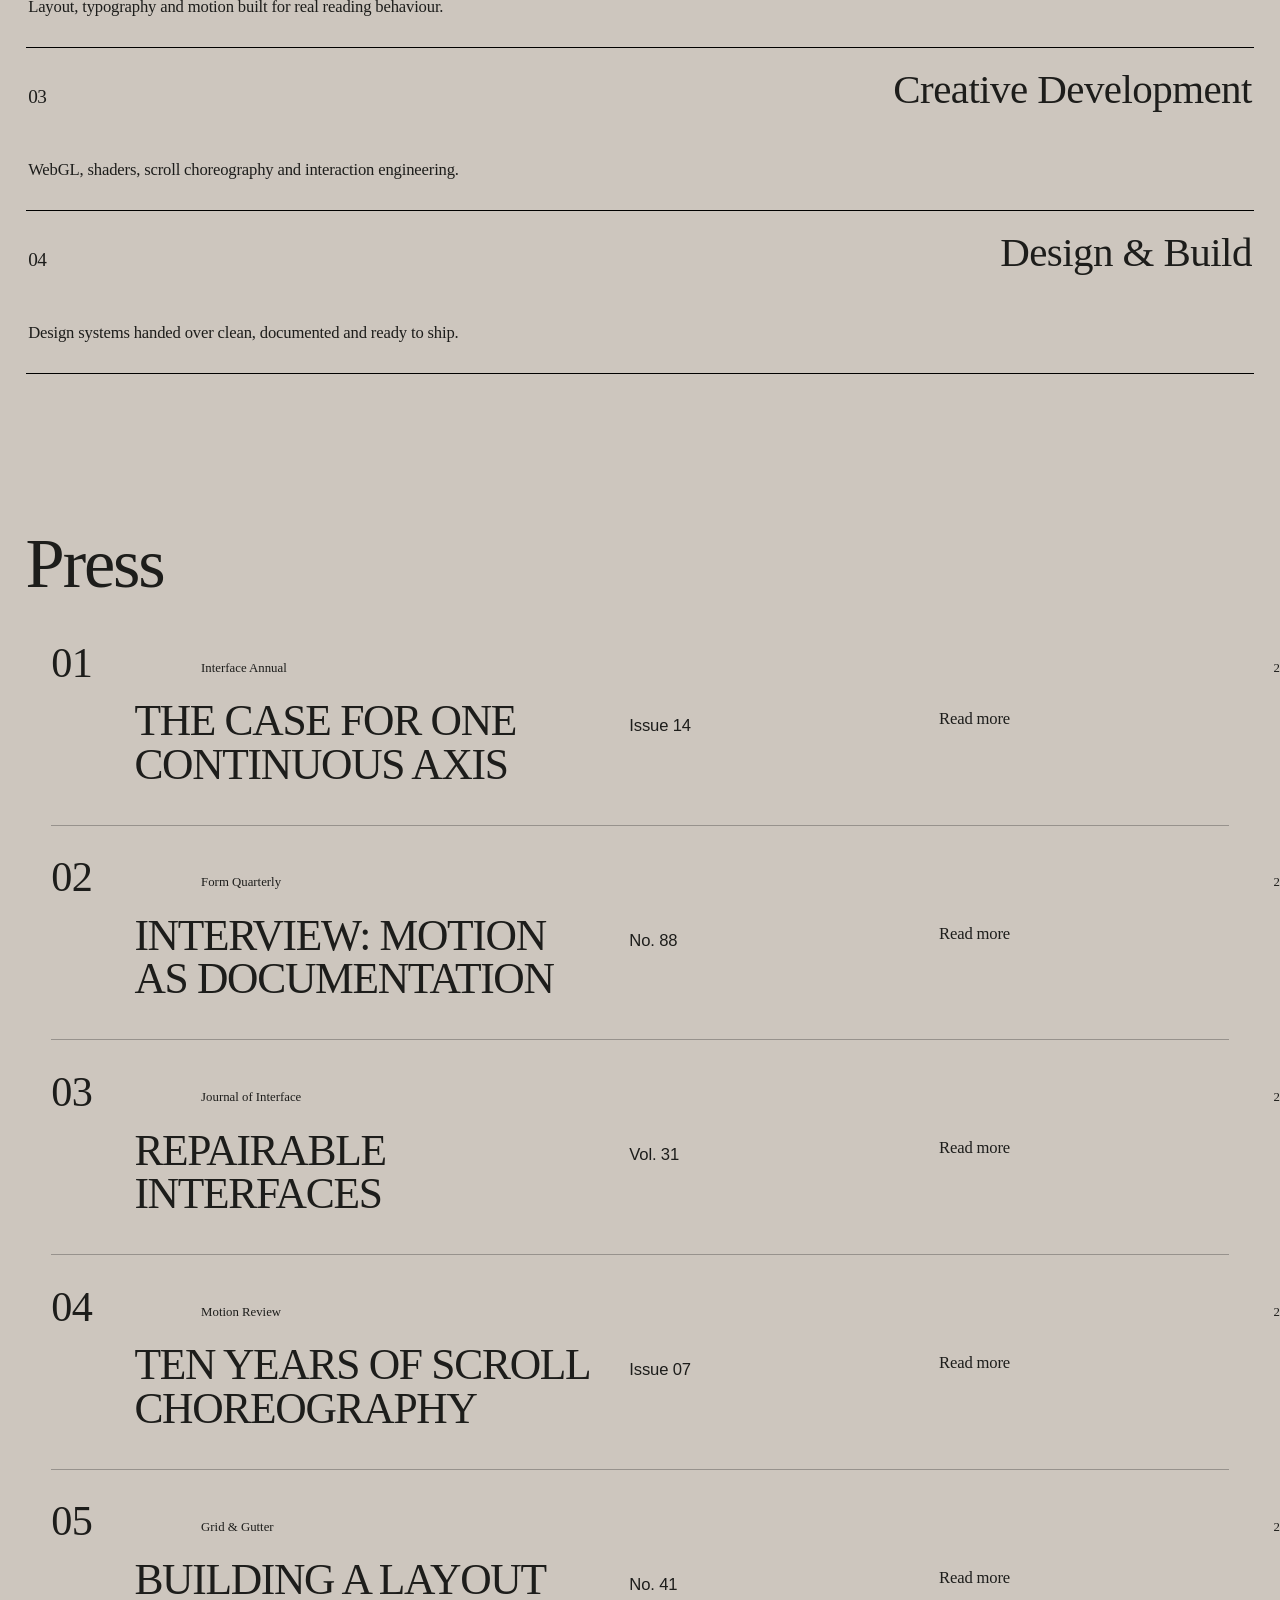
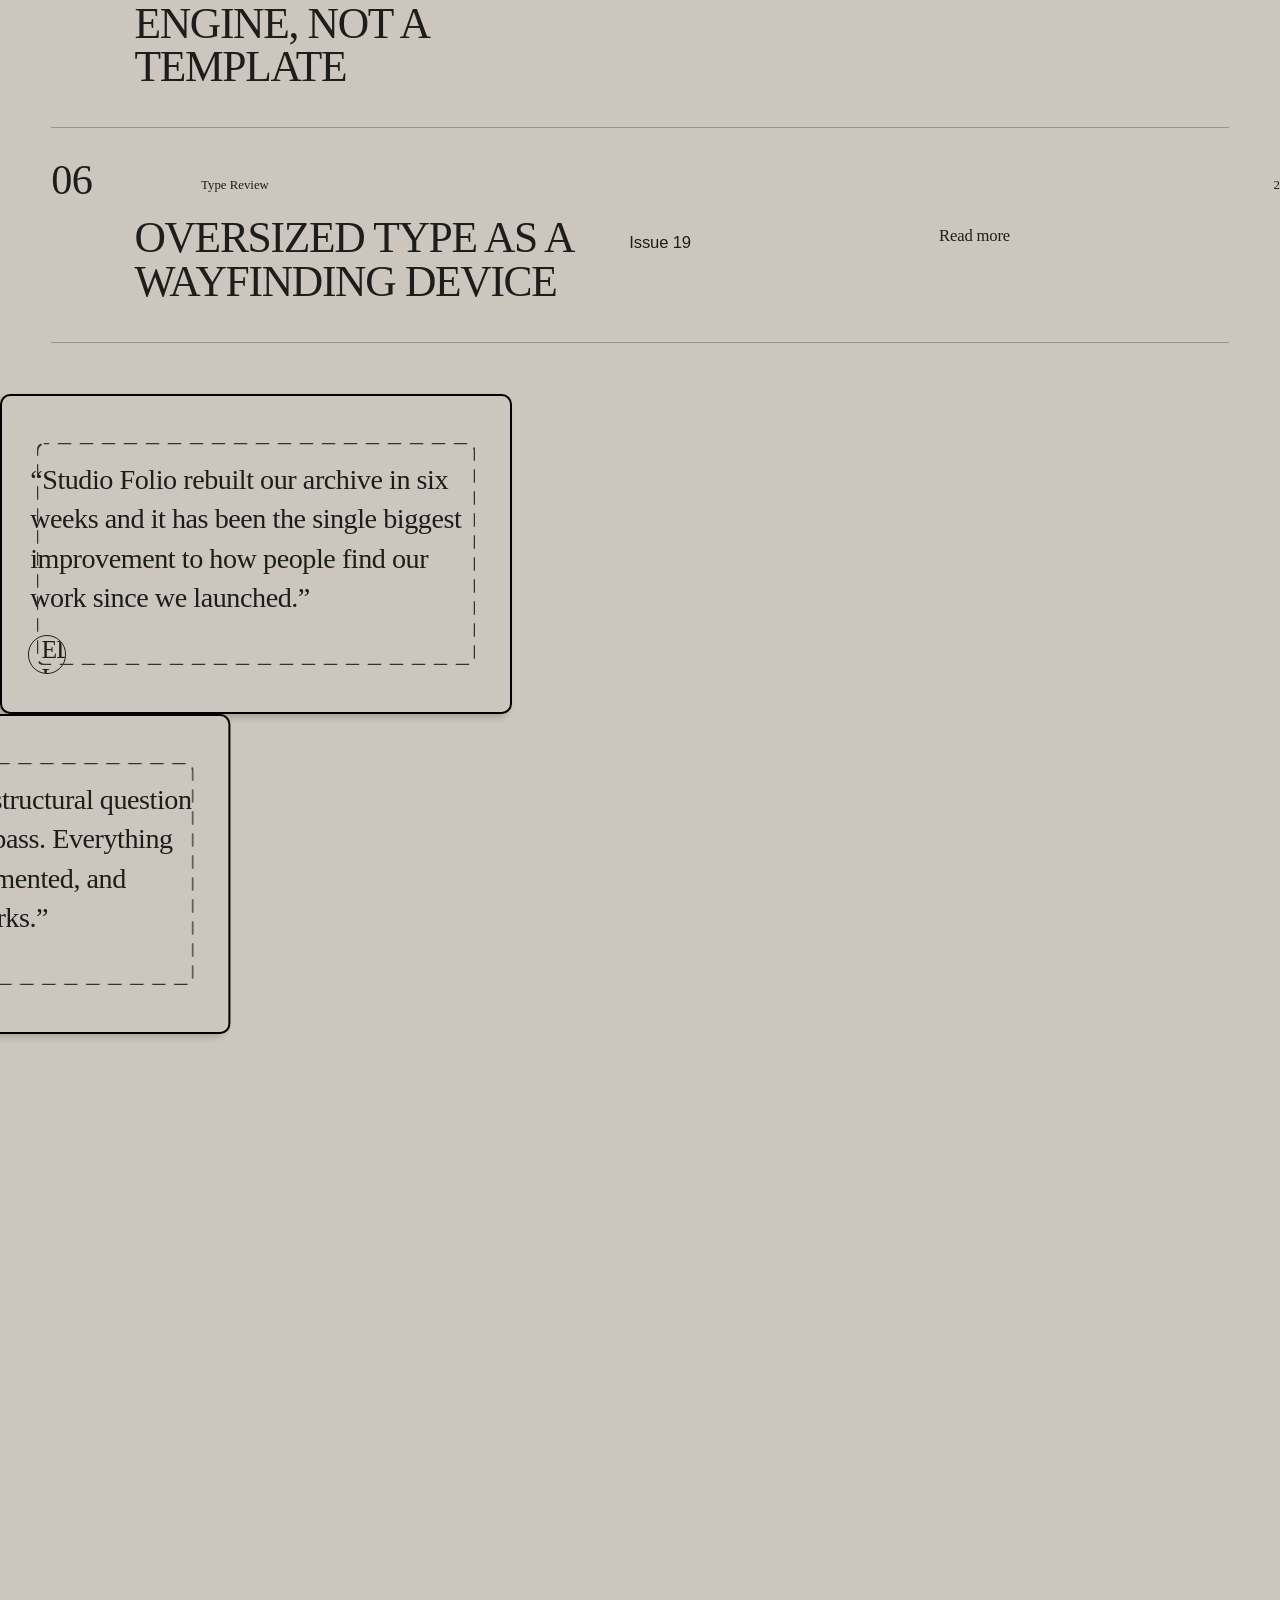
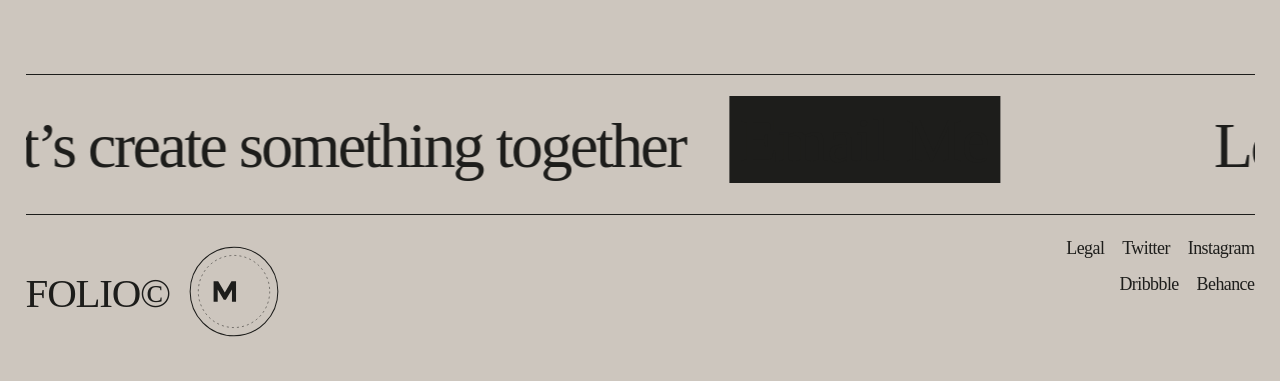
==== commit d7c9d86d: "Redesign Work page as horizontal Experience accordion Co-authored-by: arena-agent <297053741+arena-a" ====
--- a/about/index.html
+++ b/about/index.html
@@ -36,7 +36,7 @@
 <div class="menu" style="display:none">
 <div class="menu-w">
 <a draggable="false" aria-label="Folio Studio – Index" data-color="#CDC6BE" rel="noopener" href="/" class="menu-link index w-inline-block"><h1 class="menu-title index">Index</h1><div class="m-active index"></div></a>
-<a draggable="false" aria-label="Folio Studio – Work" data-color="#CDC6BE" rel="noopener" href="/work/" class="menu-link work w-inline-block"><h1 class="menu-title work"><span class="span">W</span><span class="f-span space">o</span>rk</h1><div class="m-active work"></div></a>
+<a draggable="false" aria-label="Folio Studio – Experience" data-color="#CDC6BE" rel="noopener" href="/work/" class="menu-link work w-inline-block"><h1 class="menu-title work">Experience</h1><div class="m-active work"></div></a>
 <a draggable="false" aria-label="Folio Studio – About" data-color="#CDC6BE" rel="noopener" href="/about/" aria-current="page" class="menu-link about w-inline-block w--current"><h1 class="menu-title about">Ab<span class="f-span space">o</span>ut</h1><div class="m-active about"></div></a>
 <div class="f-block li w-clearfix"><a draggable="false" aria-label="Folio Studio – Twitter" rel="noopener" target="_blank" href="https://twitter.com/" class="f-li new-tab w">twitter</a><div class="f-li ci w">·</div><a draggable="false" aria-label="Folio Studio – Instagram" rel="noopener" target="_blank" href="https://instagram.com/" class="f-li new-tab w">insta<span class="f-span">g</span>ram</a><div class="f-li ci w">·</div><a draggable="false" aria-label="Folio Studio – Dribbble" rel="noopener" target="_blank" href="https://dribbble.com/" class="f-li new-tab w">dribbble</a><div class="f-li ci w">·</div><a draggable="false" aria-label="Folio Studio – Behance" rel="noopener" target="_blank" href="https://www.behance.net/" class="f-li new-tab w">behan<span class="f-span">c</span>e</a></div>
 </div>
--- a/portfolio/styles.css
+++ b/portfolio/styles.css
@@ -169,14 +169,27 @@
         will-change: transform;
     }
 
-    body:not(.index, .work-case) #app {
+    /* Page reveal.
+       The reference build faded #app in by stamping an `.appear` class on
+       it once its Webflow preloader finished. The generated pages have no
+       preloader, so app.js stamps `.appear` on boot instead.
+
+       The hide is now gated on `html.js-boot`, a flag only app.js ever
+       sets. If the script is blocked, throws, or JS is off, the flag is
+       never added and the content simply renders — a broken script can no
+       longer leave every page stranded on an empty paper background.
+
+       The old selector also keyed off a `.work-case` body class that the
+       build puts on the .main div, not on <body>, so it could never match
+       the case studies either. `body:not(.index)` is the real condition. */
+    body:not(.index) #app {
         -webkit-transition: opacity 1s ease-out;
         -o-transition: opacity 1s ease-out;
         transition: opacity 1s ease-out;
     }
 
-    body:not(.index, .work-case) #app:not(.appear) {
-        opacity: 0 !important;
+    html.js-boot body:not(.index) #app:not(.appear) {
+        opacity: 0;
     }
 
     .gl-canvas.below {
--- a/portfolio/site.css
+++ b/portfolio/site.css
@@ -380,3 +380,6 @@
   .m-title { font-size: 7vw; }
   .l-way { width: 82vw; height: 104vw; }
 }
+
+/* Experience is longer than the previous navigation label. */
+.menu-title.work { font-size: 12vw; }
